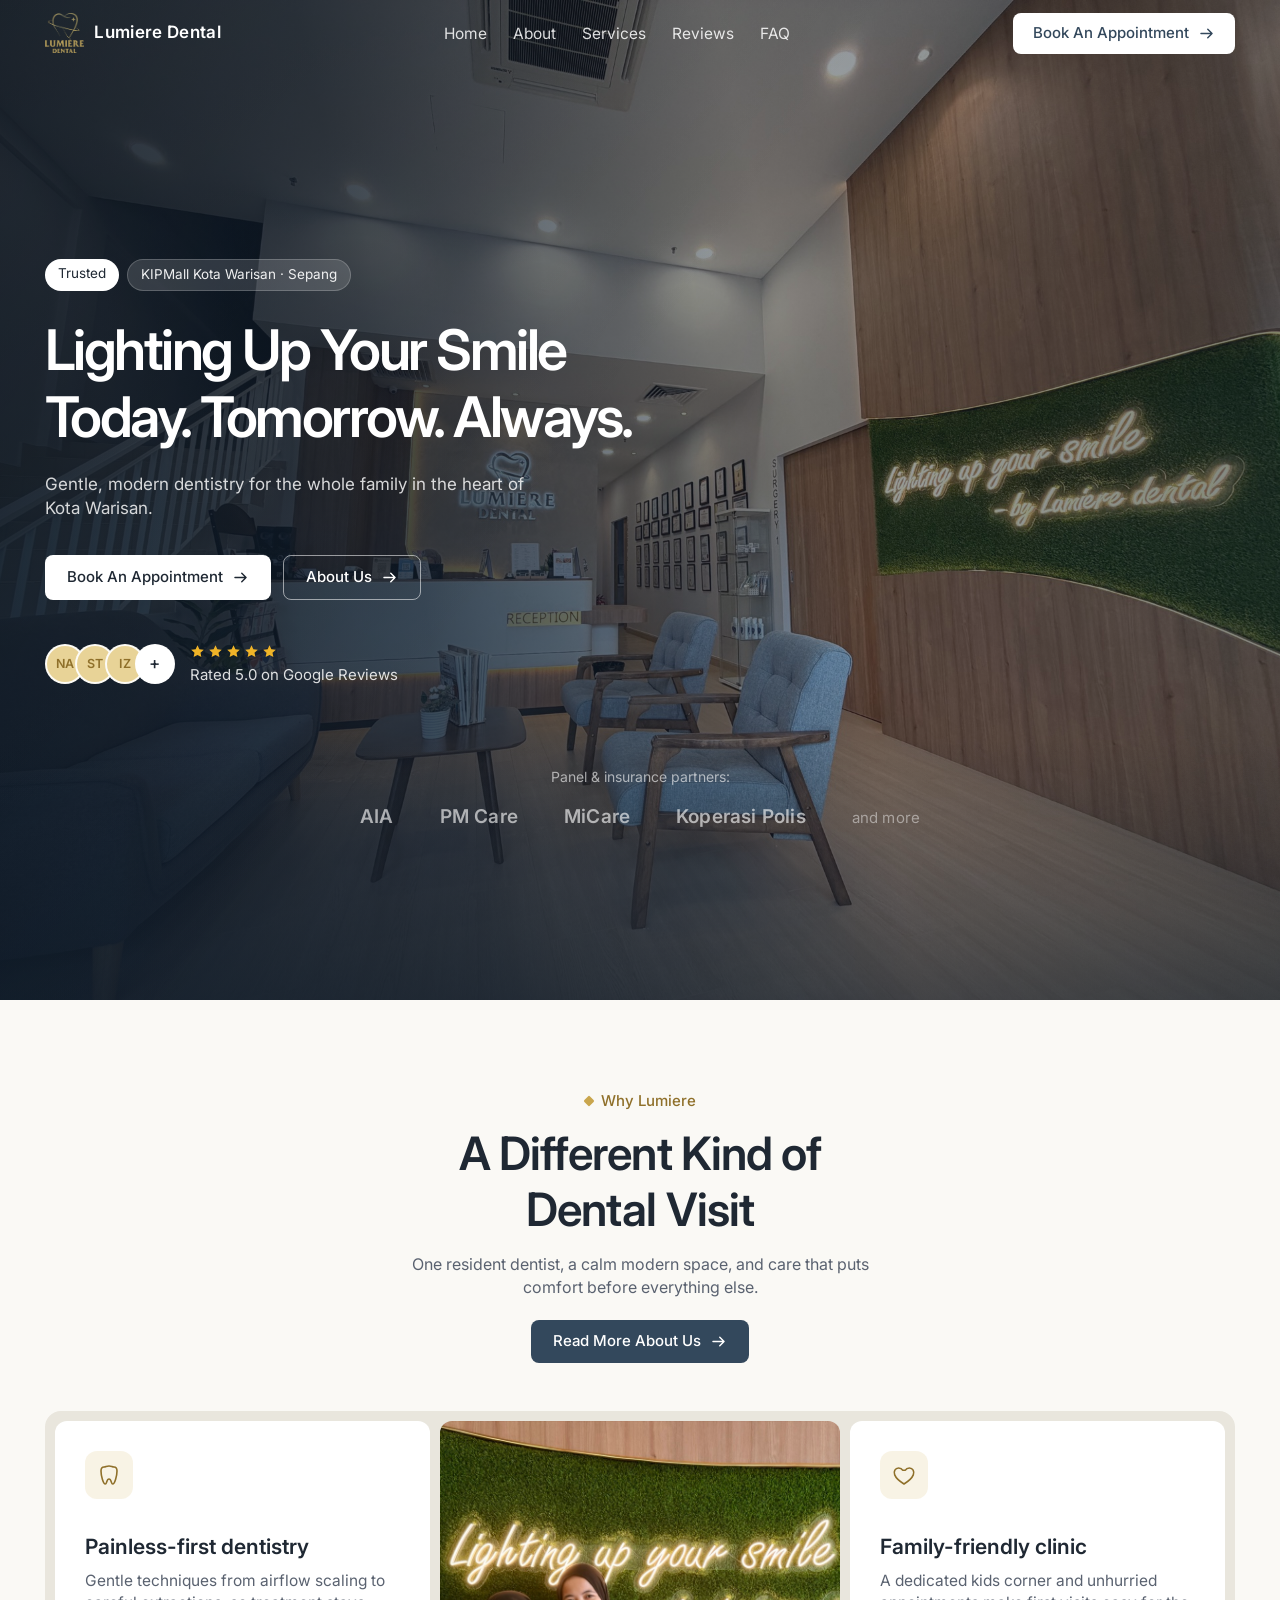
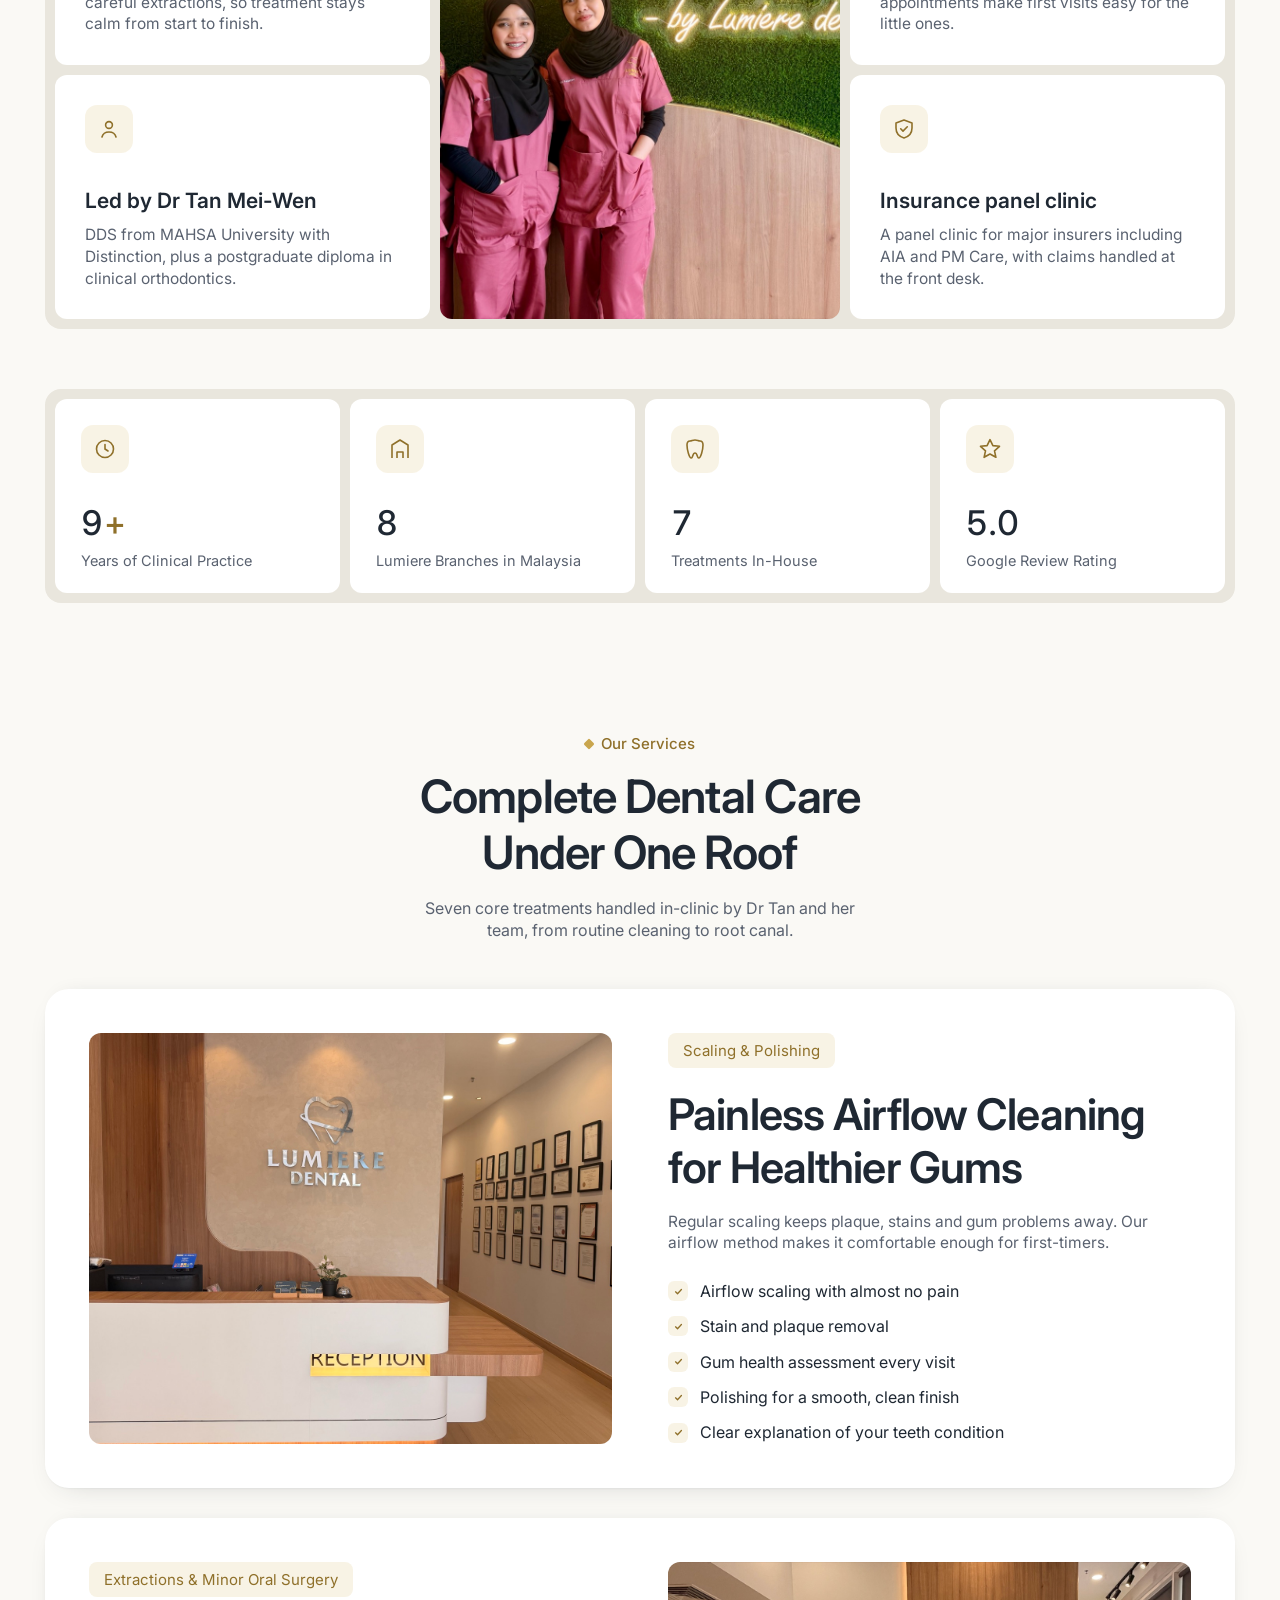
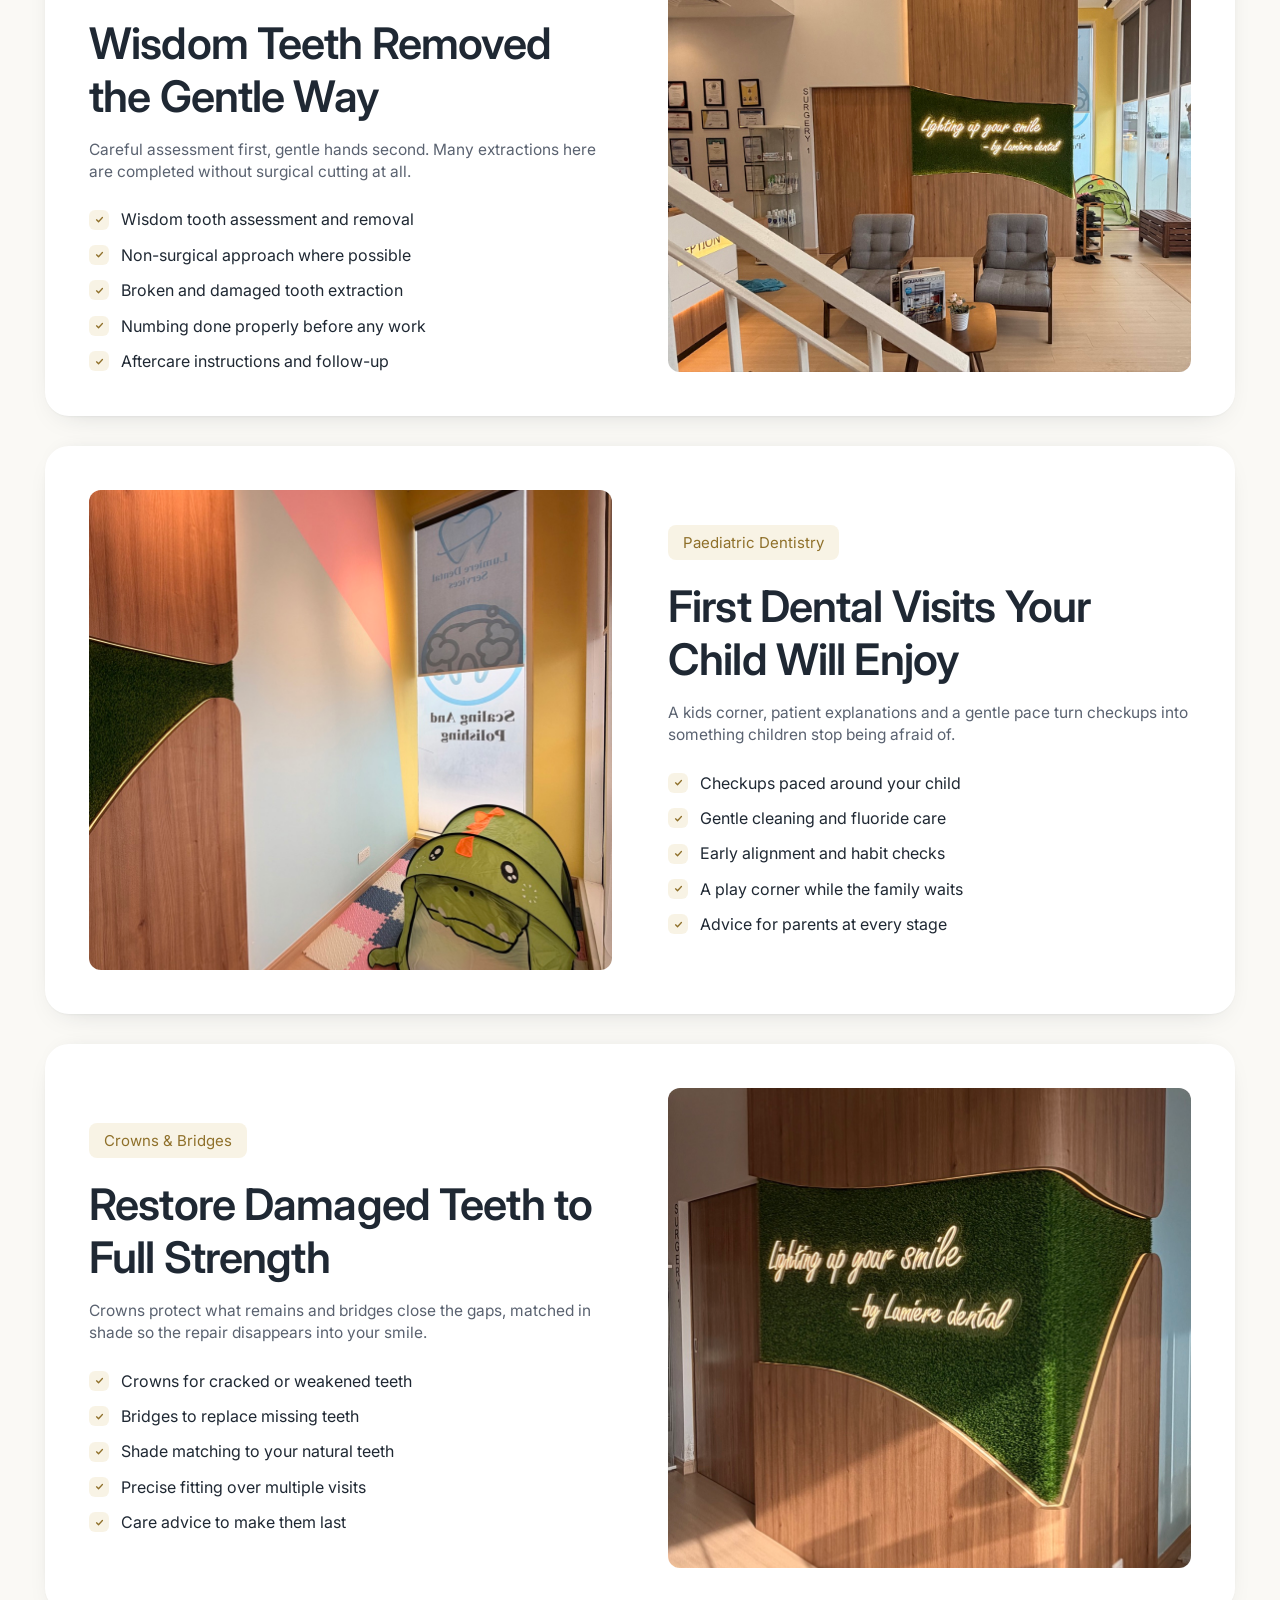
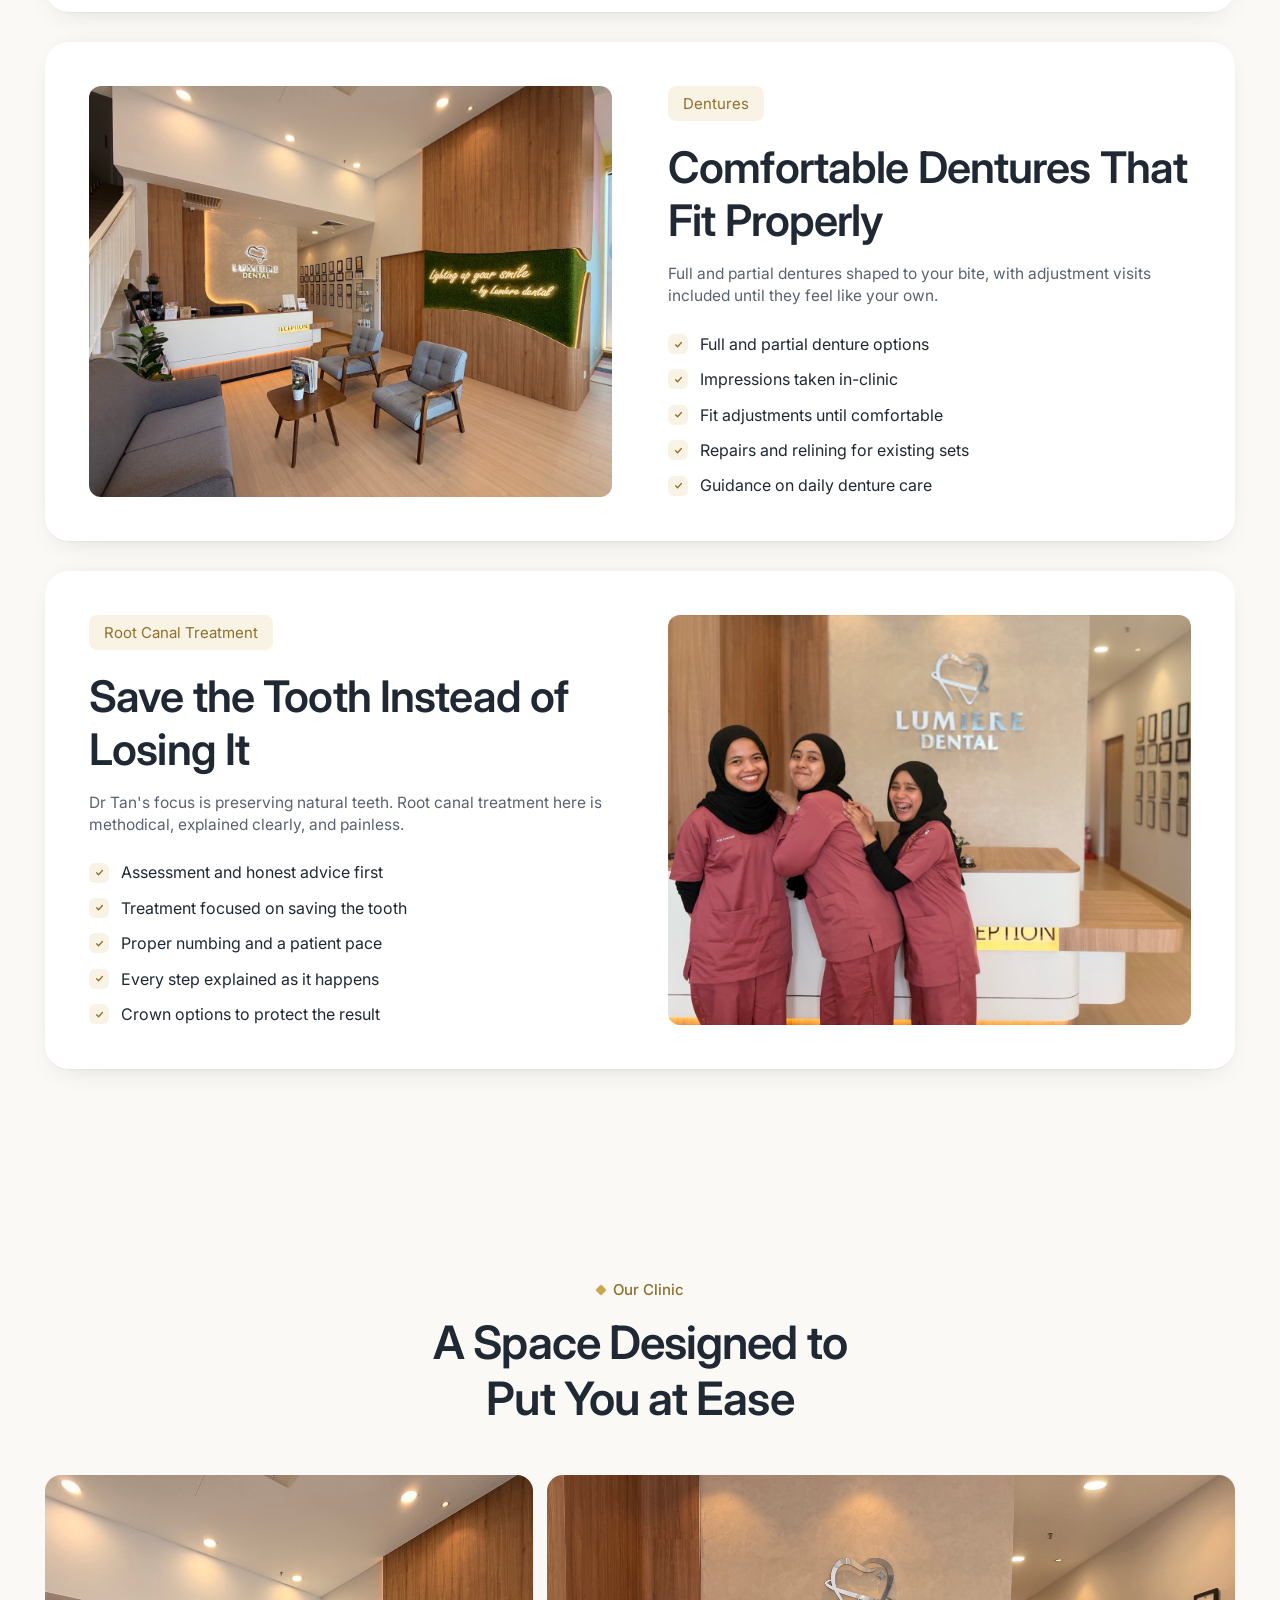
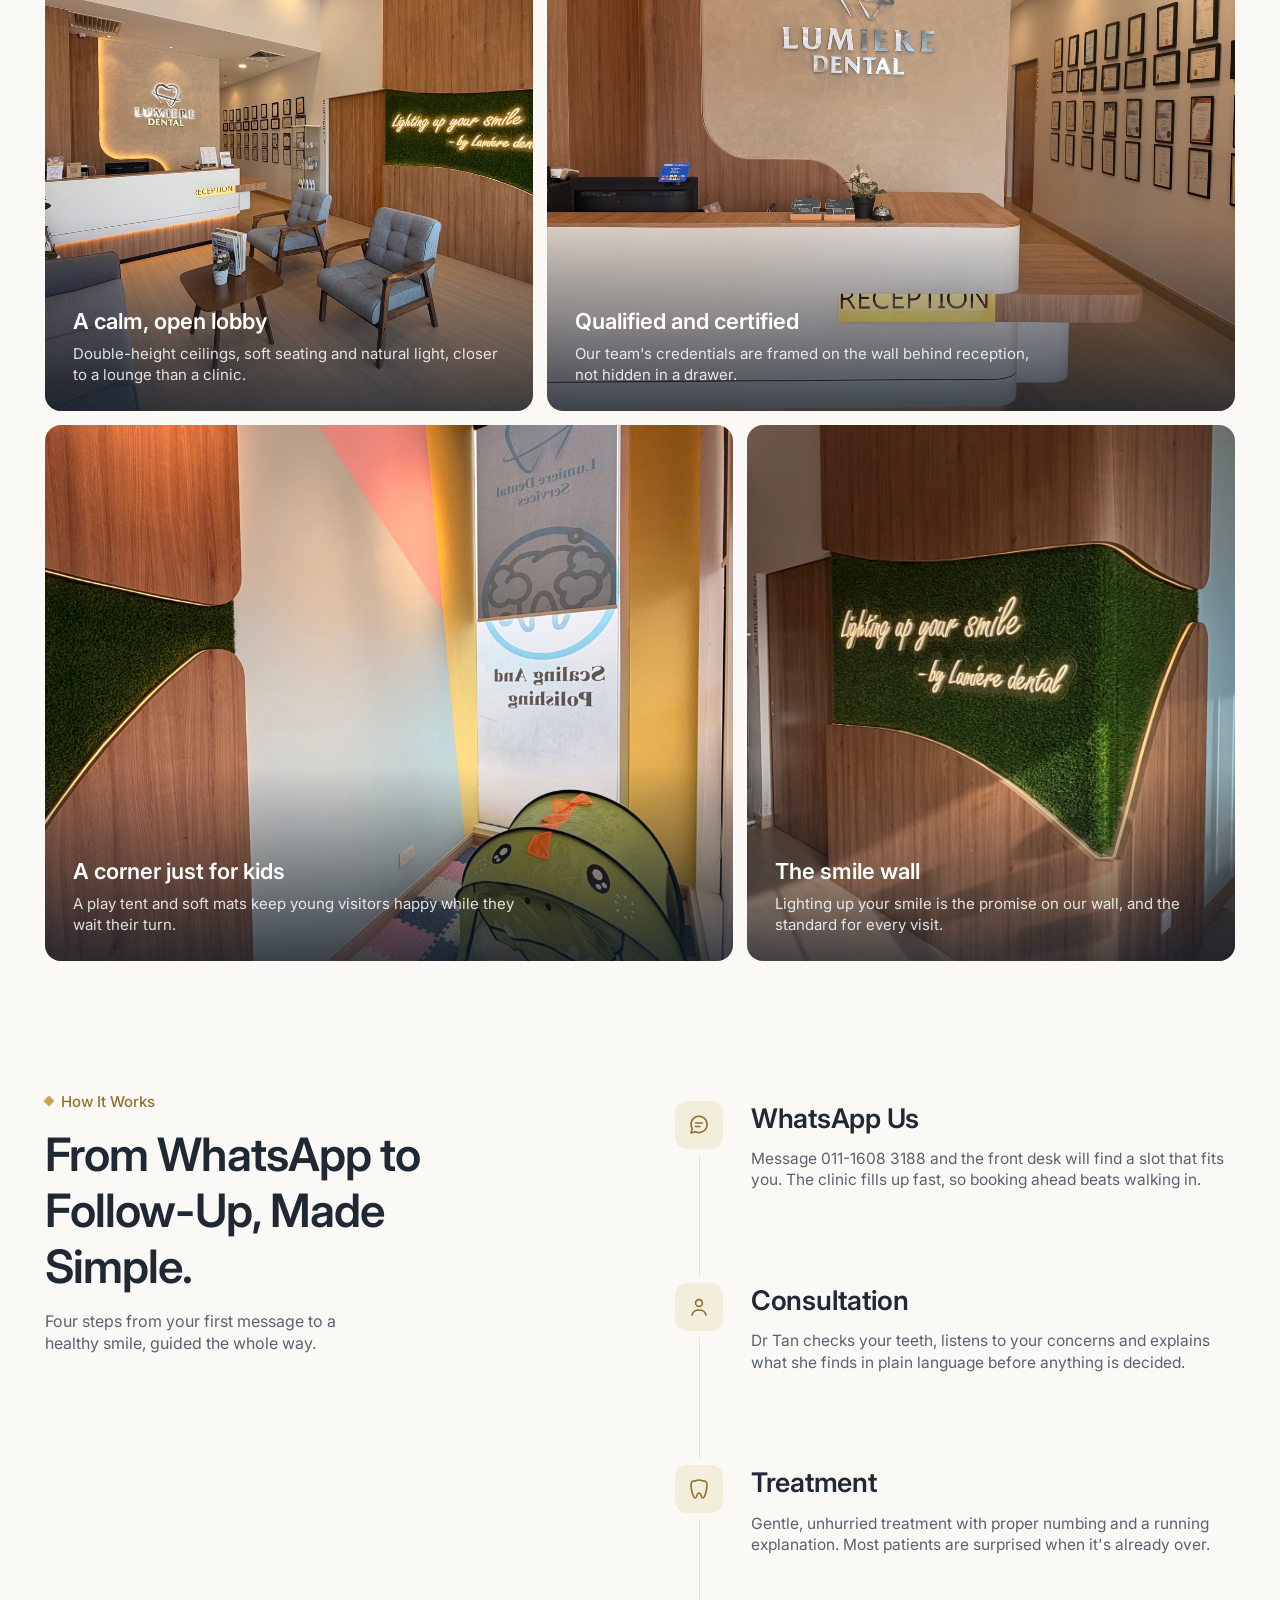
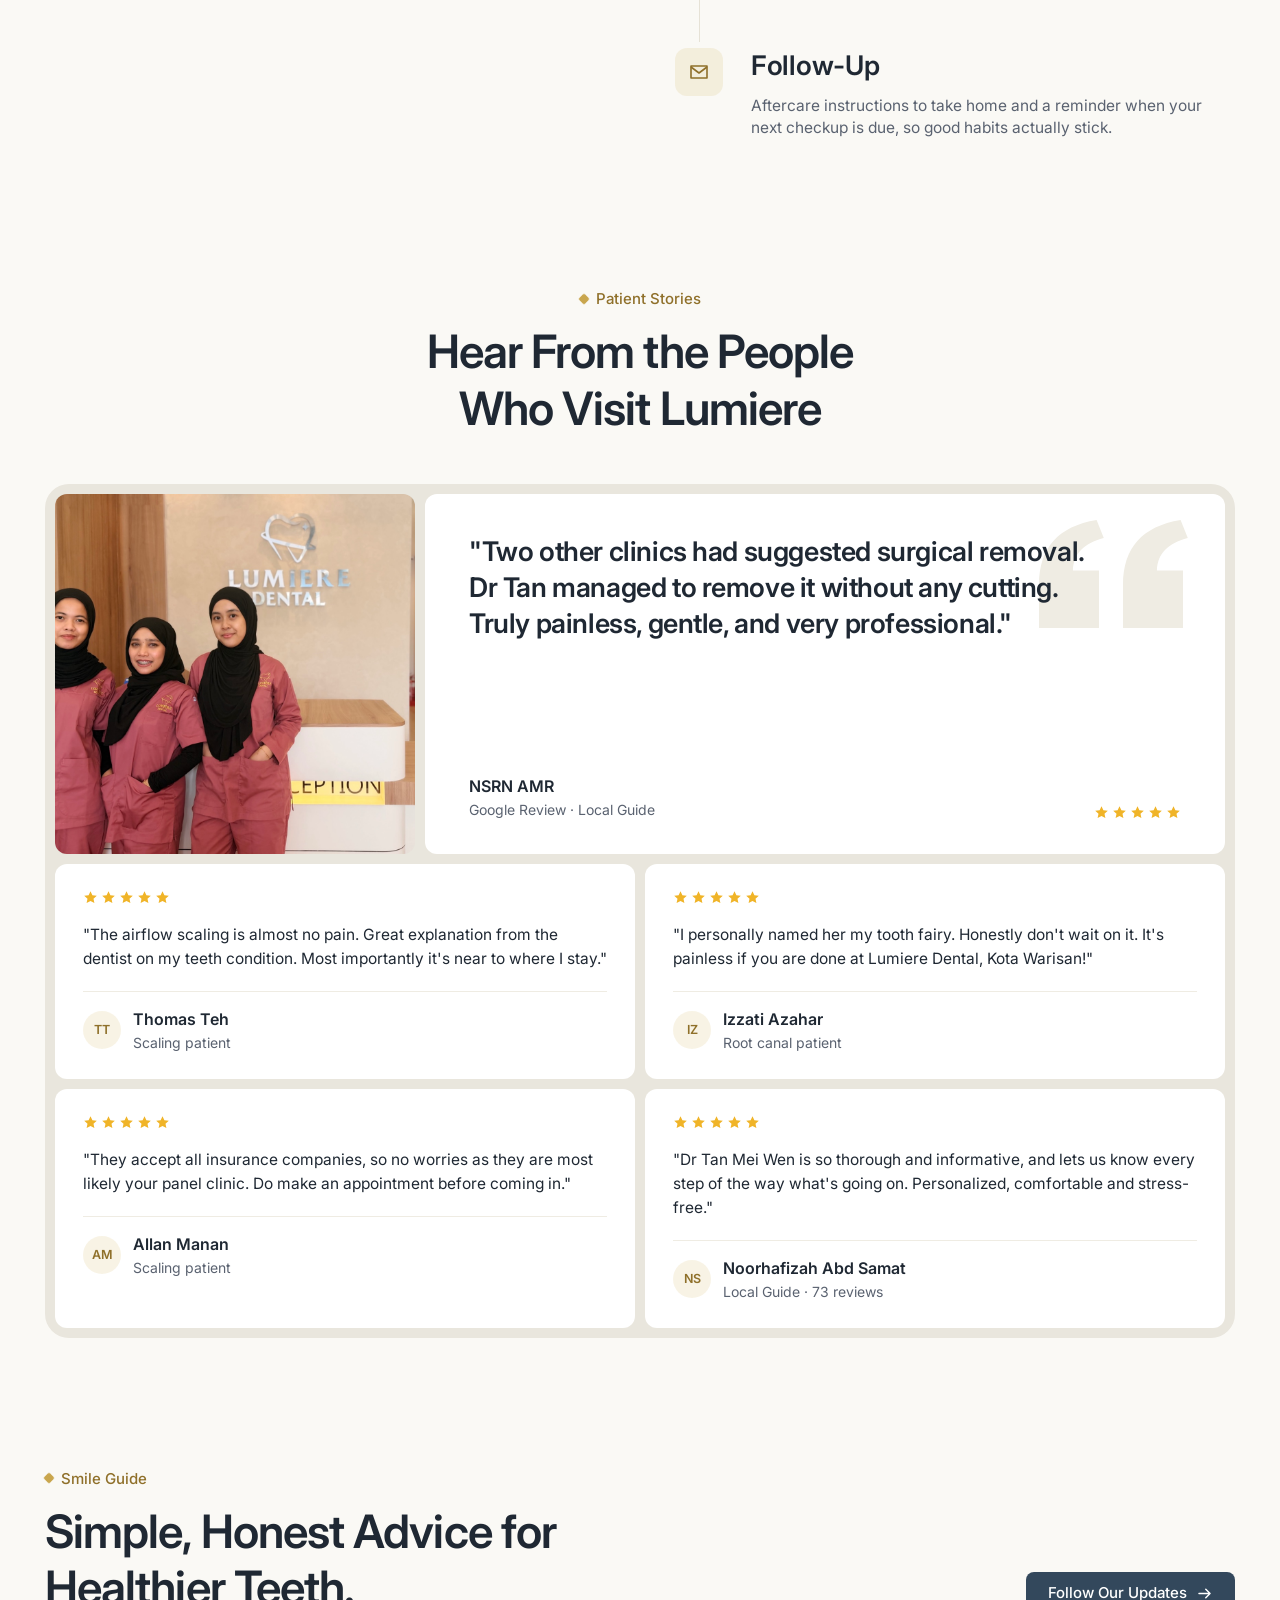
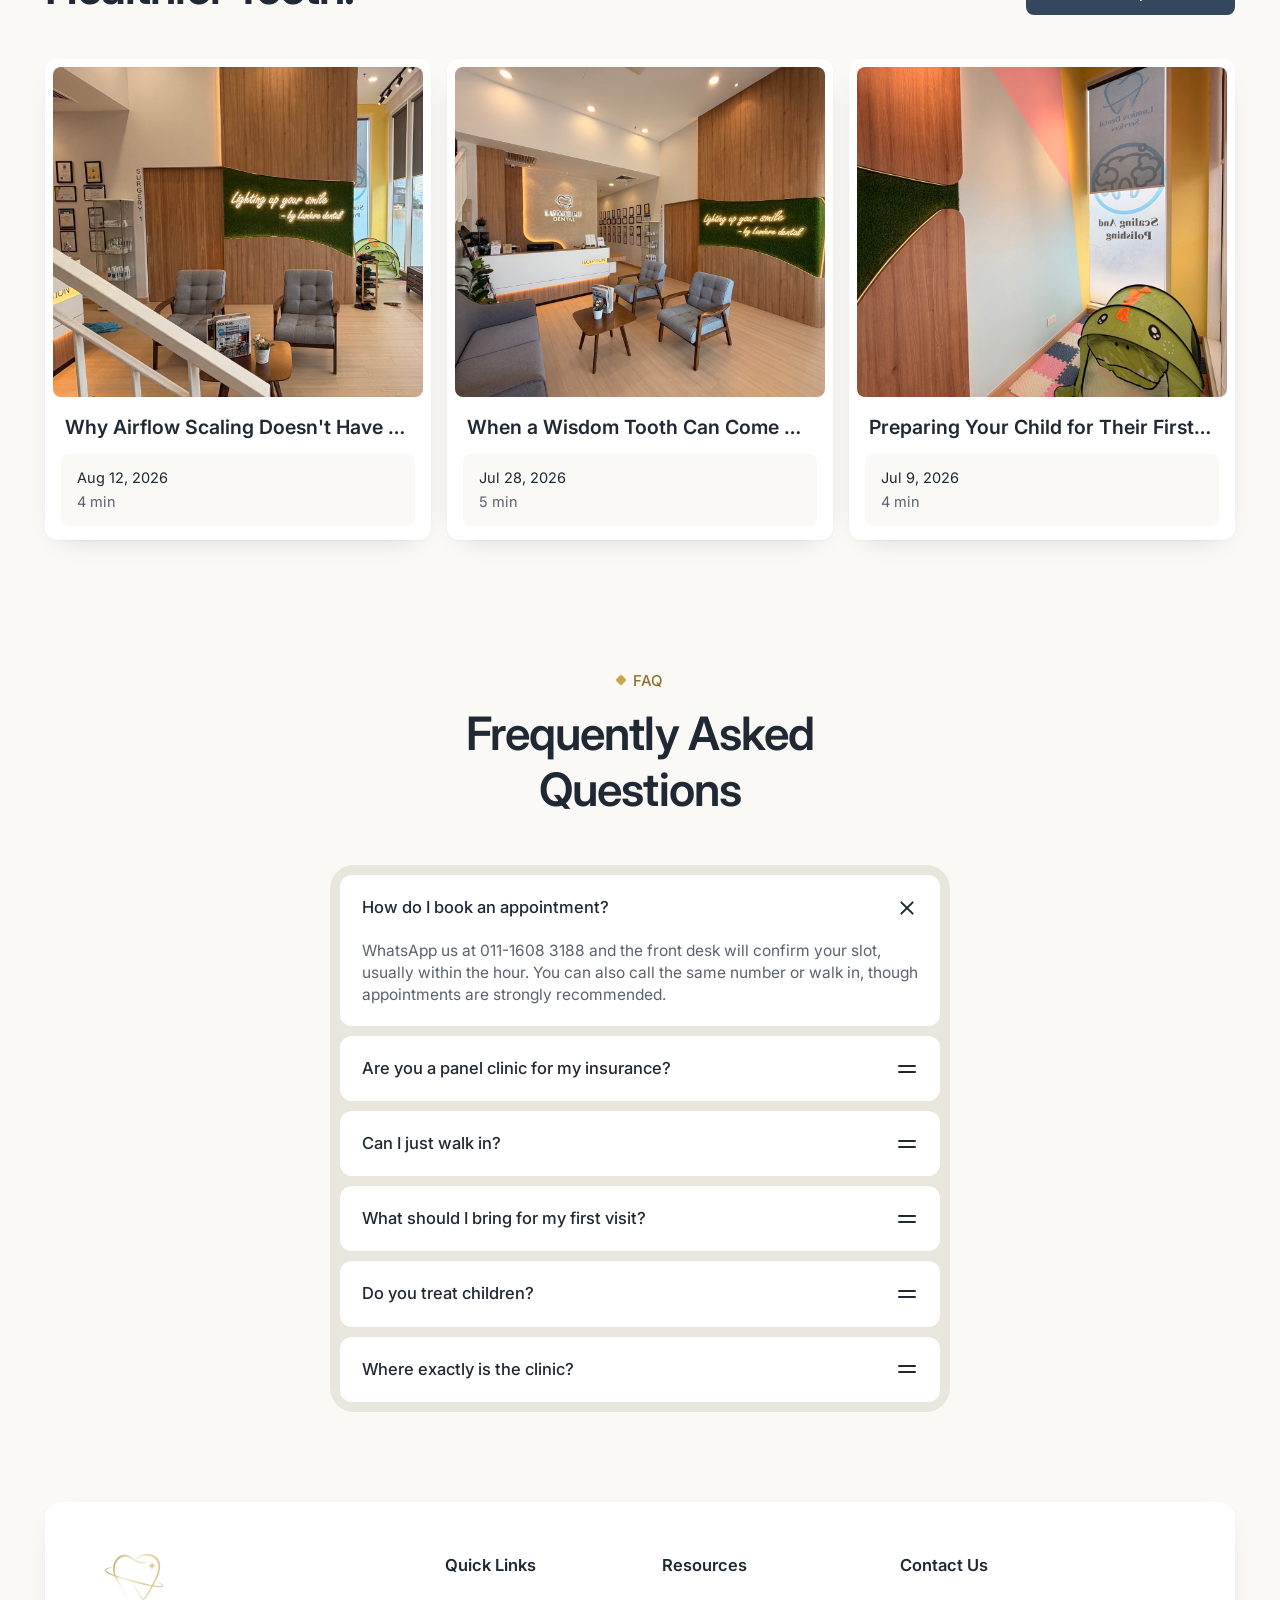
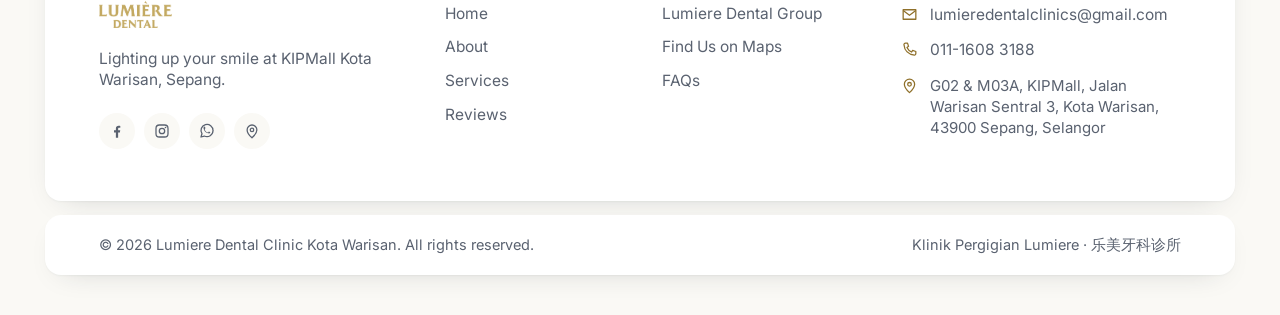
==== index.html @ 4d25f76f "Lumiere Dental Kota Warisan landing page Healcure Framer template structure rebuilt as a static site" ====
<!DOCTYPE html>
<html lang="en">
<head>
<meta charset="UTF-8">
<meta name="viewport" content="width=device-width, initial-scale=1.0">
<title>Lumiere Dental Kota Warisan &ndash; Lighting Up Your Smile</title>
<meta name="description" content="Gentle, modern dentistry for the whole family at KIPMall Kota Warisan, Sepang. Scaling, extractions, root canal treatment, paediatric dentistry and more.">
<link rel="icon" type="image/png" href="assets/favicon.png">
<link rel="preconnect" href="https://fonts.googleapis.com">
<link rel="preconnect" href="https://fonts.gstatic.com" crossorigin>
<link rel="stylesheet" href="https://fonts.googleapis.com/css2?family=Inter:wght@400;500;600&display=swap">
<link rel="stylesheet" href="https://api.fontshare.com/v2/css?f[]=satoshi@500,700&display=swap">
<link rel="stylesheet" href="css/style.css">
</head>
<body>

<!-- ============ NAV ============ -->
<header class="site-nav" id="siteNav">
  <div class="nav-inner">
    <a class="nav-logo" href="#home" aria-label="Lumiere Dental Kota Warisan">
      <img src="assets/logo-gold.png" alt="Lumiere Dental">
      <span>Lumiere Dental</span>
    </a>
    <nav class="nav-links" id="navLinks" aria-label="Main">
      <a href="#home">Home</a>
      <a href="#about">About</a>
      <a href="#services">Services</a>
      <a href="#reviews">Reviews</a>
      <a href="#faq">FAQ</a>
    </nav>
    <div class="nav-cta">
      <a class="btn btn-primary" href="https://wa.me/601116083188?text=Hi%20Lumiere%20Dental%20Kota%20Warisan%2C%20I%27d%20like%20to%20book%20an%20appointment." target="_blank" rel="noopener">
        Book An Appointment
        <svg viewBox="0 0 20 20" fill="none" aria-hidden="true"><path d="M3.5 10h13m0 0-5-5m5 5-5 5" stroke="currentColor" stroke-width="1.7" stroke-linecap="round" stroke-linejoin="round"/></svg>
      </a>
    </div>
    <button class="nav-burger" id="navBurger" aria-label="Open menu" aria-expanded="false">
      <span></span><span></span>
    </button>
  </div>
  <div class="nav-drawer" id="navDrawer">
    <a href="#home">Home</a>
    <a href="#about">About</a>
    <a href="#services">Services</a>
    <a href="#reviews">Reviews</a>
    <a href="#faq">FAQ</a>
    <a class="btn btn-primary" href="https://wa.me/601116083188?text=Hi%20Lumiere%20Dental%20Kota%20Warisan%2C%20I%27d%20like%20to%20book%20an%20appointment." target="_blank" rel="noopener">Book An Appointment
      <svg viewBox="0 0 20 20" fill="none" aria-hidden="true"><path d="M3.5 10h13m0 0-5-5m5 5-5 5" stroke="currentColor" stroke-width="1.7" stroke-linecap="round" stroke-linejoin="round"/></svg>
    </a>
  </div>
</header>

<!-- ============ HERO ============ -->
<section class="hero" id="home">
  <div class="hero-bg">
    <img src="assets/hero-lobby.jpg" alt="The Lumiere Dental Kota Warisan lobby">
  </div>
  <div class="hero-mask" aria-hidden="true"></div>
  <div class="hero-container">
    <div class="hero-badges" data-appear style="--d:.05s">
      <span class="badge badge-solid">Trusted</span>
      <span class="badge badge-soft">KIPMall Kota Warisan &middot; Sepang</span>
    </div>
    <h1 data-appear style="--d:.15s">Lighting Up Your Smile<br>Today. Tomorrow. Always.</h1>
    <p class="hero-sub" data-appear style="--d:.3s">Gentle, modern dentistry for the whole family in the heart of Kota Warisan.</p>
    <div class="hero-actions" data-appear style="--d:.42s">
      <a class="btn btn-light" href="https://wa.me/601116083188?text=Hi%20Lumiere%20Dental%20Kota%20Warisan%2C%20I%27d%20like%20to%20book%20an%20appointment." target="_blank" rel="noopener">
        Book An Appointment
        <svg viewBox="0 0 20 20" fill="none" aria-hidden="true"><path d="M3.5 10h13m0 0-5-5m5 5-5 5" stroke="currentColor" stroke-width="1.7" stroke-linecap="round" stroke-linejoin="round"/></svg>
      </a>
      <a class="btn btn-ghost" href="#about">
        About Us
        <svg viewBox="0 0 20 20" fill="none" aria-hidden="true"><path d="M3.5 10h13m0 0-5-5m5 5-5 5" stroke="currentColor" stroke-width="1.7" stroke-linecap="round" stroke-linejoin="round"/></svg>
      </a>
    </div>
    <div class="hero-proof" data-appear style="--d:.54s">
      <div class="hero-avatars" aria-hidden="true">
        <span>NA</span><span>ST</span><span>IZ</span><span class="plus">+</span>
      </div>
      <div class="hero-proof-text">
        <div class="stars" aria-label="Five star rating">
          <svg viewBox="0 0 20 20"><path d="M10 1.6l2.5 5.4 5.9.6-4.4 4 1.2 5.8L10 14.5l-5.2 2.9 1.2-5.8-4.4-4 5.9-.6z"/></svg>
          <svg viewBox="0 0 20 20"><path d="M10 1.6l2.5 5.4 5.9.6-4.4 4 1.2 5.8L10 14.5l-5.2 2.9 1.2-5.8-4.4-4 5.9-.6z"/></svg>
          <svg viewBox="0 0 20 20"><path d="M10 1.6l2.5 5.4 5.9.6-4.4 4 1.2 5.8L10 14.5l-5.2 2.9 1.2-5.8-4.4-4 5.9-.6z"/></svg>
          <svg viewBox="0 0 20 20"><path d="M10 1.6l2.5 5.4 5.9.6-4.4 4 1.2 5.8L10 14.5l-5.2 2.9 1.2-5.8-4.4-4 5.9-.6z"/></svg>
          <svg viewBox="0 0 20 20"><path d="M10 1.6l2.5 5.4 5.9.6-4.4 4 1.2 5.8L10 14.5l-5.2 2.9 1.2-5.8-4.4-4 5.9-.6z"/></svg>
        </div>
        <p>Rated 5.0 on Google Reviews</p>
      </div>
    </div>
    <div class="hero-partners" data-appear style="--d:.68s">
      <p>Panel &amp; insurance partners:</p>
      <div class="partner-row">
        <span>AIA</span><span>PM Care</span><span>MiCare</span><span>Koperasi Polis</span><span>and more</span>
      </div>
    </div>
  </div>
</section>

<!-- ============ VISION / ABOUT ============ -->
<section class="section" id="about">
  <div class="container">
    <div class="section-head" data-appear>
      <p class="eyebrow"><span class="diamond" aria-hidden="true"></span>Why Lumiere</p>
      <h2>A Different Kind of<br>Dental Visit</h2>
      <p class="section-sub">One resident dentist, a calm modern space, and care that puts comfort before everything else.</p>
      <a class="btn btn-primary" href="https://www.lumieredental.com.my/" target="_blank" rel="noopener">
        Read More About Us
        <svg viewBox="0 0 20 20" fill="none" aria-hidden="true"><path d="M3.5 10h13m0 0-5-5m5 5-5 5" stroke="currentColor" stroke-width="1.7" stroke-linecap="round" stroke-linejoin="round"/></svg>
      </a>
    </div>

    <div class="vision-tray" data-appear-group>
      <div class="vision-col">
        <div class="vision-card" data-appear style="--d:.05s">
          <div class="icon-tile" aria-hidden="true">
            <svg viewBox="0 0 24 24" fill="none"><path d="M12 3c-2.4 0-3.1 1-5 1S4 5.6 4 8c0 4.5 2.2 13 4.3 13 1.6 0 1.2-5 3.7-5s2.1 5 3.7 5C17.8 21 20 12.5 20 8c0-2.4-1.1-4-3-4s-2.6-1-5-1Z" stroke="currentColor" stroke-width="1.6" stroke-linejoin="round"/></svg>
          </div>
          <h3>Painless-first dentistry</h3>
          <p>Gentle techniques from airflow scaling to careful extractions, so treatment stays calm from start to finish.</p>
        </div>
        <div class="vision-card" data-appear style="--d:.15s">
          <div class="icon-tile" aria-hidden="true">
            <svg viewBox="0 0 24 24" fill="none"><circle cx="12" cy="8" r="3.4" stroke="currentColor" stroke-width="1.6"/><path d="M5 20c.8-3.3 3.6-5 7-5s6.2 1.7 7 5" stroke="currentColor" stroke-width="1.6" stroke-linecap="round"/></svg>
          </div>
          <h3>Led by Dr Tan Mei-Wen</h3>
          <p>DDS from MAHSA University with Distinction, plus a postgraduate diploma in clinical orthodontics.</p>
        </div>
      </div>
      <div class="vision-photo" data-appear style="--d:.25s">
        <img src="assets/team-neon.jpg" alt="The Lumiere Dental team in front of the clinic's neon smile wall">
      </div>
      <div class="vision-col">
        <div class="vision-card" data-appear style="--d:.35s">
          <div class="icon-tile" aria-hidden="true">
            <svg viewBox="0 0 24 24" fill="none"><path d="M12 21s-7.5-4.6-9.3-9.1C1.3 8.4 3.2 5 6.6 5c2 0 3.4 1 4 2.2h2.8C14 6 15.4 5 17.4 5c3.4 0 5.3 3.4 3.9 6.9C19.5 16.4 12 21 12 21Z" stroke="currentColor" stroke-width="1.6" stroke-linejoin="round"/></svg>
          </div>
          <h3>Family-friendly clinic</h3>
          <p>A dedicated kids corner and unhurried appointments make first visits easy for the little ones.</p>
        </div>
        <div class="vision-card" data-appear style="--d:.45s">
          <div class="icon-tile" aria-hidden="true">
            <svg viewBox="0 0 24 24" fill="none"><path d="M12 3 4 6v5c0 5 3.4 8.6 8 10 4.6-1.4 8-5 8-10V6l-8-3Z" stroke="currentColor" stroke-width="1.6" stroke-linejoin="round"/><path d="m8.7 11.8 2.3 2.3 4.3-4.3" stroke="currentColor" stroke-width="1.6" stroke-linecap="round" stroke-linejoin="round"/></svg>
          </div>
          <h3>Insurance panel clinic</h3>
          <p>A panel clinic for major insurers including AIA and PM Care, with claims handled at the front desk.</p>
        </div>
      </div>
    </div>

    <div class="stats-tray" id="stats">
      <div class="stat-card" data-appear style="--d:.05s">
        <div class="icon-tile" aria-hidden="true">
          <svg viewBox="0 0 24 24" fill="none"><circle cx="12" cy="12" r="8.5" stroke="currentColor" stroke-width="1.6"/><path d="M12 7.5V12l3 2" stroke="currentColor" stroke-width="1.6" stroke-linecap="round"/></svg>
        </div>
        <p class="stat-num"><span data-count-to="9">0</span><em>+</em></p>
        <p class="stat-label">Years of Clinical Practice</p>
      </div>
      <div class="stat-card" data-appear style="--d:.15s">
        <div class="icon-tile" aria-hidden="true">
          <svg viewBox="0 0 24 24" fill="none"><path d="M4 21V8l8-5 8 5v13" stroke="currentColor" stroke-width="1.6" stroke-linejoin="round"/><path d="M9 21v-6h6v6" stroke="currentColor" stroke-width="1.6" stroke-linejoin="round"/></svg>
        </div>
        <p class="stat-num"><span data-count-to="8">0</span></p>
        <p class="stat-label">Lumiere Branches in Malaysia</p>
      </div>
      <div class="stat-card" data-appear style="--d:.25s">
        <div class="icon-tile" aria-hidden="true">
          <svg viewBox="0 0 24 24" fill="none"><path d="M12 3c-2.4 0-3.1 1-5 1S4 5.6 4 8c0 4.5 2.2 13 4.3 13 1.6 0 1.2-5 3.7-5s2.1 5 3.7 5C17.8 21 20 12.5 20 8c0-2.4-1.1-4-3-4s-2.6-1-5-1Z" stroke="currentColor" stroke-width="1.6" stroke-linejoin="round"/></svg>
        </div>
        <p class="stat-num"><span data-count-to="7">0</span></p>
        <p class="stat-label">Treatments In-House</p>
      </div>
      <div class="stat-card" data-appear style="--d:.35s">
        <div class="icon-tile" aria-hidden="true">
          <svg viewBox="0 0 24 24" fill="none"><path d="M12 2.6l2.9 6 6.6.7-5 4.5 1.4 6.5L12 17l-5.9 3.3 1.4-6.5-5-4.5 6.6-.7z" stroke="currentColor" stroke-width="1.6" stroke-linejoin="round"/></svg>
        </div>
        <p class="stat-num"><span data-count-to="5" data-dec="1">0.0</span></p>
        <p class="stat-label">Google Review Rating</p>
      </div>
    </div>
  </div>
</section>

<!-- ============ SERVICES ============ -->
<section class="section section-services" id="services">
  <div class="container">
    <div class="section-head" data-appear>
      <p class="eyebrow"><span class="diamond" aria-hidden="true"></span>Our Services</p>
      <h2>Complete Dental Care<br>Under One Roof</h2>
      <p class="section-sub">Seven core treatments handled in-clinic by Dr Tan and her team, from routine cleaning to root canal.</p>
    </div>

    <div class="svc-stack">

      <article class="svc-card">
        <div class="svc-media">
          <img src="assets/reception.jpg" alt="Reception at Lumiere Dental Kota Warisan">
        </div>
        <div class="svc-body">
          <span class="pill">Scaling &amp; Polishing</span>
          <h2>Painless Airflow Cleaning for Healthier Gums</h2>
          <p>Regular scaling keeps plaque, stains and gum problems away. Our airflow method makes it comfortable enough for first-timers.</p>
          <ul class="check-list">
            <li>Airflow scaling with almost no pain</li>
            <li>Stain and plaque removal</li>
            <li>Gum health assessment every visit</li>
            <li>Polishing for a smooth, clean finish</li>
            <li>Clear explanation of your teeth condition</li>
          </ul>
        </div>
      </article>

      <article class="svc-card svc-flip">
        <div class="svc-media">
          <img src="assets/waiting-area.jpg" alt="Waiting area beside the surgery rooms">
        </div>
        <div class="svc-body">
          <span class="pill">Extractions &amp; Minor Oral Surgery</span>
          <h2>Wisdom Teeth Removed the Gentle Way</h2>
          <p>Careful assessment first, gentle hands second. Many extractions here are completed without surgical cutting at all.</p>
          <ul class="check-list">
            <li>Wisdom tooth assessment and removal</li>
            <li>Non-surgical approach where possible</li>
            <li>Broken and damaged tooth extraction</li>
            <li>Numbing done properly before any work</li>
            <li>Aftercare instructions and follow-up</li>
          </ul>
        </div>
      </article>

      <article class="svc-card">
        <div class="svc-media">
          <img src="assets/kids-corner.jpg" alt="The kids corner with its dinosaur tent">
        </div>
        <div class="svc-body">
          <span class="pill">Paediatric Dentistry</span>
          <h2>First Dental Visits Your Child Will Enjoy</h2>
          <p>A kids corner, patient explanations and a gentle pace turn checkups into something children stop being afraid of.</p>
          <ul class="check-list">
            <li>Checkups paced around your child</li>
            <li>Gentle cleaning and fluoride care</li>
            <li>Early alignment and habit checks</li>
            <li>A play corner while the family waits</li>
            <li>Advice for parents at every stage</li>
          </ul>
        </div>
      </article>

      <article class="svc-card svc-flip">
        <div class="svc-media">
          <img src="assets/neon-wall.jpg" alt="The Lighting Up Your Smile neon wall">
        </div>
        <div class="svc-body">
          <span class="pill">Crowns &amp; Bridges</span>
          <h2>Restore Damaged Teeth to Full Strength</h2>
          <p>Crowns protect what remains and bridges close the gaps, matched in shade so the repair disappears into your smile.</p>
          <ul class="check-list">
            <li>Crowns for cracked or weakened teeth</li>
            <li>Bridges to replace missing teeth</li>
            <li>Shade matching to your natural teeth</li>
            <li>Precise fitting over multiple visits</li>
            <li>Care advice to make them last</li>
          </ul>
        </div>
      </article>

      <article class="svc-card">
        <div class="svc-media">
          <img src="assets/lobby-reverse.jpg" alt="The double-height lobby at Kota Warisan">
        </div>
        <div class="svc-body">
          <span class="pill">Dentures</span>
          <h2>Comfortable Dentures That Fit Properly</h2>
          <p>Full and partial dentures shaped to your bite, with adjustment visits included until they feel like your own.</p>
          <ul class="check-list">
            <li>Full and partial denture options</li>
            <li>Impressions taken in-clinic</li>
            <li>Fit adjustments until comfortable</li>
            <li>Repairs and relining for existing sets</li>
            <li>Guidance on daily denture care</li>
          </ul>
        </div>
      </article>

      <article class="svc-card svc-flip">
        <div class="svc-media">
          <img src="assets/team-candid.jpg" alt="Lumiere Dental assistants sharing a laugh at reception">
        </div>
        <div class="svc-body">
          <span class="pill">Root Canal Treatment</span>
          <h2>Save the Tooth Instead of Losing It</h2>
          <p>Dr Tan's focus is preserving natural teeth. Root canal treatment here is methodical, explained clearly, and painless.</p>
          <ul class="check-list">
            <li>Assessment and honest advice first</li>
            <li>Treatment focused on saving the tooth</li>
            <li>Proper numbing and a patient pace</li>
            <li>Every step explained as it happens</li>
            <li>Crown options to protect the result</li>
          </ul>
        </div>
      </article>

    </div>
  </div>
</section>

<!-- ============ FACILITIES ============ -->
<section class="section" id="facilities">
  <div class="container">
    <div class="section-head" data-appear>
      <p class="eyebrow"><span class="diamond" aria-hidden="true"></span>Our Clinic</p>
      <h2>A Space Designed to<br>Put You at Ease</h2>
    </div>
    <div class="fac-grid" data-appear-group>
      <figure class="fac-card fac-a" data-appear style="--d:.05s">
        <img src="assets/lobby-reverse.jpg" alt="The lobby and waiting lounge">
        <figcaption>
          <h3>A calm, open lobby</h3>
          <p>Double-height ceilings, soft seating and natural light, closer to a lounge than a clinic.</p>
        </figcaption>
      </figure>
      <figure class="fac-card fac-b" data-appear style="--d:.15s">
        <img src="assets/reception.jpg" alt="Reception desk with the certificate wall">
        <figcaption>
          <h3>Qualified and certified</h3>
          <p>Our team's credentials are framed on the wall behind reception, not hidden in a drawer.</p>
        </figcaption>
      </figure>
      <figure class="fac-card fac-c" data-appear style="--d:.25s">
        <img src="assets/kids-corner.jpg" alt="The kids corner play area">
        <figcaption>
          <h3>A corner just for kids</h3>
          <p>A play tent and soft mats keep young visitors happy while they wait their turn.</p>
        </figcaption>
      </figure>
      <figure class="fac-card fac-d" data-appear style="--d:.35s">
        <img src="assets/neon-wall.jpg" alt="The neon smile wall">
        <figcaption>
          <h3>The smile wall</h3>
          <p>Lighting up your smile is the promise on our wall, and the standard for every visit.</p>
        </figcaption>
      </figure>
    </div>
  </div>
</section>

<!-- ============ HOW IT WORKS ============ -->
<section class="section" id="how">
  <div class="container">
    <div class="how-grid">
      <div class="how-left">
        <div class="how-sticky" data-appear>
          <p class="eyebrow eyebrow-left"><span class="diamond" aria-hidden="true"></span>How It Works</p>
          <h2>From WhatsApp to Follow-Up, Made Simple.</h2>
          <p class="section-sub-left">Four steps from your first message to a healthy smile, guided the whole way.</p>
        </div>
      </div>
      <div class="how-steps">
        <div class="how-step" data-appear>
          <div class="icon-tile" aria-hidden="true">
            <svg viewBox="0 0 24 24" fill="none"><path d="M20 11.5a8 8 0 0 1-11.6 7.2L4 20l1.3-4.4A8 8 0 1 1 20 11.5Z" stroke="currentColor" stroke-width="1.6" stroke-linejoin="round"/><path d="M8.5 10h7M8.5 13.5h4.5" stroke="currentColor" stroke-width="1.6" stroke-linecap="round"/></svg>
          </div>
          <div>
            <h3>WhatsApp Us</h3>
            <p>Message 011-1608 3188 and the front desk will find a slot that fits you. The clinic fills up fast, so booking ahead beats walking in.</p>
          </div>
        </div>
        <div class="how-step" data-appear>
          <div class="icon-tile" aria-hidden="true">
            <svg viewBox="0 0 24 24" fill="none"><circle cx="12" cy="8" r="3.4" stroke="currentColor" stroke-width="1.6"/><path d="M5 20c.8-3.3 3.6-5 7-5s6.2 1.7 7 5" stroke="currentColor" stroke-width="1.6" stroke-linecap="round"/></svg>
          </div>
          <div>
            <h3>Consultation</h3>
            <p>Dr Tan checks your teeth, listens to your concerns and explains what she finds in plain language before anything is decided.</p>
          </div>
        </div>
        <div class="how-step" data-appear>
          <div class="icon-tile" aria-hidden="true">
            <svg viewBox="0 0 24 24" fill="none"><path d="M12 3c-2.4 0-3.1 1-5 1S4 5.6 4 8c0 4.5 2.2 13 4.3 13 1.6 0 1.2-5 3.7-5s2.1 5 3.7 5C17.8 21 20 12.5 20 8c0-2.4-1.1-4-3-4s-2.6-1-5-1Z" stroke="currentColor" stroke-width="1.6" stroke-linejoin="round"/></svg>
          </div>
          <div>
            <h3>Treatment</h3>
            <p>Gentle, unhurried treatment with proper numbing and a running explanation. Most patients are surprised when it's already over.</p>
          </div>
        </div>
        <div class="how-step" data-appear>
          <div class="icon-tile" aria-hidden="true">
            <svg viewBox="0 0 24 24" fill="none"><path d="M4 6h16v12H4z" stroke="currentColor" stroke-width="1.6" stroke-linejoin="round"/><path d="m4 7 8 6 8-6" stroke="currentColor" stroke-width="1.6" stroke-linejoin="round"/></svg>
          </div>
          <div>
            <h3>Follow-Up</h3>
            <p>Aftercare instructions to take home and a reminder when your next checkup is due, so good habits actually stick.</p>
          </div>
        </div>
      </div>
    </div>
  </div>
</section>

<!-- ============ TESTIMONIALS ============ -->
<section class="section" id="reviews">
  <div class="container">
    <div class="section-head" data-appear>
      <p class="eyebrow"><span class="diamond" aria-hidden="true"></span>Patient Stories</p>
      <h2>Hear From the People<br>Who Visit Lumiere</h2>
    </div>

    <div class="testi-tray" data-appear-group>
      <div class="testi-featured" data-appear>
        <div class="testi-photo">
          <img src="assets/team-reception.jpg" alt="The Lumiere Dental team at the reception desk">
        </div>
        <div class="testi-quote-card">
          <svg class="quote-mark" viewBox="0 0 96 72" aria-hidden="true"><path d="M0 72V43.2C0 18.6 12.8 4.2 38.4 0l4.8 12c-13.4 3.4-20.2 10.6-20.6 21.6H40V72H0Zm56 0V43.2C56 18.6 68.8 4.2 94.4 0l4.8 12c-13.4 3.4-20.2 10.6-20.6 21.6H96V72H56Z" transform="scale(0.96)"/></svg>
          <blockquote>
            <p>"Two other clinics had suggested surgical removal. Dr Tan managed to remove it without any cutting. Truly painless, gentle, and very professional."</p>
          </blockquote>
          <div class="testi-meta">
            <div>
              <p class="t-name">NSRN AMR</p>
              <p class="t-role">Google Review &middot; Local Guide</p>
            </div>
            <div class="stars" aria-label="Five star rating">
              <svg viewBox="0 0 20 20"><path d="M10 1.6l2.5 5.4 5.9.6-4.4 4 1.2 5.8L10 14.5l-5.2 2.9 1.2-5.8-4.4-4 5.9-.6z"/></svg>
              <svg viewBox="0 0 20 20"><path d="M10 1.6l2.5 5.4 5.9.6-4.4 4 1.2 5.8L10 14.5l-5.2 2.9 1.2-5.8-4.4-4 5.9-.6z"/></svg>
              <svg viewBox="0 0 20 20"><path d="M10 1.6l2.5 5.4 5.9.6-4.4 4 1.2 5.8L10 14.5l-5.2 2.9 1.2-5.8-4.4-4 5.9-.6z"/></svg>
              <svg viewBox="0 0 20 20"><path d="M10 1.6l2.5 5.4 5.9.6-4.4 4 1.2 5.8L10 14.5l-5.2 2.9 1.2-5.8-4.4-4 5.9-.6z"/></svg>
              <svg viewBox="0 0 20 20"><path d="M10 1.6l2.5 5.4 5.9.6-4.4 4 1.2 5.8L10 14.5l-5.2 2.9 1.2-5.8-4.4-4 5.9-.6z"/></svg>
            </div>
          </div>
        </div>
      </div>

      <div class="testi-grid">
        <div class="testi-card" data-appear style="--d:.05s">
          <div class="stars" aria-label="Five star rating">
            <svg viewBox="0 0 20 20"><path d="M10 1.6l2.5 5.4 5.9.6-4.4 4 1.2 5.8L10 14.5l-5.2 2.9 1.2-5.8-4.4-4 5.9-.6z"/></svg>
            <svg viewBox="0 0 20 20"><path d="M10 1.6l2.5 5.4 5.9.6-4.4 4 1.2 5.8L10 14.5l-5.2 2.9 1.2-5.8-4.4-4 5.9-.6z"/></svg>
            <svg viewBox="0 0 20 20"><path d="M10 1.6l2.5 5.4 5.9.6-4.4 4 1.2 5.8L10 14.5l-5.2 2.9 1.2-5.8-4.4-4 5.9-.6z"/></svg>
            <svg viewBox="0 0 20 20"><path d="M10 1.6l2.5 5.4 5.9.6-4.4 4 1.2 5.8L10 14.5l-5.2 2.9 1.2-5.8-4.4-4 5.9-.6z"/></svg>
            <svg viewBox="0 0 20 20"><path d="M10 1.6l2.5 5.4 5.9.6-4.4 4 1.2 5.8L10 14.5l-5.2 2.9 1.2-5.8-4.4-4 5.9-.6z"/></svg>
          </div>
          <p class="t-quote">"The airflow scaling is almost no pain. Great explanation from the dentist on my teeth condition. Most importantly it's near to where I stay."</p>
          <div class="t-divider"></div>
          <div class="t-user">
            <span class="t-avatar">TT</span>
            <div><p class="t-name">Thomas Teh</p><p class="t-role">Scaling patient</p></div>
          </div>
        </div>
        <div class="testi-card" data-appear style="--d:.12s">
          <div class="stars" aria-label="Five star rating">
            <svg viewBox="0 0 20 20"><path d="M10 1.6l2.5 5.4 5.9.6-4.4 4 1.2 5.8L10 14.5l-5.2 2.9 1.2-5.8-4.4-4 5.9-.6z"/></svg>
            <svg viewBox="0 0 20 20"><path d="M10 1.6l2.5 5.4 5.9.6-4.4 4 1.2 5.8L10 14.5l-5.2 2.9 1.2-5.8-4.4-4 5.9-.6z"/></svg>
            <svg viewBox="0 0 20 20"><path d="M10 1.6l2.5 5.4 5.9.6-4.4 4 1.2 5.8L10 14.5l-5.2 2.9 1.2-5.8-4.4-4 5.9-.6z"/></svg>
            <svg viewBox="0 0 20 20"><path d="M10 1.6l2.5 5.4 5.9.6-4.4 4 1.2 5.8L10 14.5l-5.2 2.9 1.2-5.8-4.4-4 5.9-.6z"/></svg>
            <svg viewBox="0 0 20 20"><path d="M10 1.6l2.5 5.4 5.9.6-4.4 4 1.2 5.8L10 14.5l-5.2 2.9 1.2-5.8-4.4-4 5.9-.6z"/></svg>
          </div>
          <p class="t-quote">"I personally named her my tooth fairy. Honestly don't wait on it. It's painless if you are done at Lumiere Dental, Kota Warisan!"</p>
          <div class="t-divider"></div>
          <div class="t-user">
            <span class="t-avatar">IZ</span>
            <div><p class="t-name">Izzati Azahar</p><p class="t-role">Root canal patient</p></div>
          </div>
        </div>
        <div class="testi-card" data-appear style="--d:.19s">
          <div class="stars" aria-label="Five star rating">
            <svg viewBox="0 0 20 20"><path d="M10 1.6l2.5 5.4 5.9.6-4.4 4 1.2 5.8L10 14.5l-5.2 2.9 1.2-5.8-4.4-4 5.9-.6z"/></svg>
            <svg viewBox="0 0 20 20"><path d="M10 1.6l2.5 5.4 5.9.6-4.4 4 1.2 5.8L10 14.5l-5.2 2.9 1.2-5.8-4.4-4 5.9-.6z"/></svg>
            <svg viewBox="0 0 20 20"><path d="M10 1.6l2.5 5.4 5.9.6-4.4 4 1.2 5.8L10 14.5l-5.2 2.9 1.2-5.8-4.4-4 5.9-.6z"/></svg>
            <svg viewBox="0 0 20 20"><path d="M10 1.6l2.5 5.4 5.9.6-4.4 4 1.2 5.8L10 14.5l-5.2 2.9 1.2-5.8-4.4-4 5.9-.6z"/></svg>
            <svg viewBox="0 0 20 20"><path d="M10 1.6l2.5 5.4 5.9.6-4.4 4 1.2 5.8L10 14.5l-5.2 2.9 1.2-5.8-4.4-4 5.9-.6z"/></svg>
          </div>
          <p class="t-quote">"They accept all insurance companies, so no worries as they are most likely your panel clinic. Do make an appointment before coming in."</p>
          <div class="t-divider"></div>
          <div class="t-user">
            <span class="t-avatar">AM</span>
            <div><p class="t-name">Allan Manan</p><p class="t-role">Scaling patient</p></div>
          </div>
        </div>
        <div class="testi-card" data-appear style="--d:.26s">
          <div class="stars" aria-label="Five star rating">
            <svg viewBox="0 0 20 20"><path d="M10 1.6l2.5 5.4 5.9.6-4.4 4 1.2 5.8L10 14.5l-5.2 2.9 1.2-5.8-4.4-4 5.9-.6z"/></svg>
            <svg viewBox="0 0 20 20"><path d="M10 1.6l2.5 5.4 5.9.6-4.4 4 1.2 5.8L10 14.5l-5.2 2.9 1.2-5.8-4.4-4 5.9-.6z"/></svg>
            <svg viewBox="0 0 20 20"><path d="M10 1.6l2.5 5.4 5.9.6-4.4 4 1.2 5.8L10 14.5l-5.2 2.9 1.2-5.8-4.4-4 5.9-.6z"/></svg>
            <svg viewBox="0 0 20 20"><path d="M10 1.6l2.5 5.4 5.9.6-4.4 4 1.2 5.8L10 14.5l-5.2 2.9 1.2-5.8-4.4-4 5.9-.6z"/></svg>
            <svg viewBox="0 0 20 20"><path d="M10 1.6l2.5 5.4 5.9.6-4.4 4 1.2 5.8L10 14.5l-5.2 2.9 1.2-5.8-4.4-4 5.9-.6z"/></svg>
          </div>
          <p class="t-quote">"Dr Tan Mei Wen is so thorough and informative, and lets us know every step of the way what's going on. Personalized, comfortable and stress-free."</p>
          <div class="t-divider"></div>
          <div class="t-user">
            <span class="t-avatar">NS</span>
            <div><p class="t-name">Noorhafizah Abd Samat</p><p class="t-role">Local Guide &middot; 73 reviews</p></div>
          </div>
        </div>
      </div>
    </div>
  </div>
</section>

<!-- ============ BLOG ============ -->
<section class="section" id="blog">
  <div class="container">
    <div class="blog-head" data-appear>
      <div>
        <p class="eyebrow eyebrow-left"><span class="diamond" aria-hidden="true"></span>Smile Guide</p>
        <h2>Simple, Honest Advice for Healthier Teeth.</h2>
      </div>
      <a class="btn btn-primary" href="https://www.facebook.com/lumieredentalsepang" target="_blank" rel="noopener">
        Follow Our Updates
        <svg viewBox="0 0 20 20" fill="none" aria-hidden="true"><path d="M3.5 10h13m0 0-5-5m5 5-5 5" stroke="currentColor" stroke-width="1.7" stroke-linecap="round" stroke-linejoin="round"/></svg>
      </a>
    </div>
    <div class="blog-grid" data-appear-group>
      <a class="blog-card" href="#" data-appear style="--d:.05s">
        <div class="blog-img"><img src="assets/waiting-area.jpg" alt=""></div>
        <h3>Why Airflow Scaling Doesn't Have to Hurt</h3>
        <div class="blog-meta"><span>Aug 12, 2026</span><span>4 min</span></div>
      </a>
      <a class="blog-card" href="#" data-appear style="--d:.15s">
        <div class="blog-img"><img src="assets/lobby-reverse.jpg" alt=""></div>
        <h3>When a Wisdom Tooth Can Come Out Without Surgery</h3>
        <div class="blog-meta"><span>Jul 28, 2026</span><span>5 min</span></div>
      </a>
      <a class="blog-card" href="#" data-appear style="--d:.25s">
        <div class="blog-img"><img src="assets/kids-corner.jpg" alt=""></div>
        <h3>Preparing Your Child for Their First Dental Visit</h3>
        <div class="blog-meta"><span>Jul 9, 2026</span><span>4 min</span></div>
      </a>
    </div>
  </div>
</section>

<!-- ============ FAQ ============ -->
<section class="section" id="faq">
  <div class="container">
    <div class="section-head" data-appear>
      <p class="eyebrow"><span class="diamond" aria-hidden="true"></span>FAQ</p>
      <h2>Frequently Asked<br>Questions</h2>
    </div>
    <div class="faq-tray" data-appear>
      <div class="faq-item open">
        <button class="faq-q" aria-expanded="true">
          <span>How do I book an appointment?</span>
          <span class="faq-icon" aria-hidden="true"><i></i><i></i></span>
        </button>
        <div class="faq-a"><div><p>WhatsApp us at 011-1608 3188 and the front desk will confirm your slot, usually within the hour. You can also call the same number or walk in, though appointments are strongly recommended.</p></div></div>
      </div>
      <div class="faq-item">
        <button class="faq-q" aria-expanded="false">
          <span>Are you a panel clinic for my insurance?</span>
          <span class="faq-icon" aria-hidden="true"><i></i><i></i></span>
        </button>
        <div class="faq-a"><div><p>We are a panel clinic for major insurers including AIA and PM Care. Message us your insurer and policy details and we will confirm your coverage before your visit.</p></div></div>
      </div>
      <div class="faq-item">
        <button class="faq-q" aria-expanded="false">
          <span>Can I just walk in?</span>
          <span class="faq-icon" aria-hidden="true"><i></i><i></i></span>
        </button>
        <div class="faq-a"><div><p>Walk-ins are welcome when there is a free slot, but the clinic is fully booked most days. A quick WhatsApp before you come saves you the wait.</p></div></div>
      </div>
      <div class="faq-item">
        <button class="faq-q" aria-expanded="false">
          <span>What should I bring for my first visit?</span>
          <span class="faq-icon" aria-hidden="true"><i></i><i></i></span>
        </button>
        <div class="faq-a"><div><p>Bring your IC or passport, your insurance or panel card if you have one, and any previous dental records or X-rays. That's all we need to get you started.</p></div></div>
      </div>
      <div class="faq-item">
        <button class="faq-q" aria-expanded="false">
          <span>Do you treat children?</span>
          <span class="faq-icon" aria-hidden="true"><i></i><i></i></span>
        </button>
        <div class="faq-a"><div><p>Yes. Paediatric dentistry is one of our core services, and the clinic has a dedicated kids corner. Dr Tan paces every appointment around the child, never the clock.</p></div></div>
      </div>
      <div class="faq-item">
        <button class="faq-q" aria-expanded="false">
          <span>Where exactly is the clinic?</span>
          <span class="faq-icon" aria-hidden="true"><i></i><i></i></span>
        </button>
        <div class="faq-a"><div><p>G02 &amp; M03A, KIPMall Kota Warisan, Jalan Warisan Sentral 3, 43900 Sepang, Selangor. We are on the ground floor of KIPMall, with plenty of parking outside.</p></div></div>
      </div>
    </div>
  </div>
</section>

<!-- ============ FOOTER ============ -->
<footer class="footer" id="contact">
  <div class="container">
    <div class="footer-card">
      <div class="f-brand">
        <a class="f-logo" href="#home">
          <img src="assets/logo-gold.png" alt="Lumiere Dental">
        </a>
        <p>Lighting up your smile at KIPMall Kota Warisan, Sepang.</p>
        <div class="f-social">
          <a href="https://www.facebook.com/lumieredentalsepang" target="_blank" rel="noopener" aria-label="Facebook">
            <svg viewBox="0 0 24 24" fill="currentColor"><path d="M13.5 21v-7h2.4l.4-2.9h-2.8V9.2c0-.8.3-1.4 1.5-1.4h1.4V5.2c-.3 0-1.2-.1-2.2-.1-2.2 0-3.7 1.3-3.7 3.8v2.2H8v2.9h2.5v7h3Z"/></svg>
          </a>
          <a href="https://www.instagram.com/lumieredentalsepang" target="_blank" rel="noopener" aria-label="Instagram">
            <svg viewBox="0 0 24 24" fill="none"><rect x="4" y="4" width="16" height="16" rx="4.5" stroke="currentColor" stroke-width="1.7"/><circle cx="12" cy="12" r="3.6" stroke="currentColor" stroke-width="1.7"/><circle cx="16.7" cy="7.3" r="1.1" fill="currentColor"/></svg>
          </a>
          <a href="https://wa.me/601116083188" target="_blank" rel="noopener" aria-label="WhatsApp">
            <svg viewBox="0 0 24 24" fill="none"><path d="M20 11.5a8 8 0 0 1-11.6 7.2L4 20l1.3-4.4A8 8 0 1 1 20 11.5Z" stroke="currentColor" stroke-width="1.7" stroke-linejoin="round"/><path d="M9 9.5c.5 2.5 2 4 4.5 4.5l1-1.5 2 1c-.5 1.5-1.5 2-3 1.5-3-.5-5.5-3-6-6-.5-1.5 0-2.5 1.5-3l1 2-1 1.5Z" fill="currentColor"/></svg>
          </a>
          <a href="https://maps.app.goo.gl/7LfYX7xw62fKfRQy7" target="_blank" rel="noopener" aria-label="Google Maps">
            <svg viewBox="0 0 24 24" fill="none"><path d="M12 21s6.5-5.7 6.5-10.5A6.5 6.5 0 0 0 5.5 10.5C5.5 15.3 12 21 12 21Z" stroke="currentColor" stroke-width="1.7" stroke-linejoin="round"/><circle cx="12" cy="10.5" r="2.3" stroke="currentColor" stroke-width="1.7"/></svg>
          </a>
        </div>
      </div>
      <div class="f-col">
        <h4>Quick Links</h4>
        <a href="#home">Home</a>
        <a href="#about">About</a>
        <a href="#services">Services</a>
        <a href="#reviews">Reviews</a>
      </div>
      <div class="f-col">
        <h4>Resources</h4>
        <a href="https://www.lumieredental.com.my/" target="_blank" rel="noopener">Lumiere Dental Group</a>
        <a href="https://maps.app.goo.gl/7LfYX7xw62fKfRQy7" target="_blank" rel="noopener">Find Us on Maps</a>
        <a href="#faq">FAQs</a>
      </div>
      <div class="f-col f-contact">
        <h4>Contact Us</h4>
        <p>
          <svg viewBox="0 0 24 24" fill="none" aria-hidden="true"><path d="M4 6h16v12H4z" stroke="currentColor" stroke-width="1.6" stroke-linejoin="round"/><path d="m4 7 8 6 8-6" stroke="currentColor" stroke-width="1.6" stroke-linejoin="round"/></svg>
          <a href="mailto:lumieredentalclinics@gmail.com">lumieredentalclinics@gmail.com</a>
        </p>
        <p>
          <svg viewBox="0 0 24 24" fill="none" aria-hidden="true"><path d="M6.8 4h2.7l1.3 4-2 1.4a12 12 0 0 0 5.8 5.8l1.4-2 4 1.3v2.7c0 1-.8 1.9-1.9 1.8C10.6 18.4 5.6 13.4 5 5.9 4.9 4.8 5.8 4 6.8 4Z" stroke="currentColor" stroke-width="1.6" stroke-linejoin="round"/></svg>
          <a href="tel:+601116083188">011-1608 3188</a>
        </p>
        <p>
          <svg viewBox="0 0 24 24" fill="none" aria-hidden="true"><path d="M12 21s6.5-5.7 6.5-10.5A6.5 6.5 0 0 0 5.5 10.5C5.5 15.3 12 21 12 21Z" stroke="currentColor" stroke-width="1.6" stroke-linejoin="round"/><circle cx="12" cy="10.5" r="2.3" stroke="currentColor" stroke-width="1.6"/></svg>
          <span>G02 &amp; M03A, KIPMall, Jalan Warisan Sentral 3, Kota Warisan, 43900 Sepang, Selangor</span>
        </p>
      </div>
    </div>
    <div class="footer-bar">
      <p>&copy; 2026 Lumiere Dental Clinic Kota Warisan. All rights reserved.</p>
      <p class="f-alt">Klinik Pergigian Lumiere &middot; &#20048;&#32654;&#29273;&#31185;&#35786;&#25152;</p>
    </div>
  </div>
</footer>

<script src="js/main.js"></script>
</body>
</html>
---- css/style.css ----
/* ==========================================================================
   Lumiere Dental Kota Warisan — Healcure-structure rebuild
   Palette adapted from lumieredental.com.my Elementor kit:
   gold #E8D397 / slate #3A4C5A / cream #FFF5DA
   ========================================================================== */

:root {
  --navy:       #33485C;   /* primary action (kit secondary, deepened) */
  --navy-deep:  #26394B;
  --navy-hero:  #101C2A;
  --ink:        #1F2833;
  --body:       #5A6270;
  --gold:       #C9A64D;
  --gold-deep:  #8F702A;
  --gold-soft:  #E8D397;
  --gold-wash:  rgba(212, 178, 96, .16);
  --ground:     #FAF9F5;
  --surface:    #FFFFFF;
  --tray:       #E9E6DD;
  --line:       #E6E2D6;
  --line-soft:  #EFECE3;
  --star:       #F0B428;
  --radius-sm:  8px;
  --radius-md:  12px;
  --radius-lg:  16px;
  --radius-xl:  24px;
  --ease-spring: cubic-bezier(.22, .9, .3, 1);
  --shadow-card: 0 1px 2px rgba(31, 40, 51, .04), 0 10px 30px -18px rgba(31, 40, 51, .25);
}

* { box-sizing: border-box; margin: 0; padding: 0; }
html { scroll-behavior: smooth; }
body {
  font-family: Inter, "Helvetica Neue", Arial, sans-serif;
  font-size: 16px;
  line-height: 1.4;
  color: var(--body);
  background: var(--ground);
  -webkit-font-smoothing: antialiased;
}
img { display: block; max-width: 100%; }
a { text-decoration: none; color: inherit; }
button { font: inherit; background: none; border: 0; cursor: pointer; }

.container { max-width: 1250px; margin: 0 auto; padding: 0 30px; }
.section { padding: 90px 0 40px; }

h1, h2, h3 { color: var(--ink); font-weight: 600; }
h1 { font-size: 56px; line-height: 1.2; letter-spacing: -.045em; }
h2 { font-size: 46px; line-height: 1.22; letter-spacing: -.02em; }
h3 { font-size: 20px; line-height: 1.3; }

/* ---------- appear animation ---------- */
[data-appear] {
  opacity: 0;
  transform: translateY(28px);
  filter: blur(6px);
  transition: opacity .9s var(--ease-spring), transform .9s var(--ease-spring), filter .9s var(--ease-spring);
  transition-delay: var(--d, 0s);
}
[data-appear].in { opacity: 1; transform: none; filter: none; }

/* ---------- buttons ---------- */
.btn {
  display: inline-flex;
  align-items: center;
  gap: 9px;
  padding: 12px 22px;
  border-radius: var(--radius-sm);
  font-size: 15px;
  font-weight: 500;
  line-height: 1.25;
  transition: background-color .25s ease, color .25s ease, border-color .25s ease, transform .25s ease;
}
.btn svg { width: 17px; height: 17px; transition: transform .3s var(--ease-spring); }
.btn:hover svg { transform: translateX(4px); }
.btn-primary { background: var(--navy); color: #fff; }
.btn-primary:hover { background: var(--navy-deep); }
.btn-light { background: #fff; color: var(--ink); }
.btn-light:hover { background: var(--gold-soft); }
.btn-ghost { background: transparent; color: #fff; border: 1px solid rgba(255,255,255,.55); }
.btn-ghost:hover { border-color: #fff; background: rgba(255,255,255,.08); }
.btn:focus-visible, a:focus-visible, button:focus-visible { outline: 2px solid var(--gold); outline-offset: 3px; }

/* ---------- eyebrow / section heads ---------- */
.eyebrow {
  display: flex; align-items: center; justify-content: center; gap: 8px;
  color: var(--gold-deep); font-size: 15px; font-weight: 500; margin-bottom: 14px;
}
.eyebrow-left { justify-content: flex-start; }
.diamond {
  width: 8px; height: 8px; background: var(--gold);
  transform: rotate(45deg); border-radius: 1.5px; flex: none;
}
.section-head { text-align: center; max-width: 640px; margin: 0 auto 48px; }
.section-head h2 { text-wrap: balance; }
.section-sub { margin: 16px auto 0; max-width: 46ch; }
.section-head .btn { margin-top: 22px; }
.section-sub-left { margin-top: 16px; max-width: 34ch; }

/* ==========================================================================
   NAV
   ========================================================================== */
.site-nav {
  position: fixed; inset: 0 0 auto 0; z-index: 100;
  transition: background-color .35s ease, box-shadow .35s ease;
}
.nav-inner {
  max-width: 1250px; margin: 0 auto;
  display: flex; align-items: center; gap: 28px;
  padding: 13px 30px;
}
.nav-logo { display: flex; align-items: center; gap: 10px; }
.nav-logo img { height: 40px; width: auto; }
.nav-logo span {
  font-weight: 600; font-size: 17px; letter-spacing: .02em; color: #fff;
  transition: color .35s ease;
}
.nav-links { display: flex; gap: 26px; margin: 0 auto; }
.nav-links a {
  color: rgba(255,255,255,.85); font-size: 15.5px;
  transition: color .25s ease;
}
.nav-links a:hover { color: #fff; }
.nav-cta .btn { padding: 11px 20px; background: #fff; color: var(--navy); }
.nav-cta .btn:hover { background: var(--gold-soft); color: var(--ink); }

.site-nav.scrolled { background: rgba(250, 249, 245, .92); backdrop-filter: blur(12px); box-shadow: 0 1px 0 var(--line), 0 8px 24px -18px rgba(31,40,51,.25); }
.site-nav.scrolled .nav-logo span { color: var(--ink); }
.site-nav.scrolled .nav-links a { color: var(--body); }
.site-nav.scrolled .nav-links a:hover { color: var(--ink); }
.site-nav.scrolled .nav-cta .btn { background: var(--navy); color: #fff; }
.site-nav.scrolled .nav-cta .btn:hover { background: var(--navy-deep); }

.nav-burger { display: none; width: 40px; height: 40px; position: relative; }
.nav-burger span {
  position: absolute; left: 9px; right: 9px; height: 2px; border-radius: 2px;
  background: #fff; transition: transform .3s var(--ease-spring), top .3s var(--ease-spring), background-color .35s;
}
.nav-burger span:nth-child(1) { top: 15px; }
.nav-burger span:nth-child(2) { top: 23px; }
.site-nav.scrolled .nav-burger span, .site-nav.menu-open .nav-burger span { background: var(--ink); }
.site-nav.menu-open .nav-burger span:nth-child(1) { top: 19px; transform: rotate(45deg); }
.site-nav.menu-open .nav-burger span:nth-child(2) { top: 19px; transform: rotate(-45deg); }

.nav-drawer {
  display: none;
  flex-direction: column; gap: 4px;
  background: var(--ground);
  border-top: 1px solid var(--line);
  padding: 14px 30px 22px;
  box-shadow: 0 24px 32px -24px rgba(31,40,51,.3);
}
.nav-drawer a:not(.btn) { padding: 11px 2px; font-size: 16px; color: var(--ink); border-bottom: 1px solid var(--line-soft); }
.nav-drawer .btn { margin-top: 14px; justify-content: center; }
.site-nav.menu-open .nav-drawer { display: flex; }

/* ==========================================================================
   HERO
   ========================================================================== */
.hero { position: relative; min-height: 1000px; display: flex; align-items: center; overflow: hidden; }
.hero-bg, .hero-bg img { position: absolute; inset: 0; width: 100%; height: 100%; object-fit: cover; }
.hero-bg::after {
  content: ""; position: absolute; inset: 0;
  background: linear-gradient(78deg, rgba(16,28,42,.93) 0%, rgba(16,28,42,.78) 34%, rgba(16,28,42,.42) 62%, rgba(16,28,42,.55) 100%);
}
.hero-mask {
  position: absolute; inset: 0; pointer-events: none;
  background: linear-gradient(304deg, rgba(0,0,0,0) 54%, rgba(0,0,0,.2) 100%),
              linear-gradient(0deg, rgba(16,28,42,.55) 0%, rgba(16,28,42,0) 26%);
}
.hero-container {
  position: relative; z-index: 2;
  max-width: 1250px; width: 100%;
  margin: 0 auto; padding: 150px 30px 60px;
}
.hero-badges { display: flex; gap: 8px; margin-bottom: 26px; }
.badge {
  font-size: 13.5px; padding: 6px 13px; border-radius: 100px; line-height: 1.3;
}
.badge-solid { background: #fff; color: var(--ink); }
.badge-soft { background: rgba(255,255,255,.14); color: rgba(255,255,255,.92); border: 1px solid rgba(255,255,255,.2); }
.hero h1 { color: #fff; max-width: 720px; }
.hero-sub {
  color: rgba(255,255,255,.82); font-size: 17px; max-width: 44ch;
  margin-top: 22px;
}
.hero-actions { display: flex; gap: 12px; margin-top: 34px; }
.hero-proof { display: flex; align-items: center; gap: 15px; margin-top: 44px; }
.hero-avatars { display: flex; }
.hero-avatars span {
  width: 40px; height: 40px; border-radius: 50%;
  background: var(--gold-soft); color: var(--gold-deep);
  border: 2px solid rgba(255,255,255,.9);
  display: flex; align-items: center; justify-content: center;
  font-size: 12.5px; font-weight: 600; letter-spacing: .02em;
  margin-left: -10px;
}
.hero-avatars span:first-child { margin-left: 0; }
.hero-avatars .plus { background: #fff; color: var(--ink); font-size: 17px; font-weight: 500; }
.stars { display: flex; gap: 3px; }
.stars svg { width: 15px; height: 15px; fill: var(--star); }
.hero-proof-text p { color: rgba(255,255,255,.85); font-size: 15px; margin-top: 5px; }
.hero-partners { margin-top: 82px; text-align: center; }
.hero-partners > p { color: rgba(255,255,255,.6); font-size: 14px; margin-bottom: 18px; }
.partner-row {
  display: flex; justify-content: center; align-items: center;
  gap: 46px; flex-wrap: wrap;
}
.partner-row span {
  color: rgba(255,255,255,.62); font-size: 19px; font-weight: 600; letter-spacing: .01em;
  font-family: Satoshi, Inter, sans-serif;
}
.partner-row span:last-child { font-weight: 400; font-size: 15px; color: rgba(255,255,255,.45); }

/* ==========================================================================
   VISION
   ========================================================================== */
.vision-tray {
  background: var(--tray);
  border-radius: var(--radius-lg);
  padding: 10px;
  display: grid;
  grid-template-columns: 1fr 400px 1fr;
  gap: 10px;
}
.vision-col { display: flex; flex-direction: column; gap: 10px; }
.vision-card {
  background: var(--surface);
  border-radius: var(--radius-md);
  padding: 30px;
  flex: 1;
  display: flex; flex-direction: column;
}
.icon-tile {
  width: 48px; height: 48px; border-radius: var(--radius-md);
  background: var(--gold-wash); color: var(--gold-deep);
  display: flex; align-items: center; justify-content: center;
  flex: none;
}
.icon-tile svg { width: 24px; height: 24px; }
.vision-card h3 { margin-top: auto; padding-top: 34px; font-size: 21px; }
.vision-card p { margin-top: 10px; font-size: 15.5px; }
.vision-photo { border-radius: var(--radius-md); overflow: hidden; }
.vision-photo img { width: 100%; height: 100%; object-fit: cover; }

/* stats */
.stats-tray {
  margin-top: 60px;
  background: var(--tray);
  border-radius: var(--radius-lg);
  padding: 10px;
  display: grid; grid-template-columns: repeat(4, 1fr); gap: 10px;
}
.stat-card {
  background: var(--surface); border-radius: var(--radius-md);
  padding: 26px 26px 22px;
}
.stat-num {
  margin-top: 26px;
  font-family: Satoshi, Inter, sans-serif;
  font-size: 34px; font-weight: 500; color: var(--ink);
  font-variant-numeric: tabular-nums;
  display: flex; align-items: baseline; gap: 1px;
}
.stat-num em { font-style: normal; color: var(--gold-deep); }
.stat-label { font-size: 14.5px; margin-top: 4px; }

/* ==========================================================================
   SERVICES — sticky stack
   ========================================================================== */
.section-services { padding-bottom: 90px; }
.svc-stack { display: flex; flex-direction: column; }
.svc-card {
  position: sticky; top: 100px;
  background: var(--surface);
  border-radius: var(--radius-xl);
  box-shadow: 0 -6px 24px -20px rgba(31,40,51,.3), var(--shadow-card);
  padding: 44px;
  margin-bottom: 30px;
  display: grid; grid-template-columns: 1fr 1fr; gap: 56px;
  align-items: center;
}
.svc-media { border-radius: var(--radius-md); overflow: hidden; height: 100%; max-height: 480px; }
.svc-media img { width: 100%; height: 100%; object-fit: cover; }
.svc-flip .svc-media { order: 2; }
.svc-flip .svc-body { order: 1; }
.pill {
  display: inline-block;
  background: var(--gold-wash); color: var(--gold-deep);
  font-size: 15px; padding: 7px 15px; border-radius: var(--radius-sm);
  margin-bottom: 20px;
}
.svc-body h2 { font-size: clamp(30px, 3.4vw, 44px); max-width: 12em; }
.svc-body > p { margin-top: 16px; font-size: 15.5px; max-width: 52ch; }
.check-list { list-style: none; margin-top: 26px; display: flex; flex-direction: column; gap: 13px; }
.check-list li {
  display: flex; align-items: center; gap: 12px;
  color: var(--ink); font-size: 16px;
}
.check-list li::before {
  content: ""; flex: none; width: 20px; height: 20px;
  border-radius: 6px;
  background: var(--gold-wash);
  background-image: url("data:image/svg+xml,%3Csvg xmlns='http://www.w3.org/2000/svg' viewBox='0 0 20 20'%3E%3Cpath d='m5.5 10.5 3 3 6-6.5' fill='none' stroke='%238F702A' stroke-width='2' stroke-linecap='round' stroke-linejoin='round'/%3E%3C/svg%3E");
  background-size: 13px; background-position: center; background-repeat: no-repeat;
}

/* ==========================================================================
   FACILITIES
   ========================================================================== */
.fac-grid {
  display: grid;
  grid-template-columns: repeat(12, 1fr);
  gap: 14px;
}
.fac-card {
  position: relative; border-radius: var(--radius-lg); overflow: hidden;
  height: 536px;
}
.fac-a { grid-column: span 5; }
.fac-b { grid-column: span 7; }
.fac-c { grid-column: span 7; }
.fac-d { grid-column: span 5; }
.fac-card img { width: 100%; height: 100%; object-fit: cover; transition: transform .8s var(--ease-spring); }
.fac-card:hover img { transform: scale(1.04); }
.fac-card figcaption {
  position: absolute; inset: auto 0 0 0;
  padding: 90px 28px 26px;
  background: linear-gradient(0deg, rgba(16,28,42,.78) 0%, rgba(16,28,42,.35) 55%, rgba(16,28,42,0) 100%);
}
.fac-card h3 { color: #fff; font-size: 22px; }
.fac-card figcaption p { color: rgba(255,255,255,.85); font-size: 15px; margin-top: 7px; max-width: 52ch; }

/* ==========================================================================
   HOW IT WORKS
   ========================================================================== */
.how-grid { display: grid; grid-template-columns: 1fr 1fr; gap: 70px; }
.how-sticky { position: sticky; top: 120px; }
.how-sticky h2 { max-width: 10.5em; }
.how-steps { display: flex; flex-direction: column; gap: 0; position: relative; padding: 10px 0; }
.how-step {
  display: grid; grid-template-columns: 48px 1fr; gap: 28px;
  position: relative;
  padding-bottom: 92px;
}
.how-step:last-child { padding-bottom: 10px; }
.how-step::before {
  content: ""; position: absolute; left: 24px; top: 54px; bottom: 6px;
  width: 1px; background: var(--line);
}
.how-step:last-child::before { display: none; }
.how-step h3 { font-size: 27px; letter-spacing: -.01em; }
.how-step p { margin-top: 12px; font-size: 15.5px; max-width: 54ch; }

/* ==========================================================================
   TESTIMONIALS
   ========================================================================== */
.testi-tray {
  background: var(--tray); border-radius: var(--radius-xl); padding: 10px;
  display: flex; flex-direction: column; gap: 10px;
}
.testi-featured {
  display: grid; grid-template-columns: 360px 1fr; gap: 10px;
}
.testi-photo { border-radius: var(--radius-md); overflow: hidden; }
.testi-photo img { width: 100%; height: 100%; object-fit: cover; min-height: 360px; }
.testi-quote-card {
  position: relative;
  background: var(--surface); border-radius: var(--radius-md);
  padding: 40px 44px 34px;
  display: flex; flex-direction: column;
  overflow: hidden;
}
.quote-mark {
  position: absolute; top: 26px; right: 36px;
  width: 150px; fill: var(--line-soft);
}
.testi-quote-card blockquote p {
  position: relative;
  font-size: 27px; font-weight: 600; color: var(--ink);
  line-height: 1.35; letter-spacing: -.015em;
  max-width: 24em;
}
.testi-meta {
  margin-top: auto; padding-top: 40px;
  display: flex; align-items: flex-end; justify-content: space-between; gap: 20px;
}
.t-name { color: var(--ink); font-weight: 600; font-size: 16px; }
.t-role { font-size: 14px; margin-top: 3px; }
.testi-grid { display: grid; grid-template-columns: 1fr 1fr; gap: 10px; }
.testi-card {
  background: var(--surface); border-radius: var(--radius-md);
  padding: 26px 28px;
}
.t-quote { margin-top: 18px; color: var(--ink); font-size: 15.5px; line-height: 1.55; }
.t-divider { height: 1px; background: var(--line-soft); margin: 20px 0 16px; }
.t-user { display: flex; align-items: center; gap: 12px; }
.t-avatar {
  width: 38px; height: 38px; border-radius: 50%; flex: none;
  background: var(--gold-wash); color: var(--gold-deep);
  display: flex; align-items: center; justify-content: center;
  font-size: 12.5px; font-weight: 600;
}

/* ==========================================================================
   BLOG
   ========================================================================== */
.blog-head {
  display: flex; align-items: flex-end; justify-content: space-between;
  gap: 30px; margin-bottom: 44px;
}
.blog-head h2 { max-width: 13em; margin-top: 6px; }
.blog-grid { display: grid; grid-template-columns: repeat(3, 1fr); gap: 16px; }
.blog-card {
  min-width: 0;
  background: var(--surface); border-radius: var(--radius-md);
  padding: 8px 8px 14px;
  box-shadow: var(--shadow-card);
  transition: transform .4s var(--ease-spring);
}
.blog-card:hover { transform: translateY(-5px); }
.blog-img { border-radius: var(--radius-sm); overflow: hidden; height: 330px; }
.blog-img img { width: 100%; height: 100%; object-fit: cover; transition: transform .8s var(--ease-spring); }
.blog-card:hover .blog-img img { transform: scale(1.05); }
.blog-card h3 {
  font-size: 19.5px; padding: 18px 12px 14px;
  white-space: nowrap; overflow: hidden; text-overflow: ellipsis;
  transition: color .25s;
}
.blog-card:hover h3 { color: var(--navy); }
.blog-meta {
  margin: 0 8px;
  background: var(--ground); border-radius: var(--radius-sm);
  padding: 14px 16px;
  display: flex; flex-direction: column; gap: 3px;
  font-size: 14.5px;
}
.blog-meta span:first-child { color: var(--ink); }

/* ==========================================================================
   FAQ
   ========================================================================== */
.faq-tray {
  background: var(--tray); border-radius: var(--radius-xl); padding: 10px;
  max-width: 620px; margin: 0 auto;
  display: flex; flex-direction: column; gap: 10px;
}
.faq-item { background: var(--surface); border-radius: var(--radius-md); overflow: hidden; }
.faq-q {
  width: 100%;
  display: flex; align-items: center; justify-content: space-between; gap: 18px;
  padding: 21px 22px;
  text-align: left;
  color: var(--ink); font-size: 16.5px; font-weight: 500;
}
.faq-icon { position: relative; width: 22px; height: 22px; flex: none; }
.faq-icon i {
  position: absolute; left: 2px; right: 2px; height: 2px; border-radius: 2px;
  background: var(--ink);
  transition: transform .35s var(--ease-spring), top .35s var(--ease-spring);
}
.faq-icon i:nth-child(1) { top: 7px; }
.faq-icon i:nth-child(2) { top: 13px; }
.faq-item.open .faq-icon i:nth-child(1) { top: 10px; transform: rotate(45deg); }
.faq-item.open .faq-icon i:nth-child(2) { top: 10px; transform: rotate(-45deg); }
.faq-a {
  display: grid; grid-template-rows: 0fr;
  transition: grid-template-rows .45s var(--ease-spring);
}
.faq-a > div { overflow: hidden; }
.faq-a p { padding: 0 22px 21px; font-size: 15.5px; max-width: 60ch; }
.faq-item.open .faq-a { grid-template-rows: 1fr; }

/* ==========================================================================
   FOOTER
   ========================================================================== */
.footer { padding: 50px 0 40px; }
.footer-card {
  background: var(--surface); border-radius: var(--radius-lg);
  box-shadow: var(--shadow-card);
  padding: 52px 54px;
  display: grid;
  grid-template-columns: 1.4fr .8fr .9fr 1.3fr;
  gap: 44px;
}
.f-logo img { height: 74px; width: auto; }
.f-brand > p { margin-top: 20px; font-size: 15.5px; max-width: 30ch; }
.f-social { display: flex; gap: 9px; margin-top: 22px; }
.f-social a {
  width: 36px; height: 36px; border-radius: 50%;
  background: var(--ground); color: var(--body);
  display: flex; align-items: center; justify-content: center;
  transition: background-color .25s, color .25s;
}
.f-social a:hover { background: var(--navy); color: #fff; }
.f-social svg { width: 18px; height: 18px; }
.f-col h4 { color: var(--ink); font-size: 16.5px; font-weight: 600; margin-bottom: 20px; }
.f-col a { display: block; padding: 6px 0; font-size: 15.5px; color: var(--body); transition: color .25s; }
.f-col a:hover { color: var(--ink); }
.f-contact p { display: flex; gap: 11px; align-items: flex-start; padding: 7px 0; font-size: 15px; }
.f-contact svg { width: 19px; height: 19px; flex: none; margin-top: 1px; color: var(--gold-deep); }
.f-contact a { display: inline; padding: 0; }
.footer-bar {
  margin-top: 14px;
  background: var(--surface); border-radius: var(--radius-lg);
  box-shadow: var(--shadow-card);
  padding: 20px 54px;
  display: flex; justify-content: space-between; align-items: center; gap: 16px;
  font-size: 14.5px;
}

/* ==========================================================================
   RESPONSIVE
   ========================================================================== */
@media (max-width: 1080px) {
  h1 { font-size: 46px; }
  h2 { font-size: 38px; }
  .vision-tray { grid-template-columns: 1fr 320px 1fr; }
  .testi-featured { grid-template-columns: 300px 1fr; }
  .testi-quote-card blockquote p { font-size: 23px; }
  .fac-card { height: 440px; }
}

@media (max-width: 860px) {
  .nav-links, .nav-cta { display: none; }
  .nav-burger { display: block; margin-left: auto; }
  .hero { min-height: 0; }
  .hero-container { padding: 130px 30px 56px; }
  h1 { font-size: 40px; }
  .hero-partners { margin-top: 60px; }
  .partner-row { gap: 26px; }
  .vision-tray { grid-template-columns: 1fr; }
  .vision-photo { order: -1; max-height: 420px; }
  .stats-tray { grid-template-columns: 1fr 1fr; }
  .svc-card {
    /* keep the sticky stack on phones by compacting each card so it fits
       within one viewport (see height-guard media query below) */
    position: relative; top: auto;
    grid-template-columns: 1fr; gap: 18px;
    padding: 22px;
    margin-bottom: 24px;
  }
  .svc-media { max-height: clamp(150px, 24vh, 260px); }
  .svc-body .pill { margin-bottom: 14px; font-size: 14px; padding: 6px 12px; }
  .svc-body h2 { font-size: 25px; }
  .svc-body > p { font-size: 14.5px; margin-top: 12px; }
  .svc-body .check-list { margin-top: 18px; gap: 9px; }
  .svc-body .check-list li { font-size: 14.5px; gap: 10px; }
  .svc-body .check-list li::before { width: 18px; height: 18px; background-size: 12px; }
  .svc-flip .svc-media { order: 0; }
  .svc-flip .svc-body { order: 1; }
  .fac-grid { grid-template-columns: 1fr; }
  .fac-a, .fac-b, .fac-c, .fac-d { grid-column: span 1; }
  .fac-card { height: 380px; }
  .how-grid { grid-template-columns: 1fr; gap: 44px; }
  .how-sticky { position: static; }
  .testi-featured { grid-template-columns: 1fr; }
  .testi-photo img { max-height: 340px; }
  .testi-grid { grid-template-columns: 1fr; }
  .blog-head { flex-direction: column; align-items: flex-start; }
  .blog-grid { grid-template-columns: 1fr; }
  .blog-img { height: 260px; }
  .footer-card { grid-template-columns: 1fr 1fr; padding: 36px 32px; gap: 34px; }
  .footer-bar { flex-direction: column; text-align: center; padding: 18px 24px; }
}

/* restore the sticky stack on phones/tablets whenever the viewport is tall
   enough for a compacted card to fit below the pinned offset; short landscape
   viewports keep normal flow so content can never be trapped off-screen */
@media (max-width: 860px) and (min-height: 620px) {
  .svc-card { position: sticky; top: 80px; }
}
/* short phones (e.g. iPhone SE): shave the media block so cards still fit */
@media (max-width: 860px) and (min-height: 620px) and (max-height: 730px) {
  .svc-media { max-height: 18vh; }
  .svc-body h2 { font-size: 22px; }
  .svc-body .check-list { gap: 8px; }
}

@media (max-width: 520px) {
  .container { padding: 0 20px; }
  .section { padding: 64px 0 28px; }
  h1 { font-size: 34px; }
  h2 { font-size: 29px; }
  .hero-container { padding: 118px 20px 48px; }
  .hero-actions { flex-direction: column; align-items: stretch; }
  .btn { justify-content: center; }
  .section-head .btn, .blog-head .btn { align-self: flex-start; }
  .stats-tray { grid-template-columns: 1fr; }
  .svc-body h2 { font-size: 23px; }
  .testi-quote-card { padding: 26px; }
  .testi-quote-card blockquote p { font-size: 19.5px; }
  .quote-mark { width: 90px; top: 18px; right: 20px; }
  .footer-card { grid-template-columns: 1fr; }
  .nav-inner { padding: 11px 20px; }
  .nav-drawer { padding: 12px 20px 20px; }
}

@media (prefers-reduced-motion: reduce) {
  html { scroll-behavior: auto; }
  [data-appear] { opacity: 1; transform: none; filter: none; transition: none; }
  .btn svg, .fac-card img, .blog-img img { transition: none; }
}
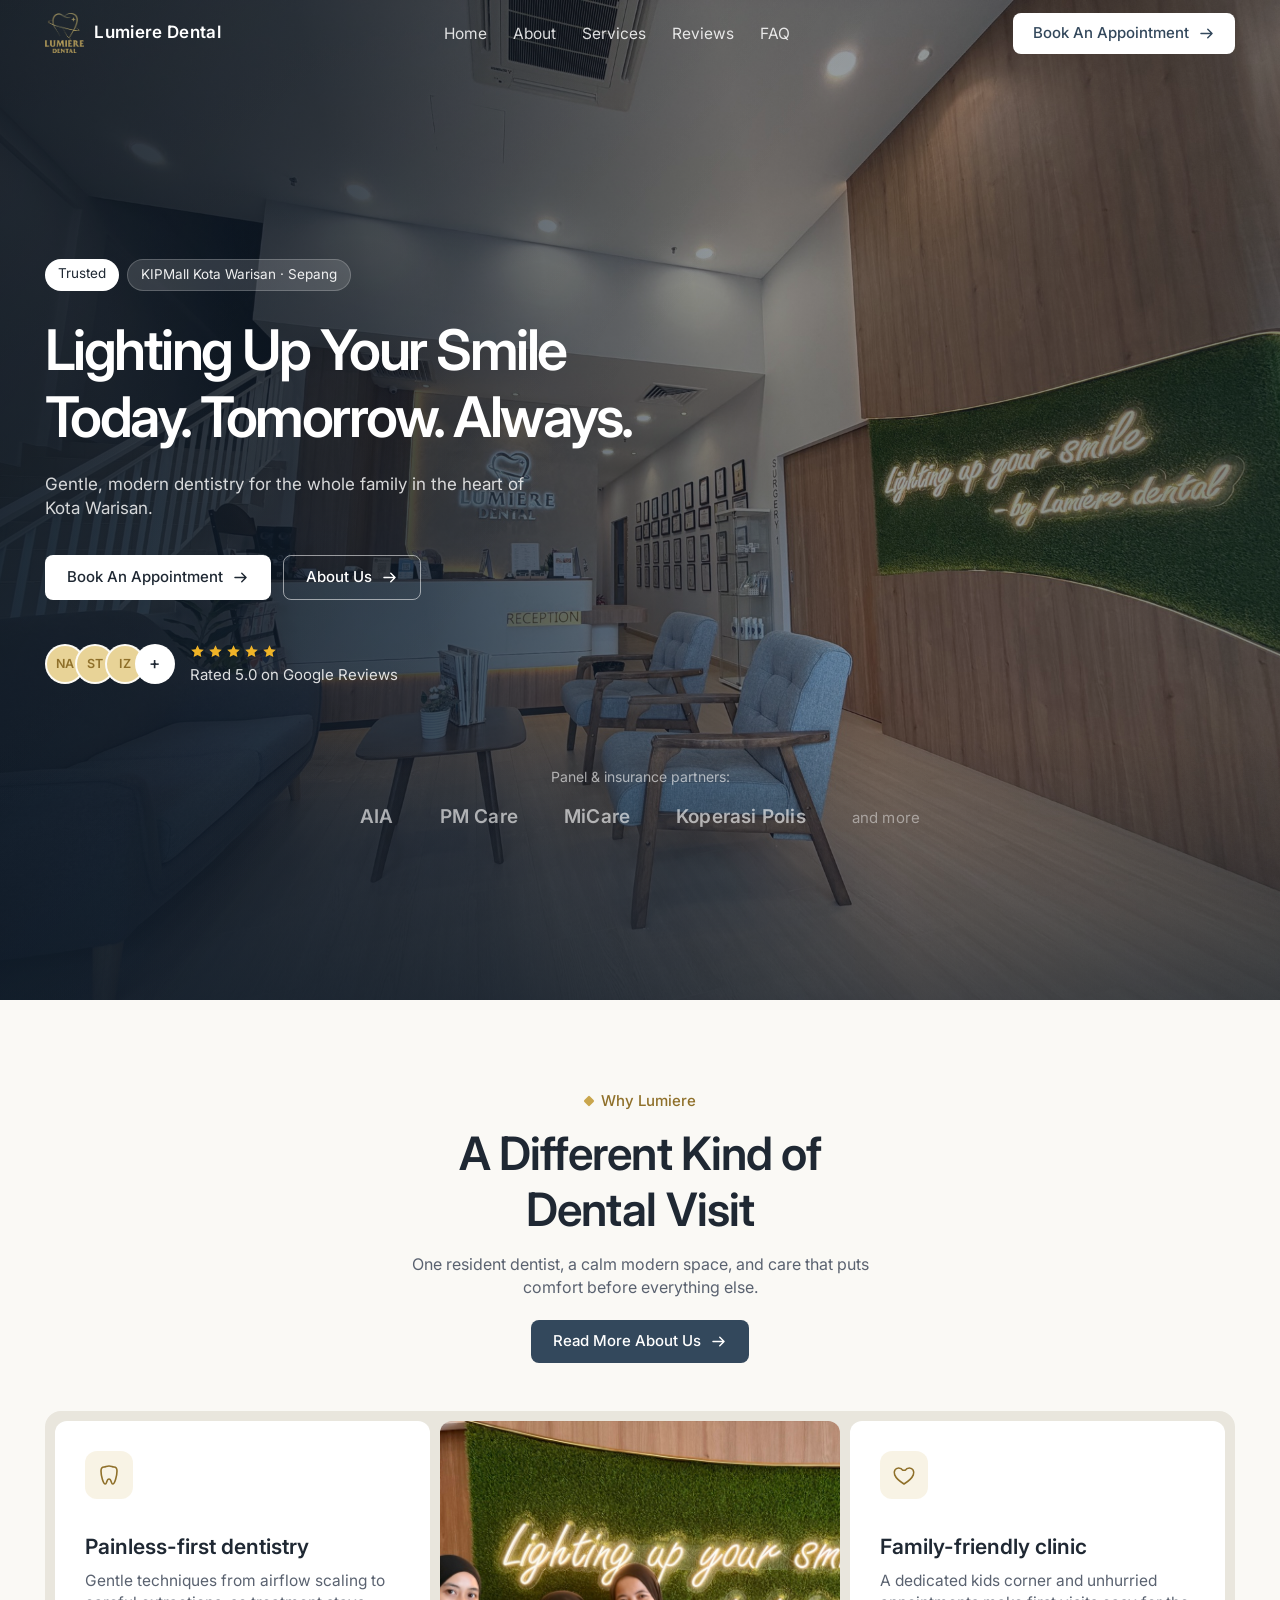
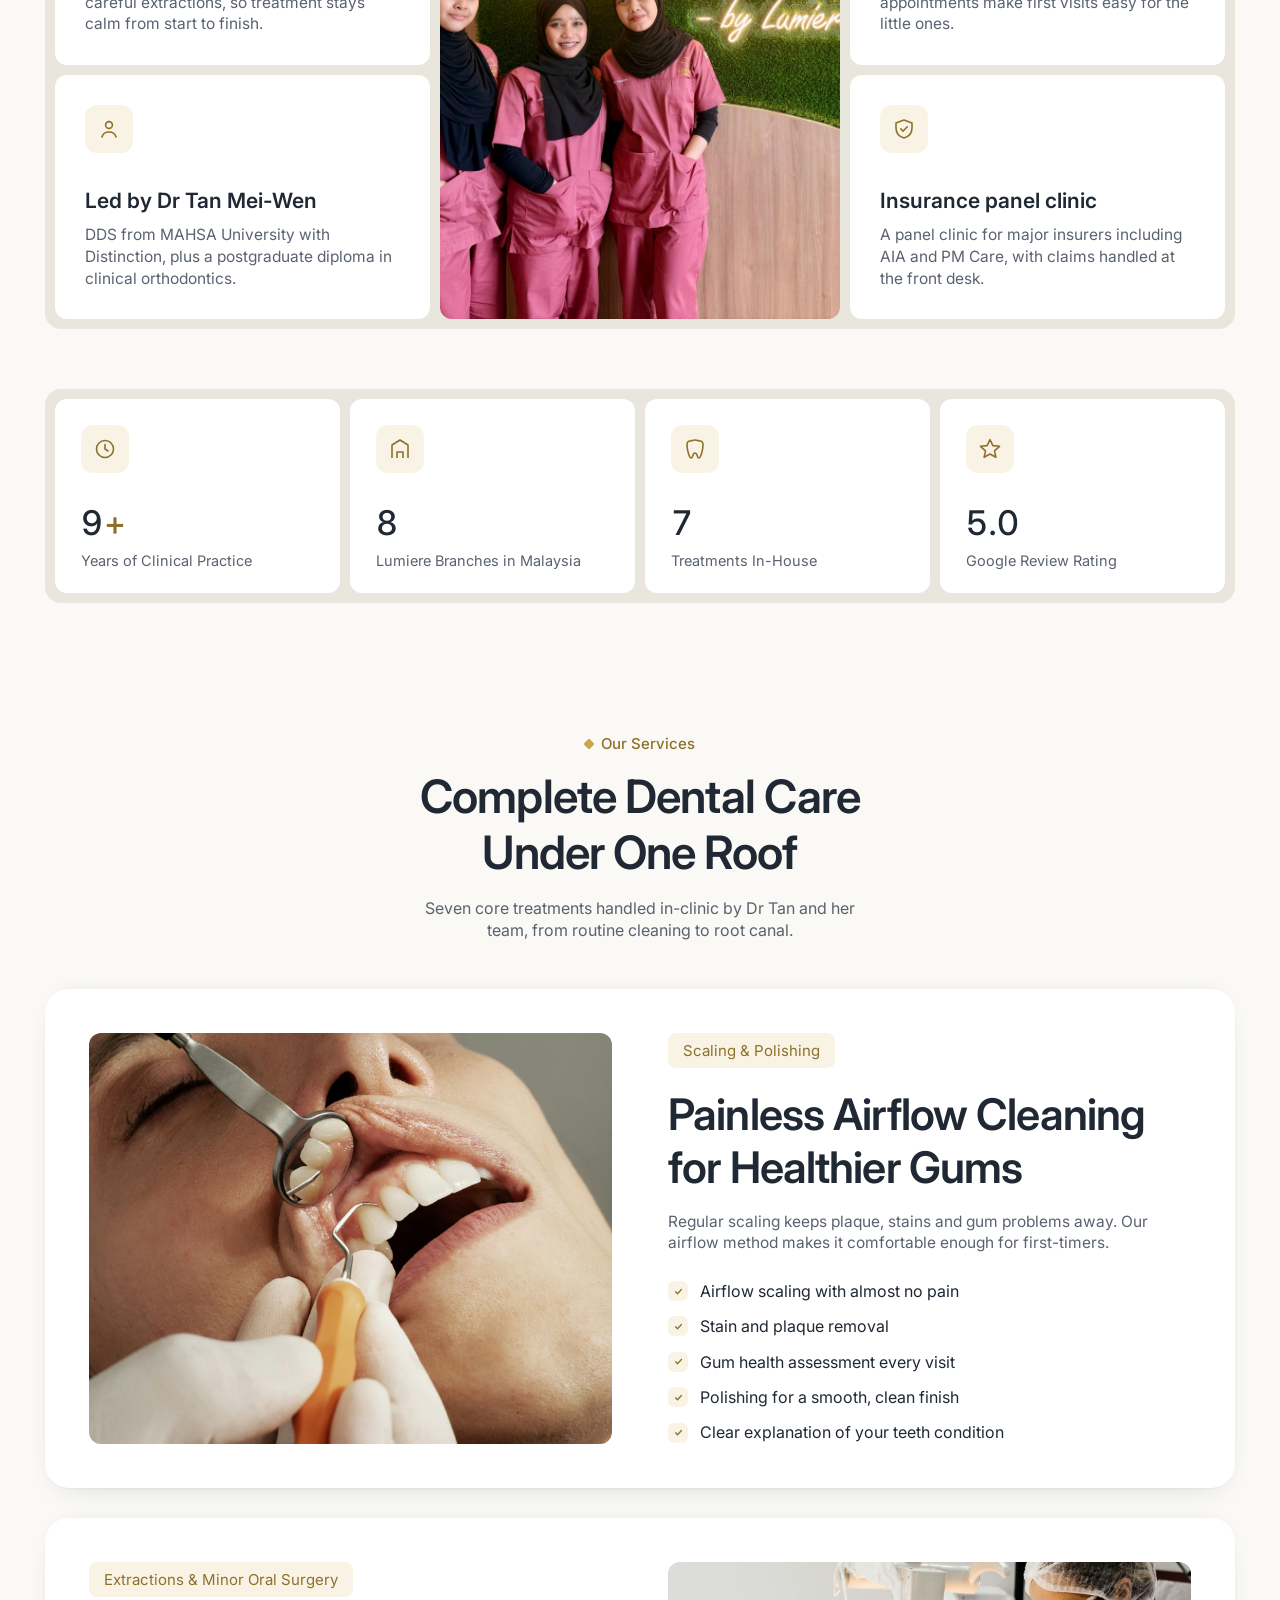
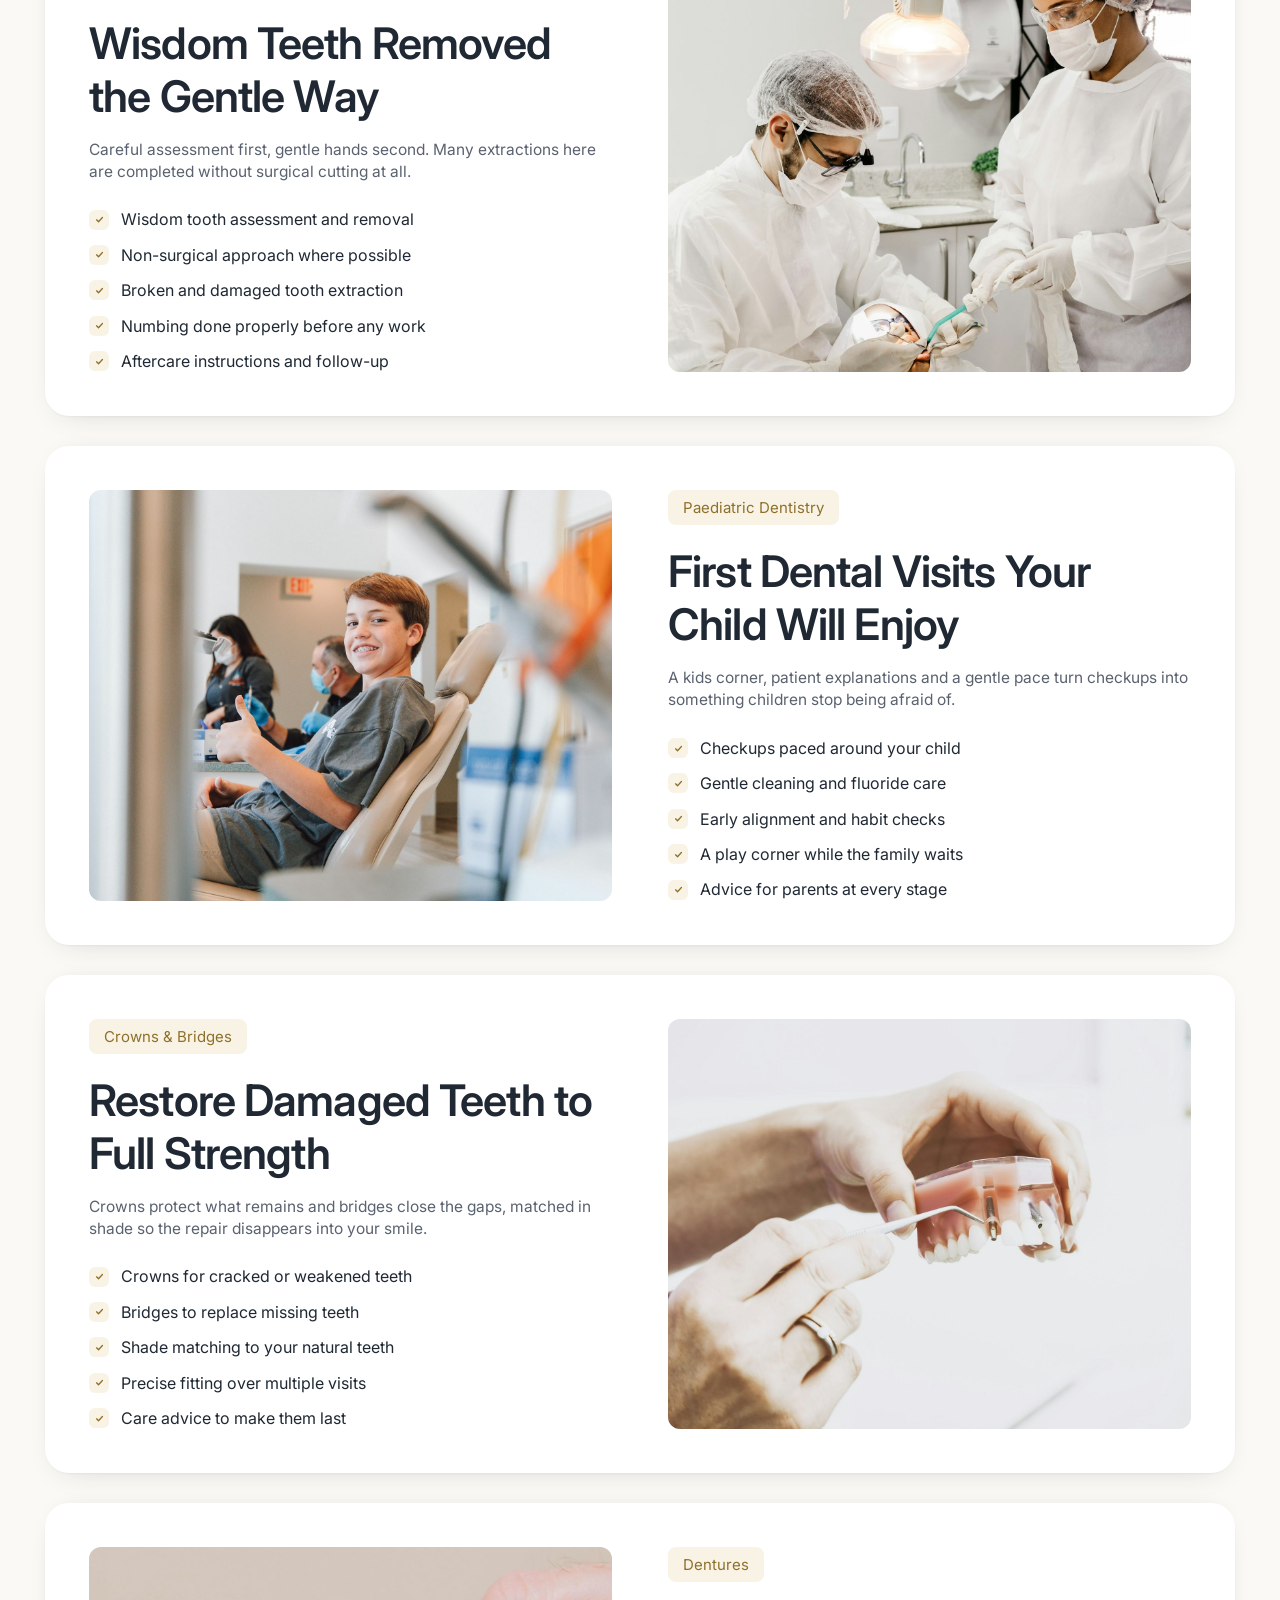
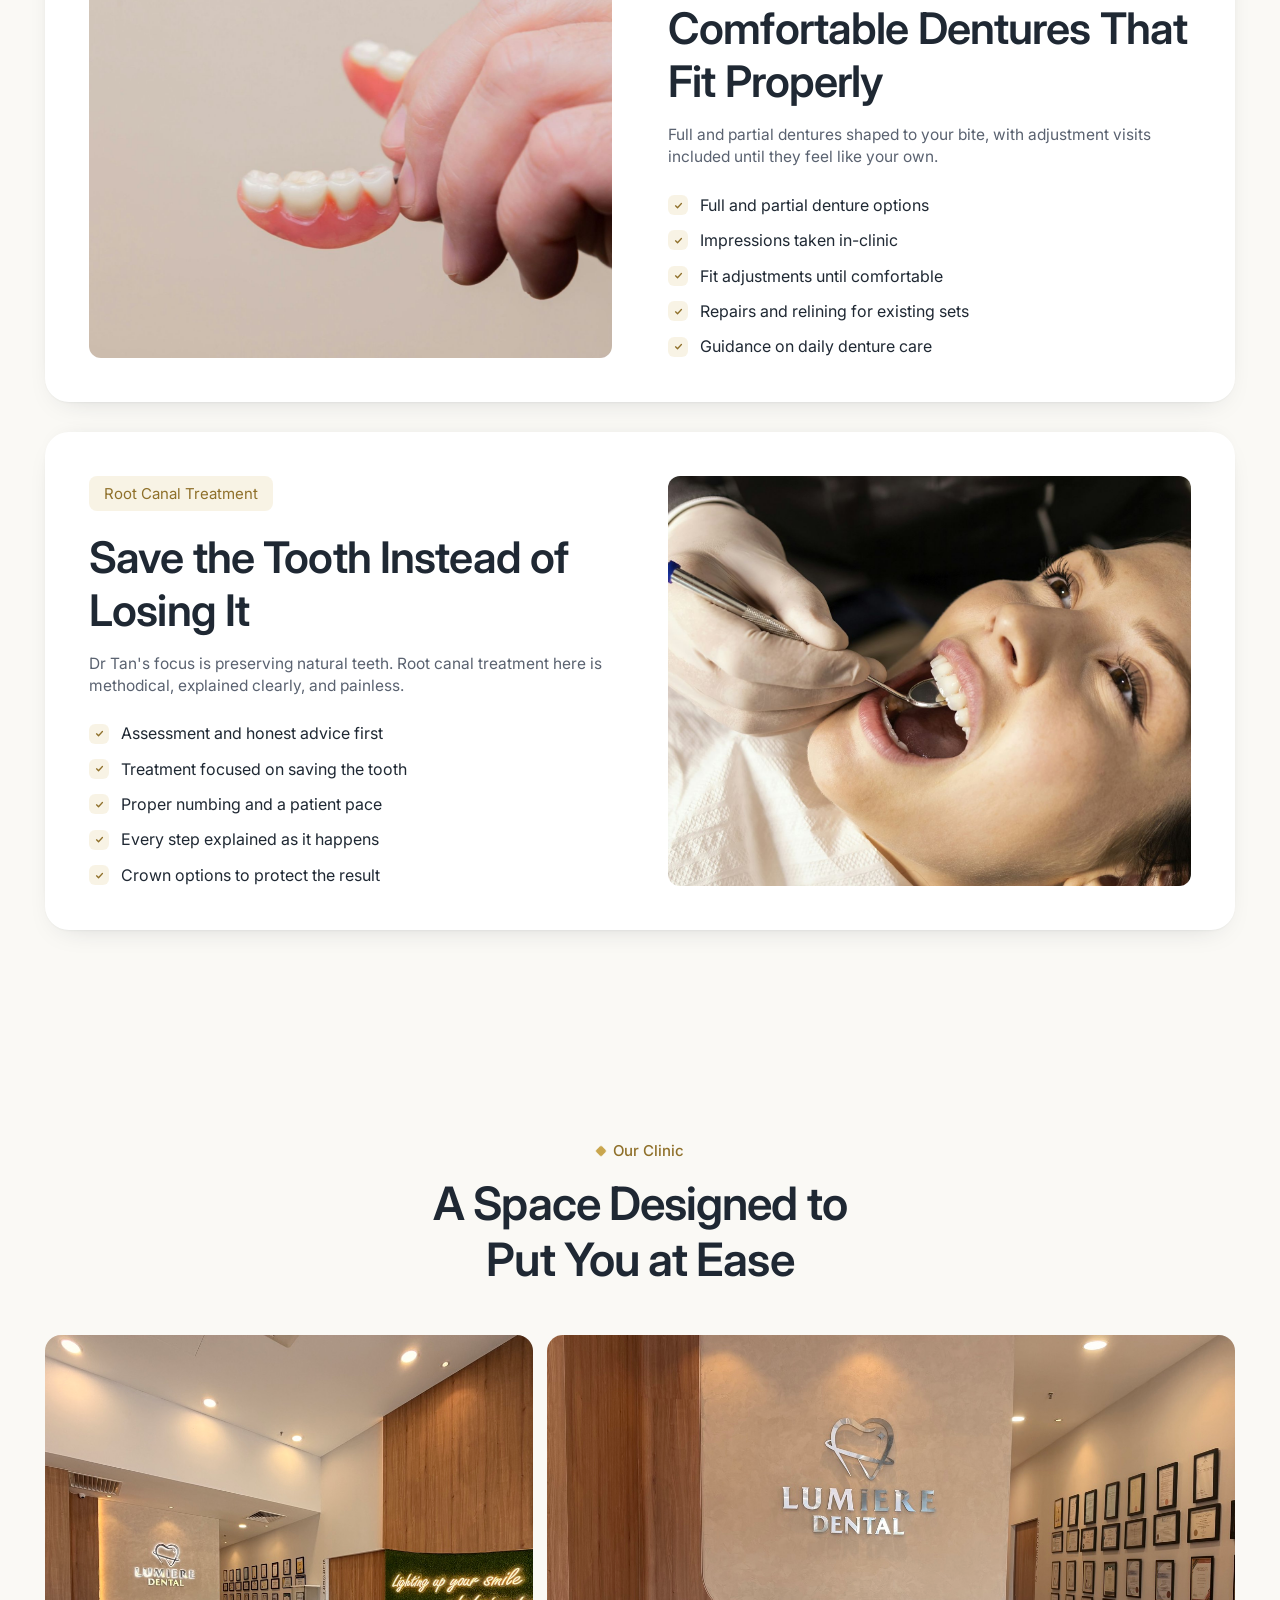
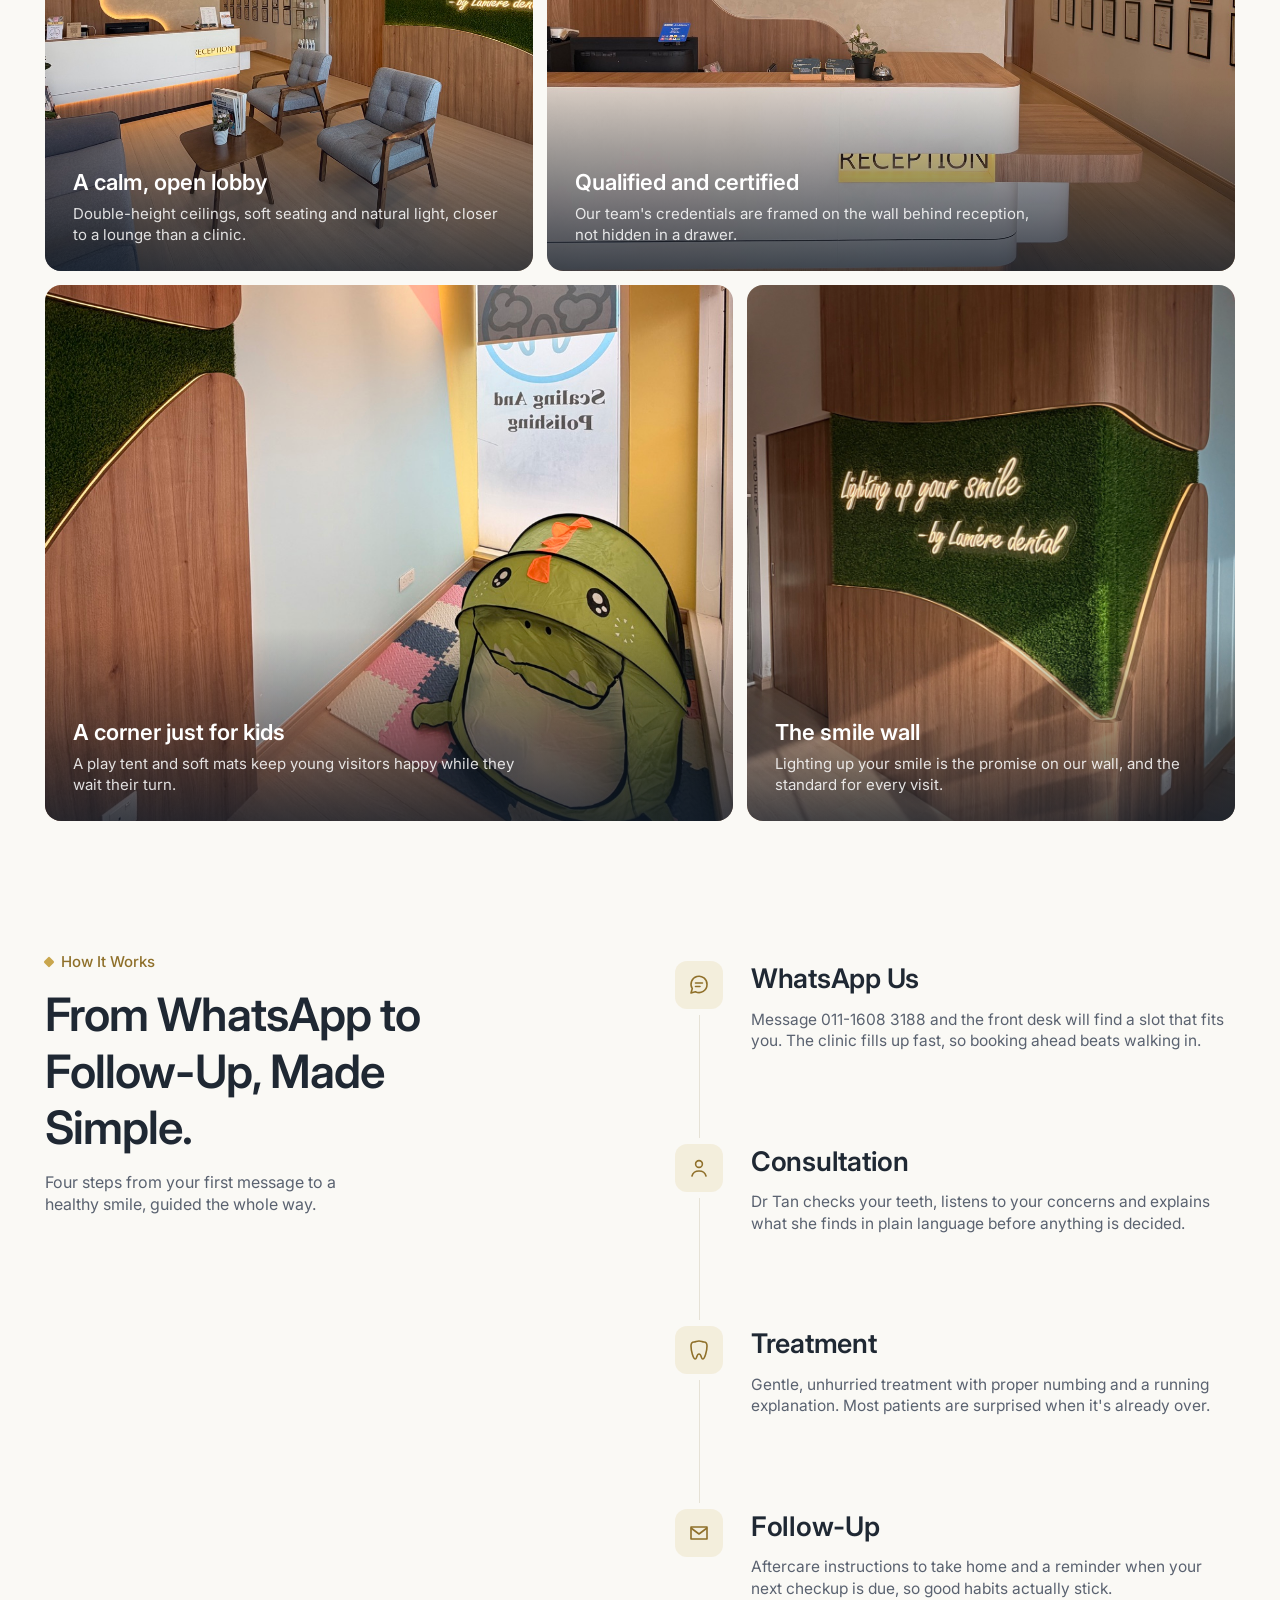
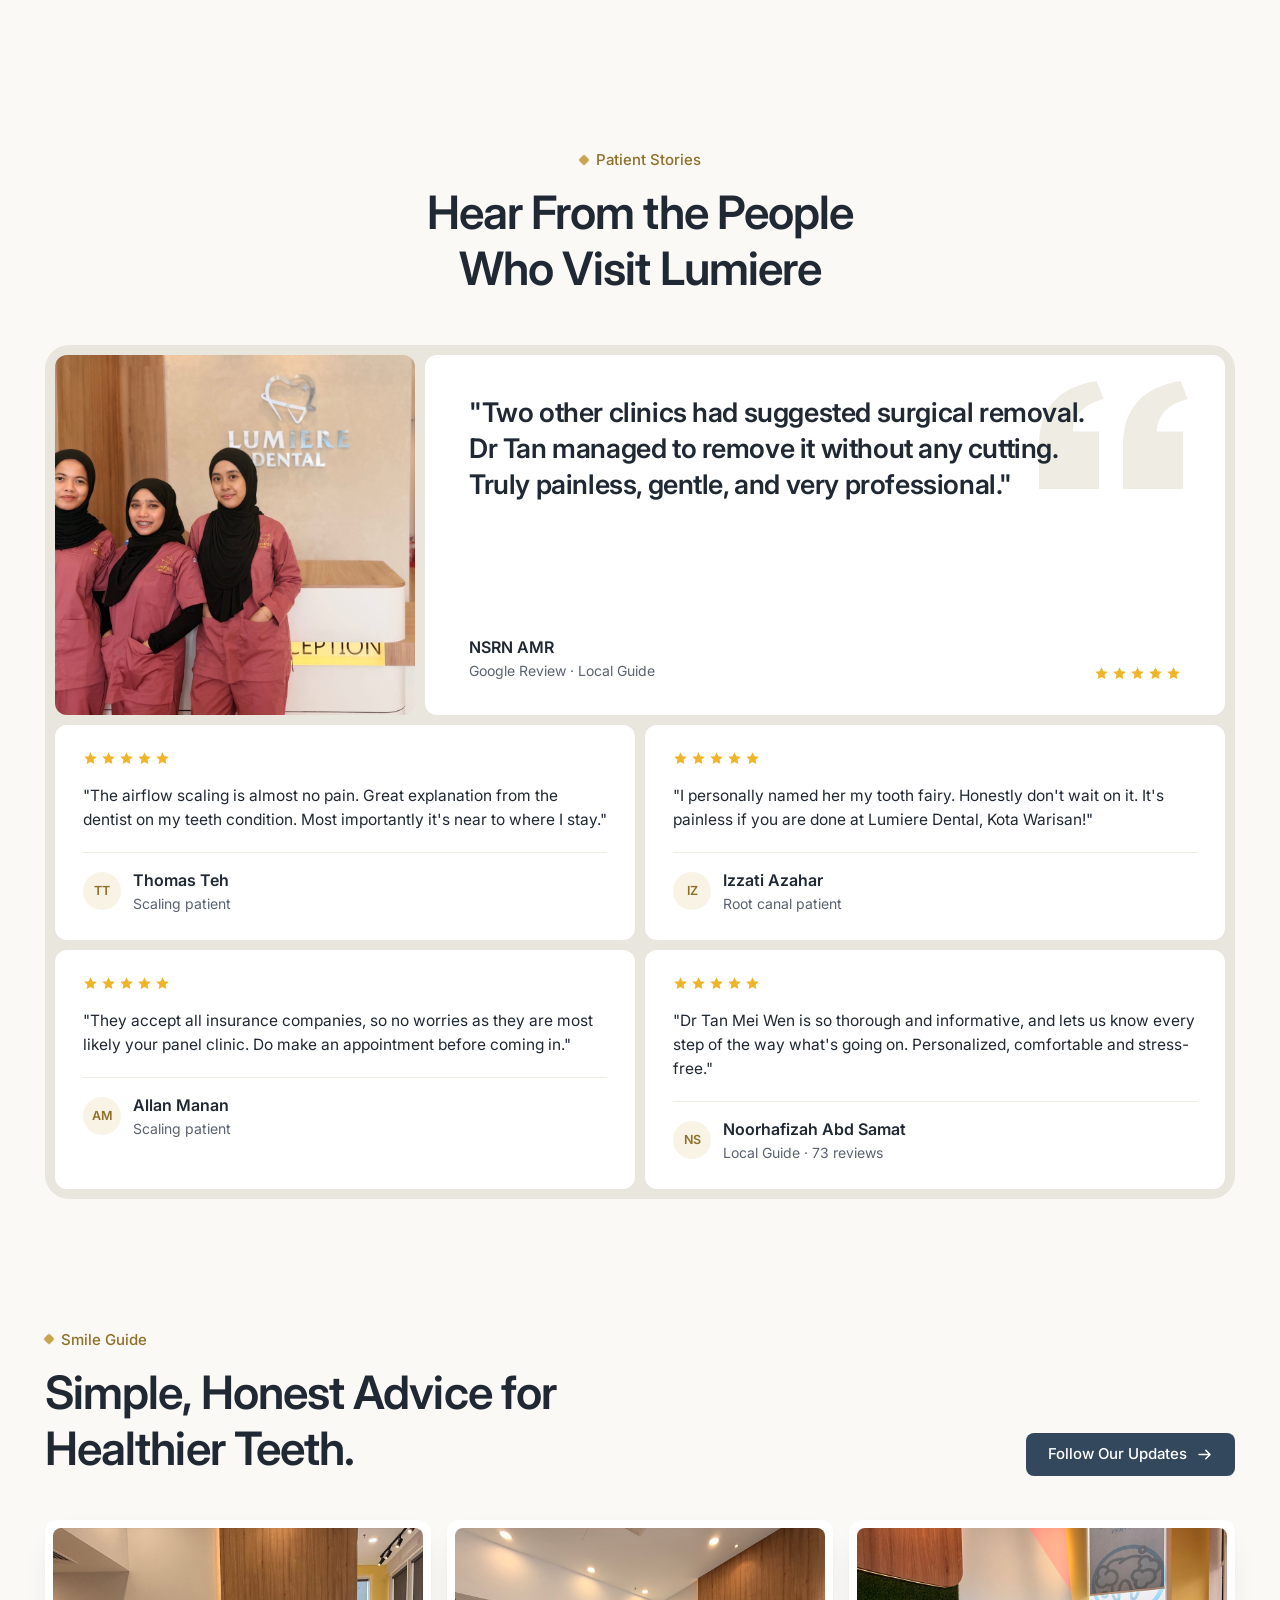
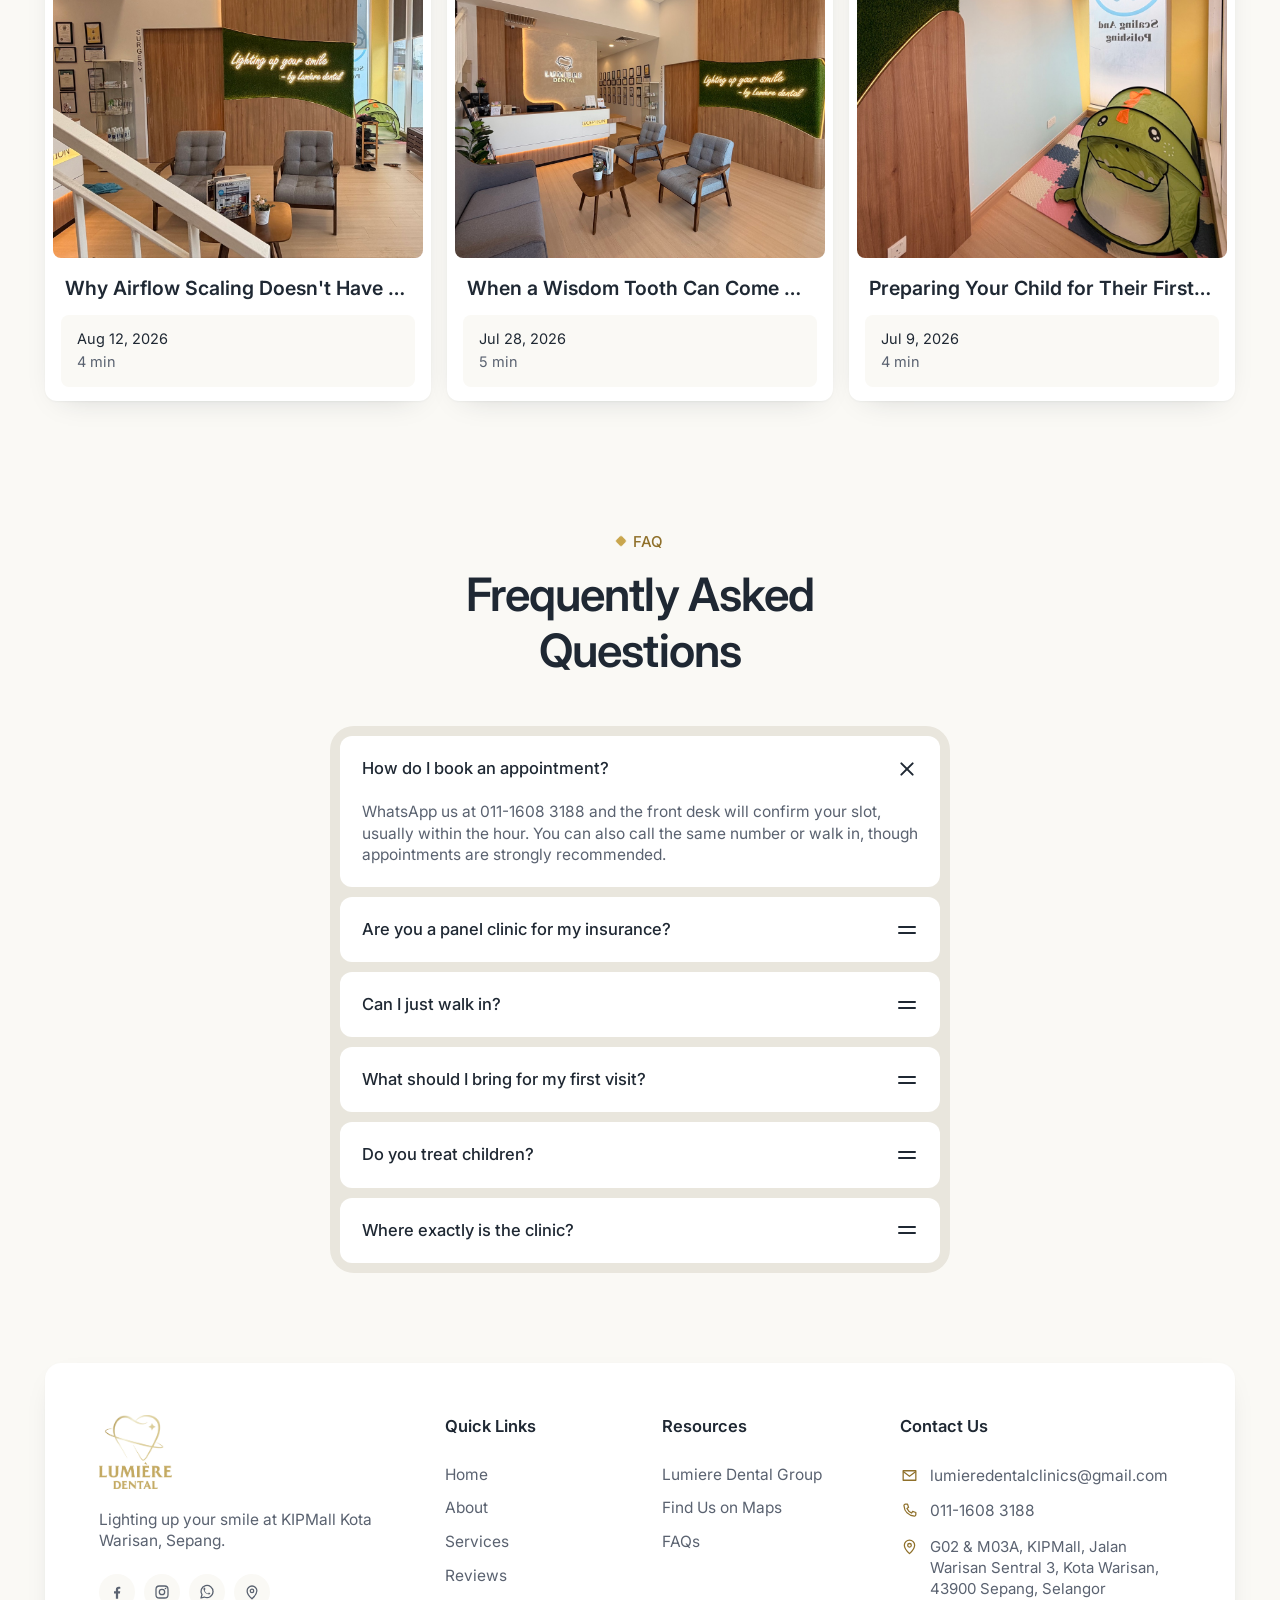
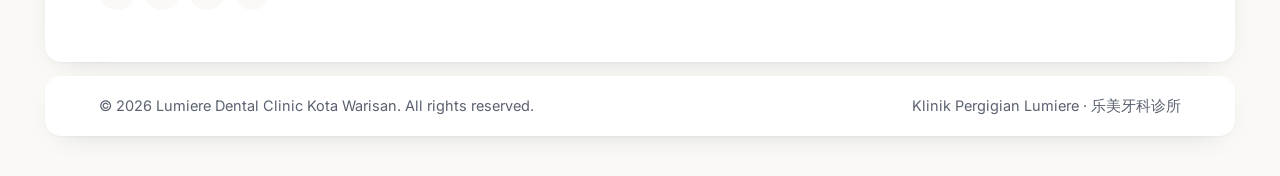
==== commit 6e11a497: "Real service imagery + crop alignment fixes Six free-license Unsplash treatment photos normalised to" ====
--- a/index.html
+++ b/index.html
@@ -128,7 +128,7 @@
         </div>
       </div>
       <div class="vision-photo" data-appear style="--d:.25s">
-        <img src="assets/team-neon.jpg" alt="The Lumiere Dental team in front of the clinic's neon smile wall">
+        <img class="crop-left" src="assets/team-neon.jpg" alt="The Lumiere Dental team in front of the clinic's neon smile wall">
       </div>
       <div class="vision-col">
         <div class="vision-card" data-appear style="--d:.35s">
@@ -194,7 +194,7 @@
 
       <article class="svc-card">
         <div class="svc-media">
-          <img src="assets/reception.jpg" alt="Reception at Lumiere Dental Kota Warisan">
+          <img src="assets/svc-scaling.jpg" alt="Scaling and polishing with a dental mirror and scaler">
         </div>
         <div class="svc-body">
           <span class="pill">Scaling &amp; Polishing</span>
@@ -212,7 +212,7 @@
 
       <article class="svc-card svc-flip">
         <div class="svc-media">
-          <img src="assets/waiting-area.jpg" alt="Waiting area beside the surgery rooms">
+          <img src="assets/svc-surgery.jpg" alt="Dentists performing a minor oral surgery procedure">
         </div>
         <div class="svc-body">
           <span class="pill">Extractions &amp; Minor Oral Surgery</span>
@@ -230,7 +230,7 @@
 
       <article class="svc-card">
         <div class="svc-media">
-          <img src="assets/kids-corner.jpg" alt="The kids corner with its dinosaur tent">
+          <img src="assets/svc-kids.jpg" alt="A smiling child sitting in the dental chair">
         </div>
         <div class="svc-body">
           <span class="pill">Paediatric Dentistry</span>
@@ -248,7 +248,7 @@
 
       <article class="svc-card svc-flip">
         <div class="svc-media">
-          <img src="assets/neon-wall.jpg" alt="The Lighting Up Your Smile neon wall">
+          <img src="assets/svc-crowns.jpg" alt="A dental bridge model held in a dentist's hands">
         </div>
         <div class="svc-body">
           <span class="pill">Crowns &amp; Bridges</span>
@@ -266,7 +266,7 @@
 
       <article class="svc-card">
         <div class="svc-media">
-          <img src="assets/lobby-reverse.jpg" alt="The double-height lobby at Kota Warisan">
+          <img src="assets/svc-dentures.jpg" alt="A full upper denture held up for fitting">
         </div>
         <div class="svc-body">
           <span class="pill">Dentures</span>
@@ -284,7 +284,7 @@
 
       <article class="svc-card svc-flip">
         <div class="svc-media">
-          <img src="assets/team-candid.jpg" alt="Lumiere Dental assistants sharing a laugh at reception">
+          <img src="assets/svc-rootcanal.jpg" alt="Root canal treatment with mirror and probe">
         </div>
         <div class="svc-body">
           <span class="pill">Root Canal Treatment</span>
@@ -327,7 +327,7 @@
         </figcaption>
       </figure>
       <figure class="fac-card fac-c" data-appear style="--d:.25s">
-        <img src="assets/kids-corner.jpg" alt="The kids corner play area">
+        <img class="crop-bottom" src="assets/kids-corner.jpg" alt="The kids corner play area">
         <figcaption>
           <h3>A corner just for kids</h3>
           <p>A play tent and soft mats keep young visitors happy while they wait their turn.</p>
@@ -522,7 +522,7 @@
         <div class="blog-meta"><span>Jul 28, 2026</span><span>5 min</span></div>
       </a>
       <a class="blog-card" href="#" data-appear style="--d:.25s">
-        <div class="blog-img"><img src="assets/kids-corner.jpg" alt=""></div>
+        <div class="blog-img"><img class="crop-bottom" src="assets/kids-corner.jpg" alt=""></div>
         <h3>Preparing Your Child for Their First Dental Visit</h3>
         <div class="blog-meta"><span>Jul 9, 2026</span><span>4 min</span></div>
       </a>
--- a/css/style.css
+++ b/css/style.css
@@ -602,3 +602,7 @@
   [data-appear] { opacity: 1; transform: none; filter: none; transition: none; }
   .btn svg, .fac-card img, .blog-img img { transition: none; }
 }
+
+/* ---------- crop tuning: keep subjects centred in tight containers ---------- */
+.crop-left { object-position: 30% 50%; }
+.crop-bottom { object-position: center 86%; }
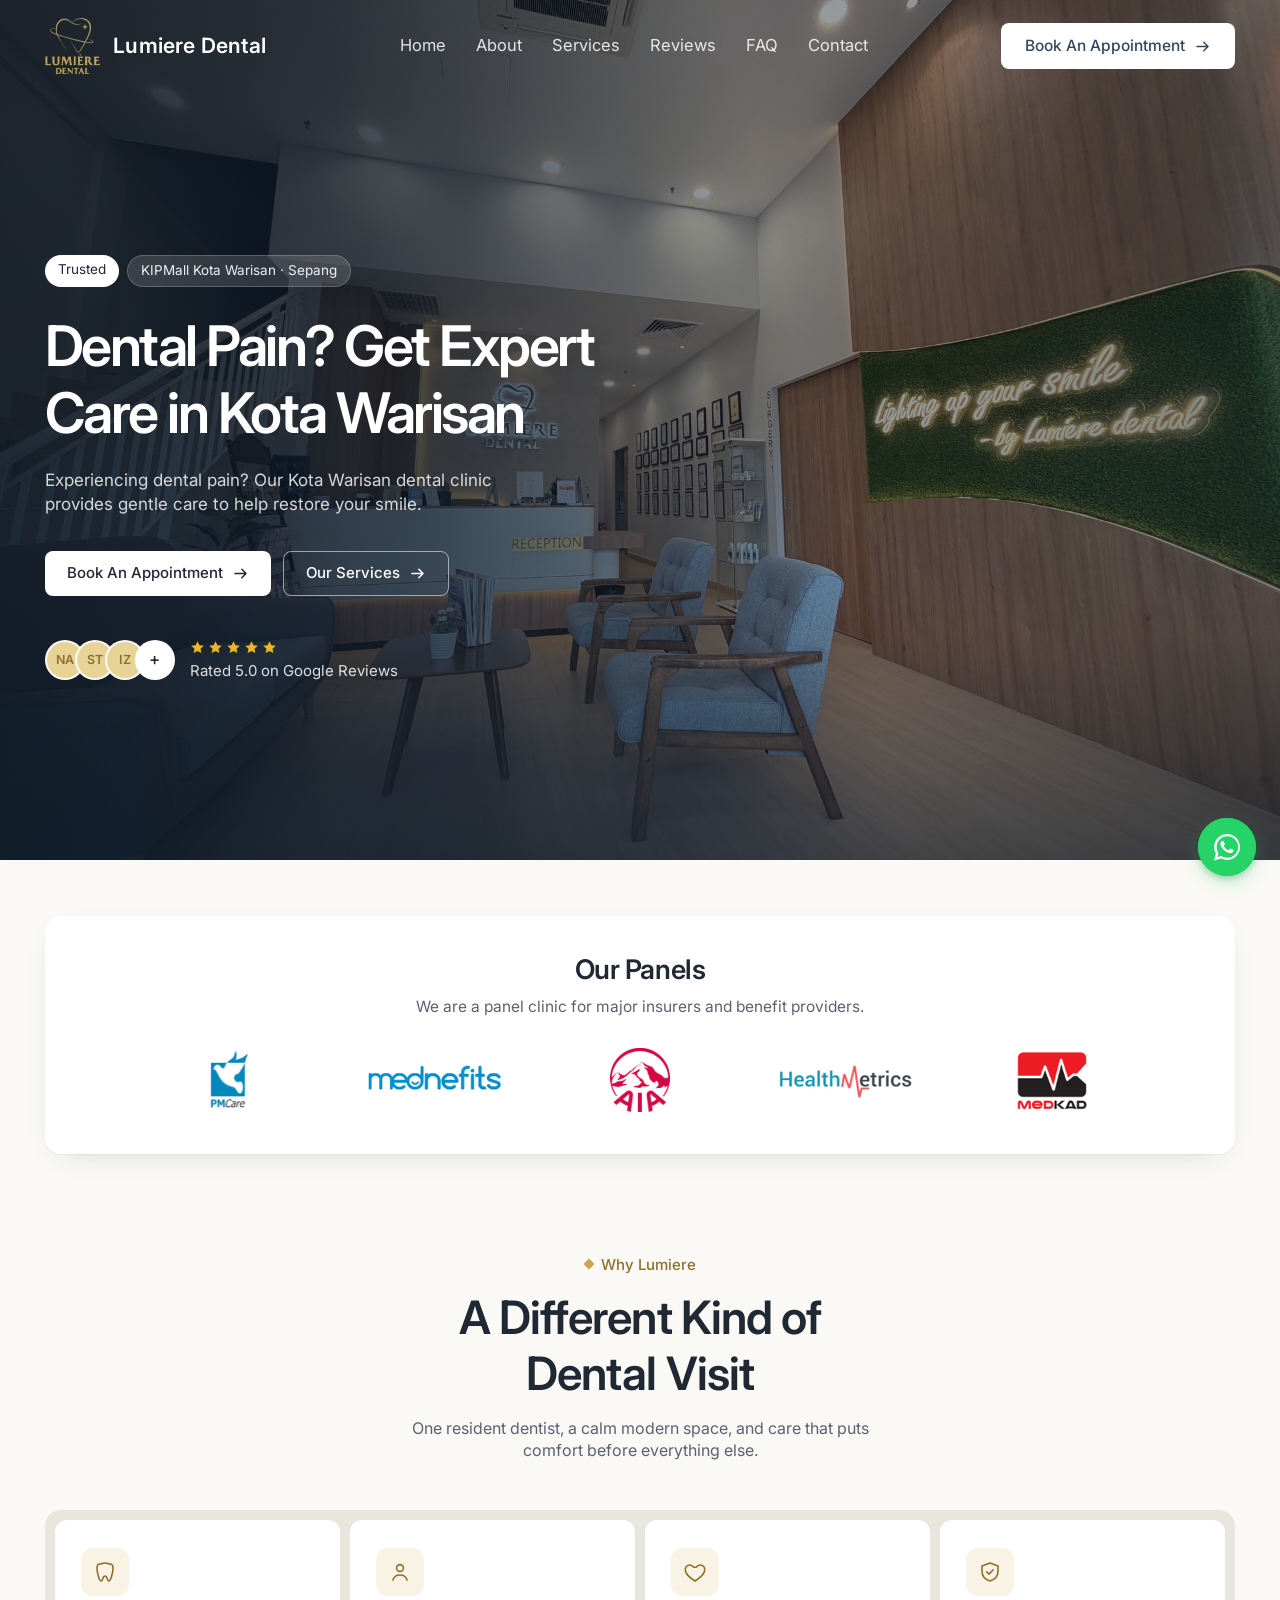
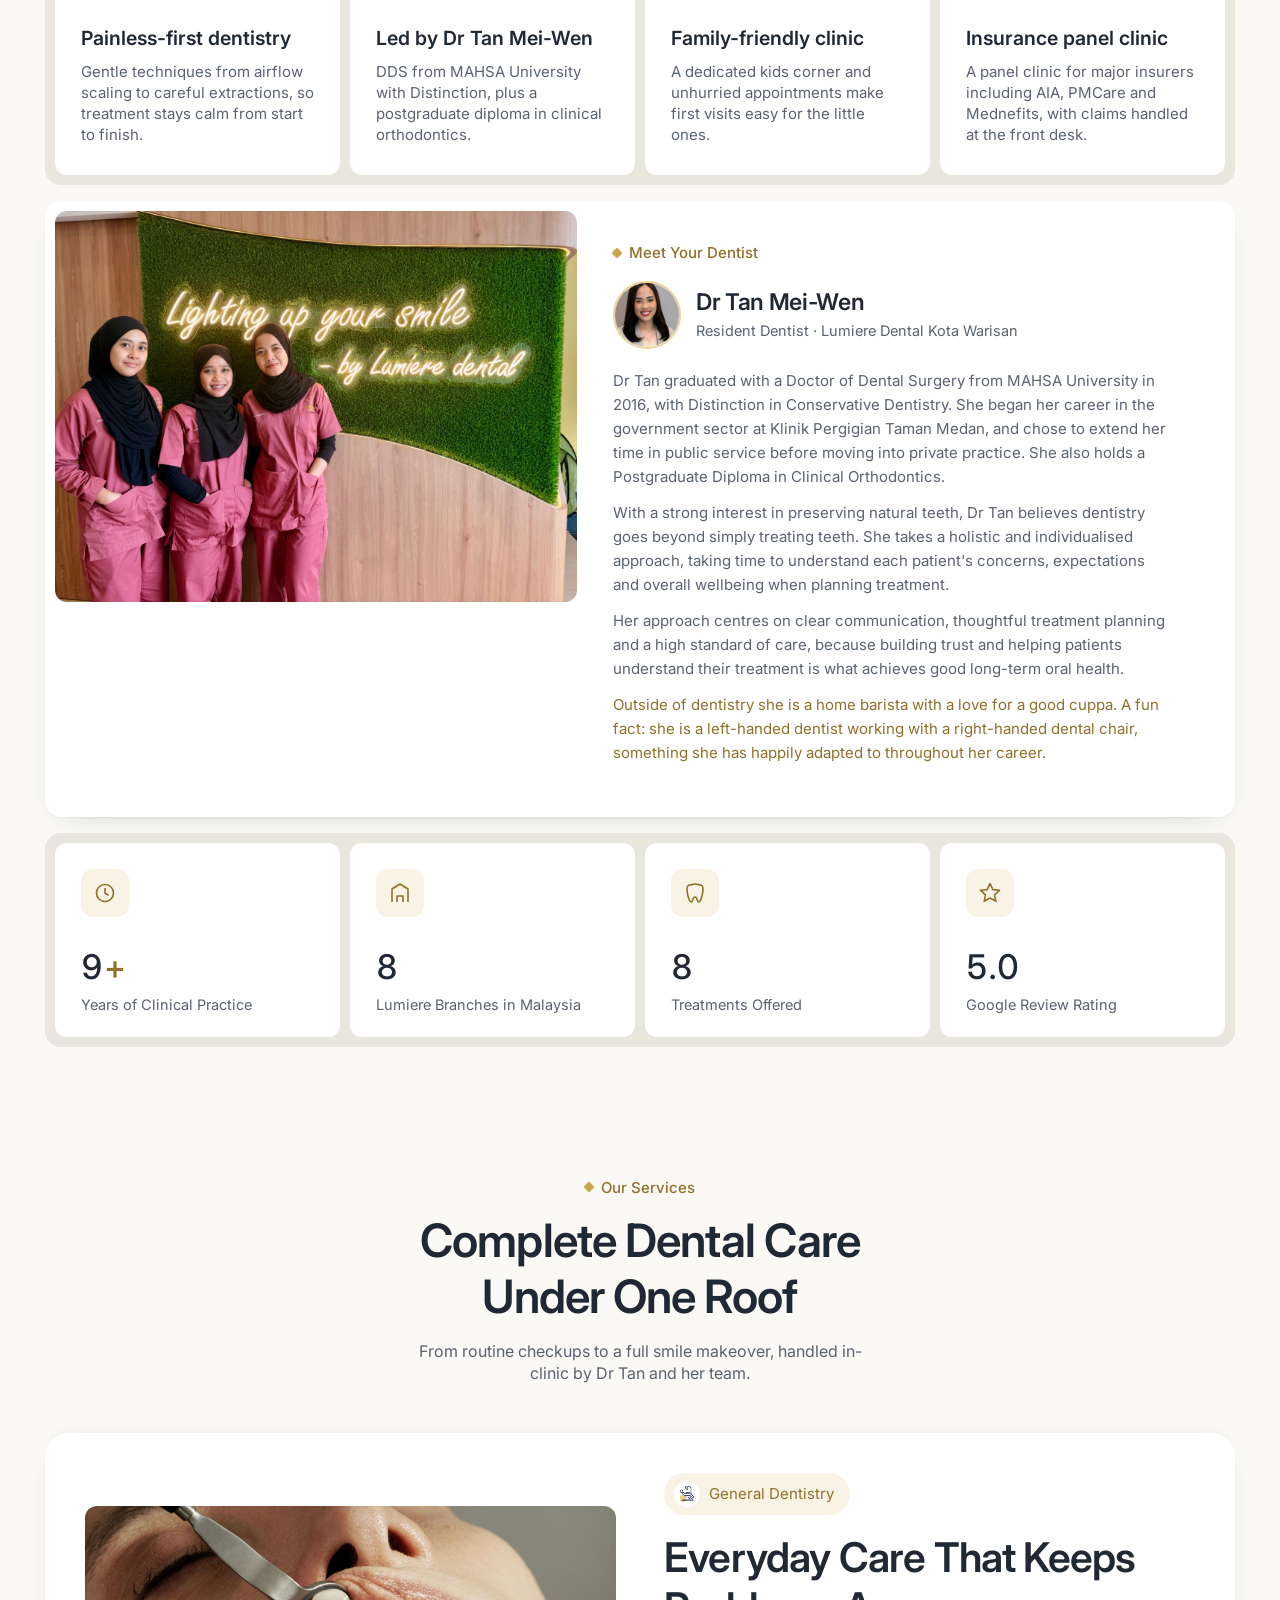
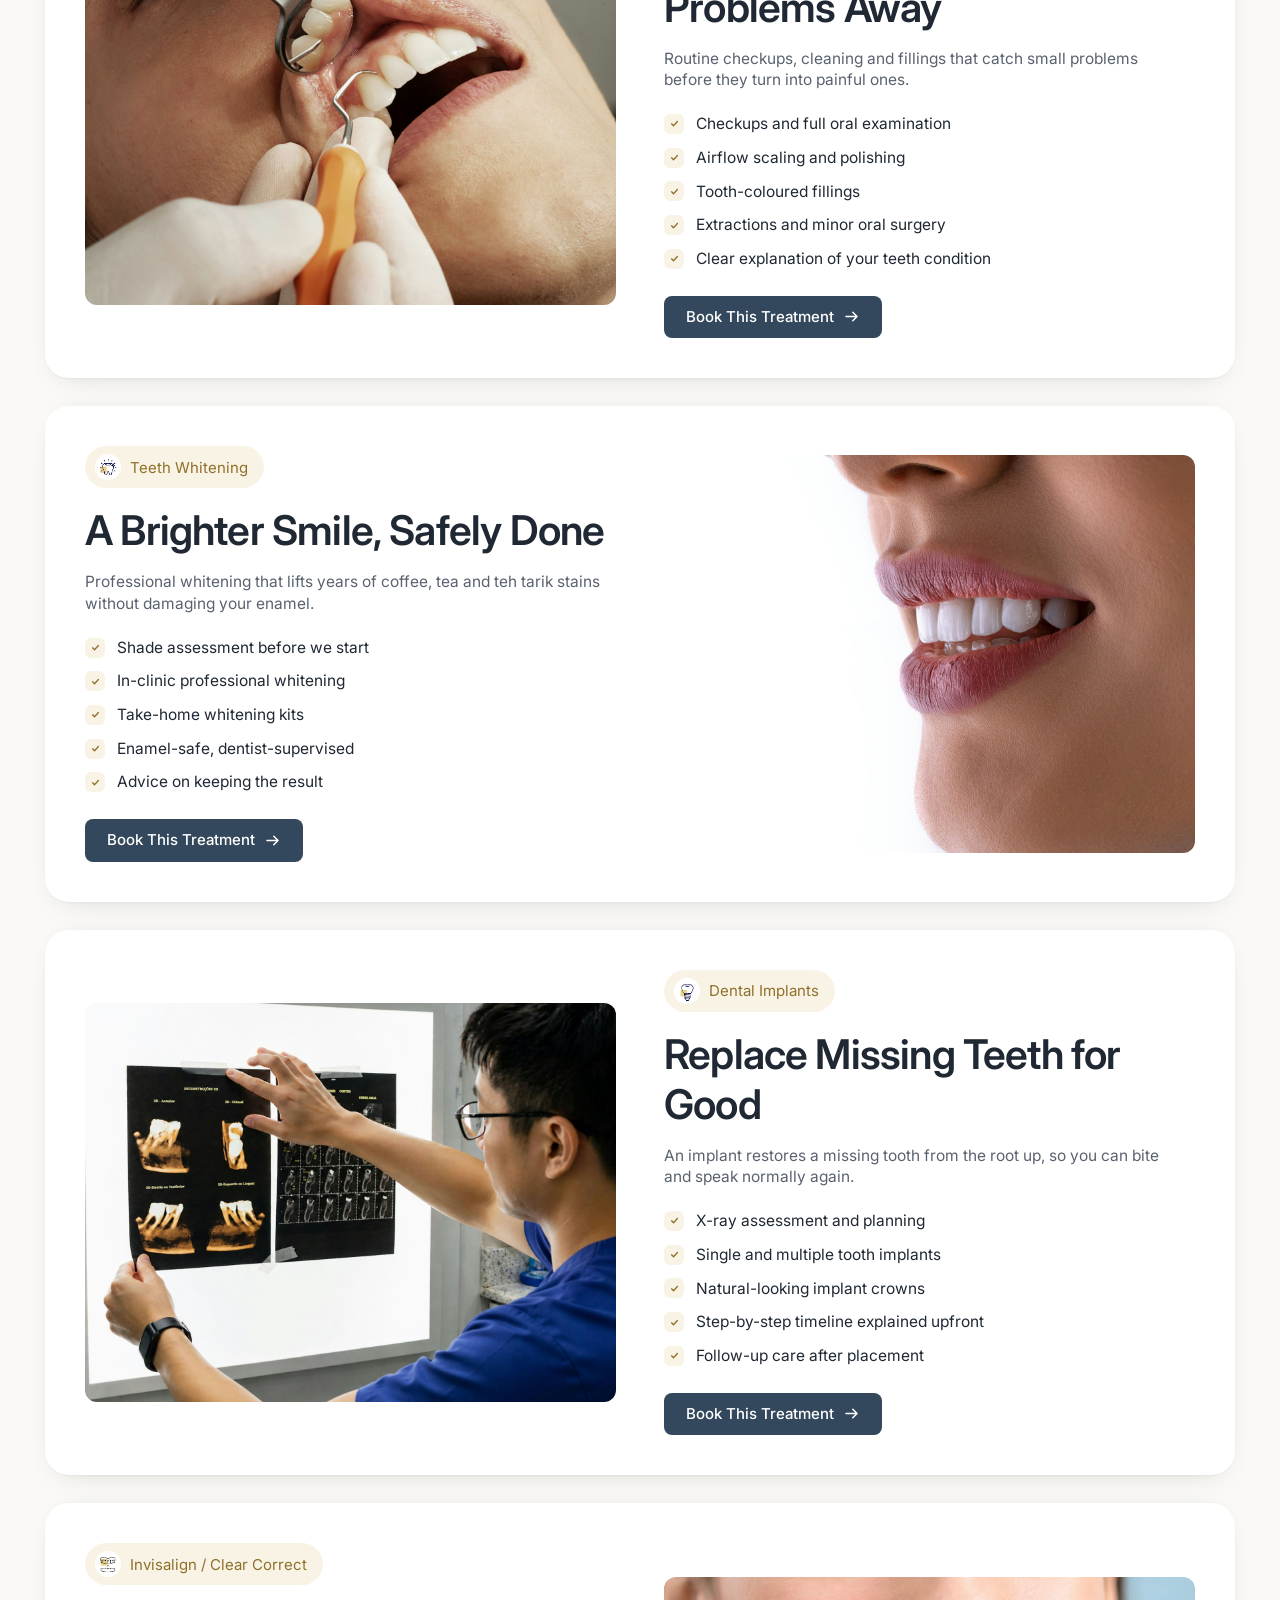
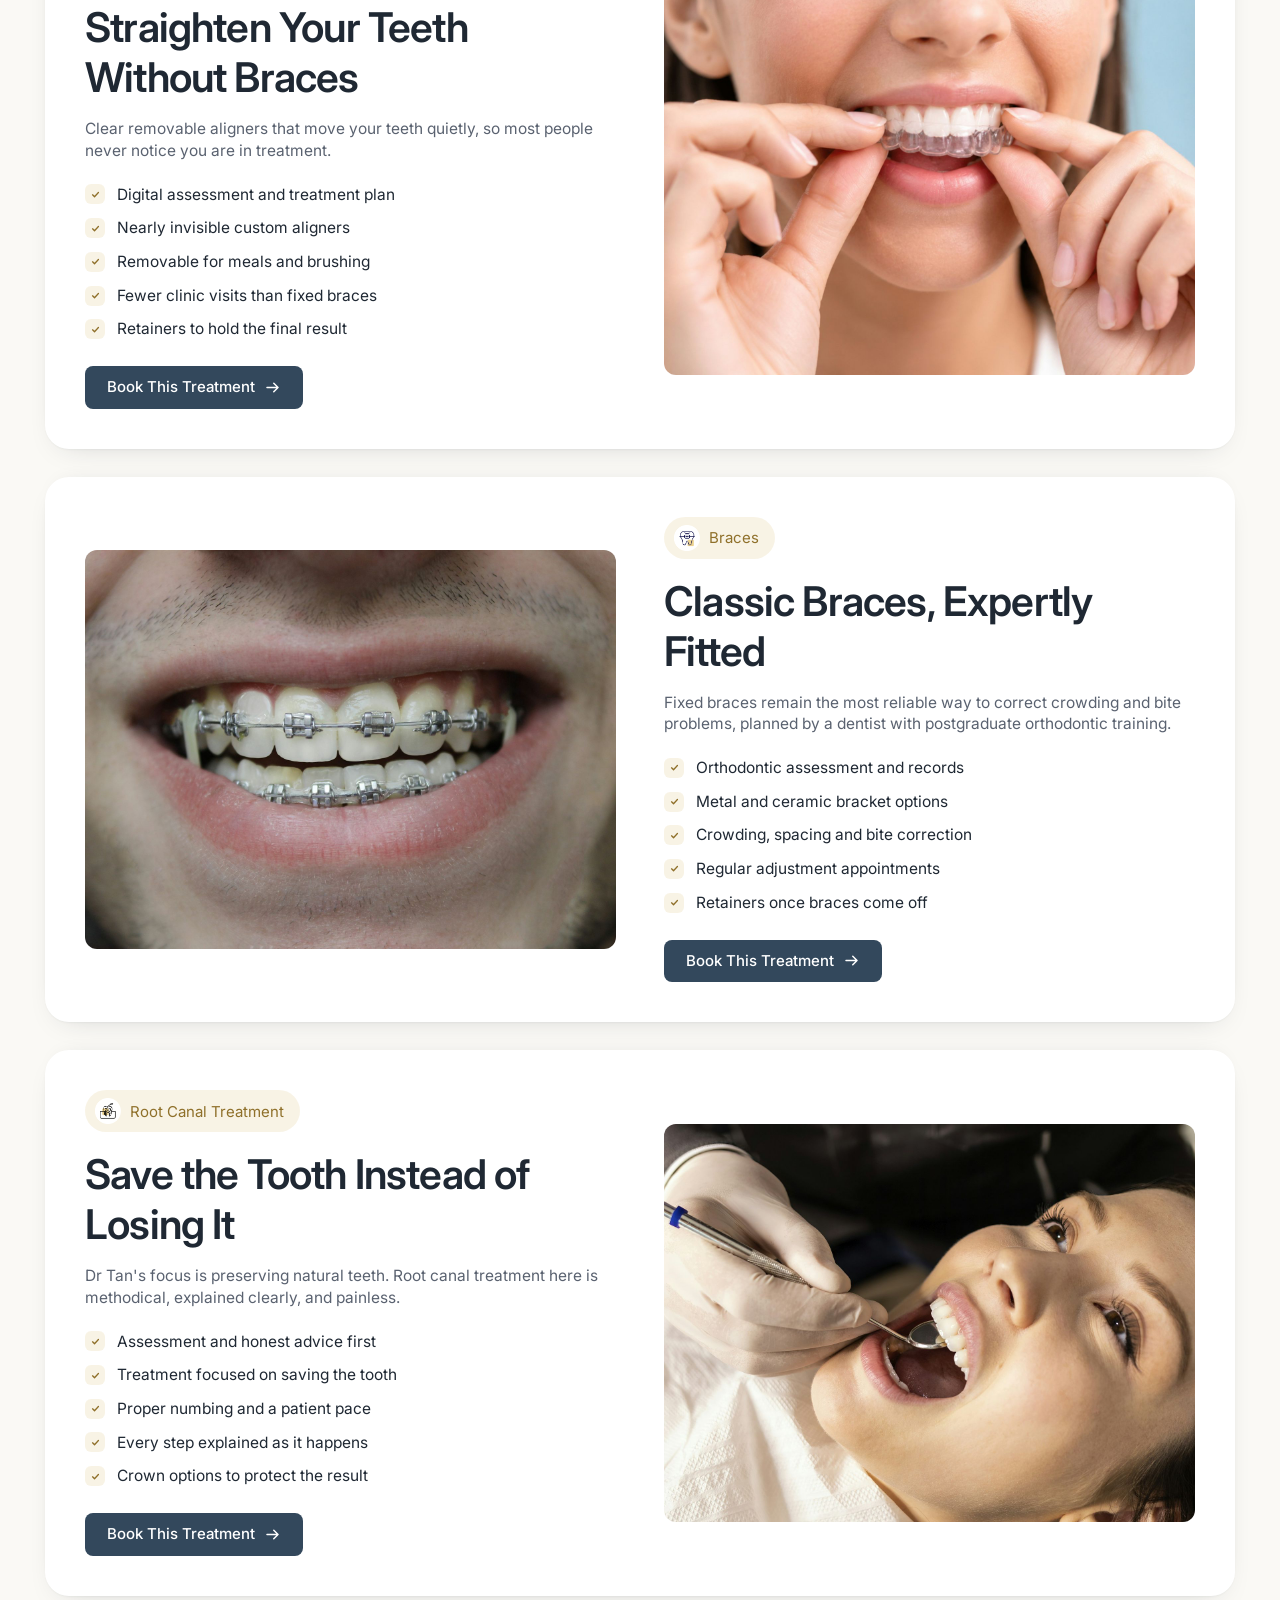
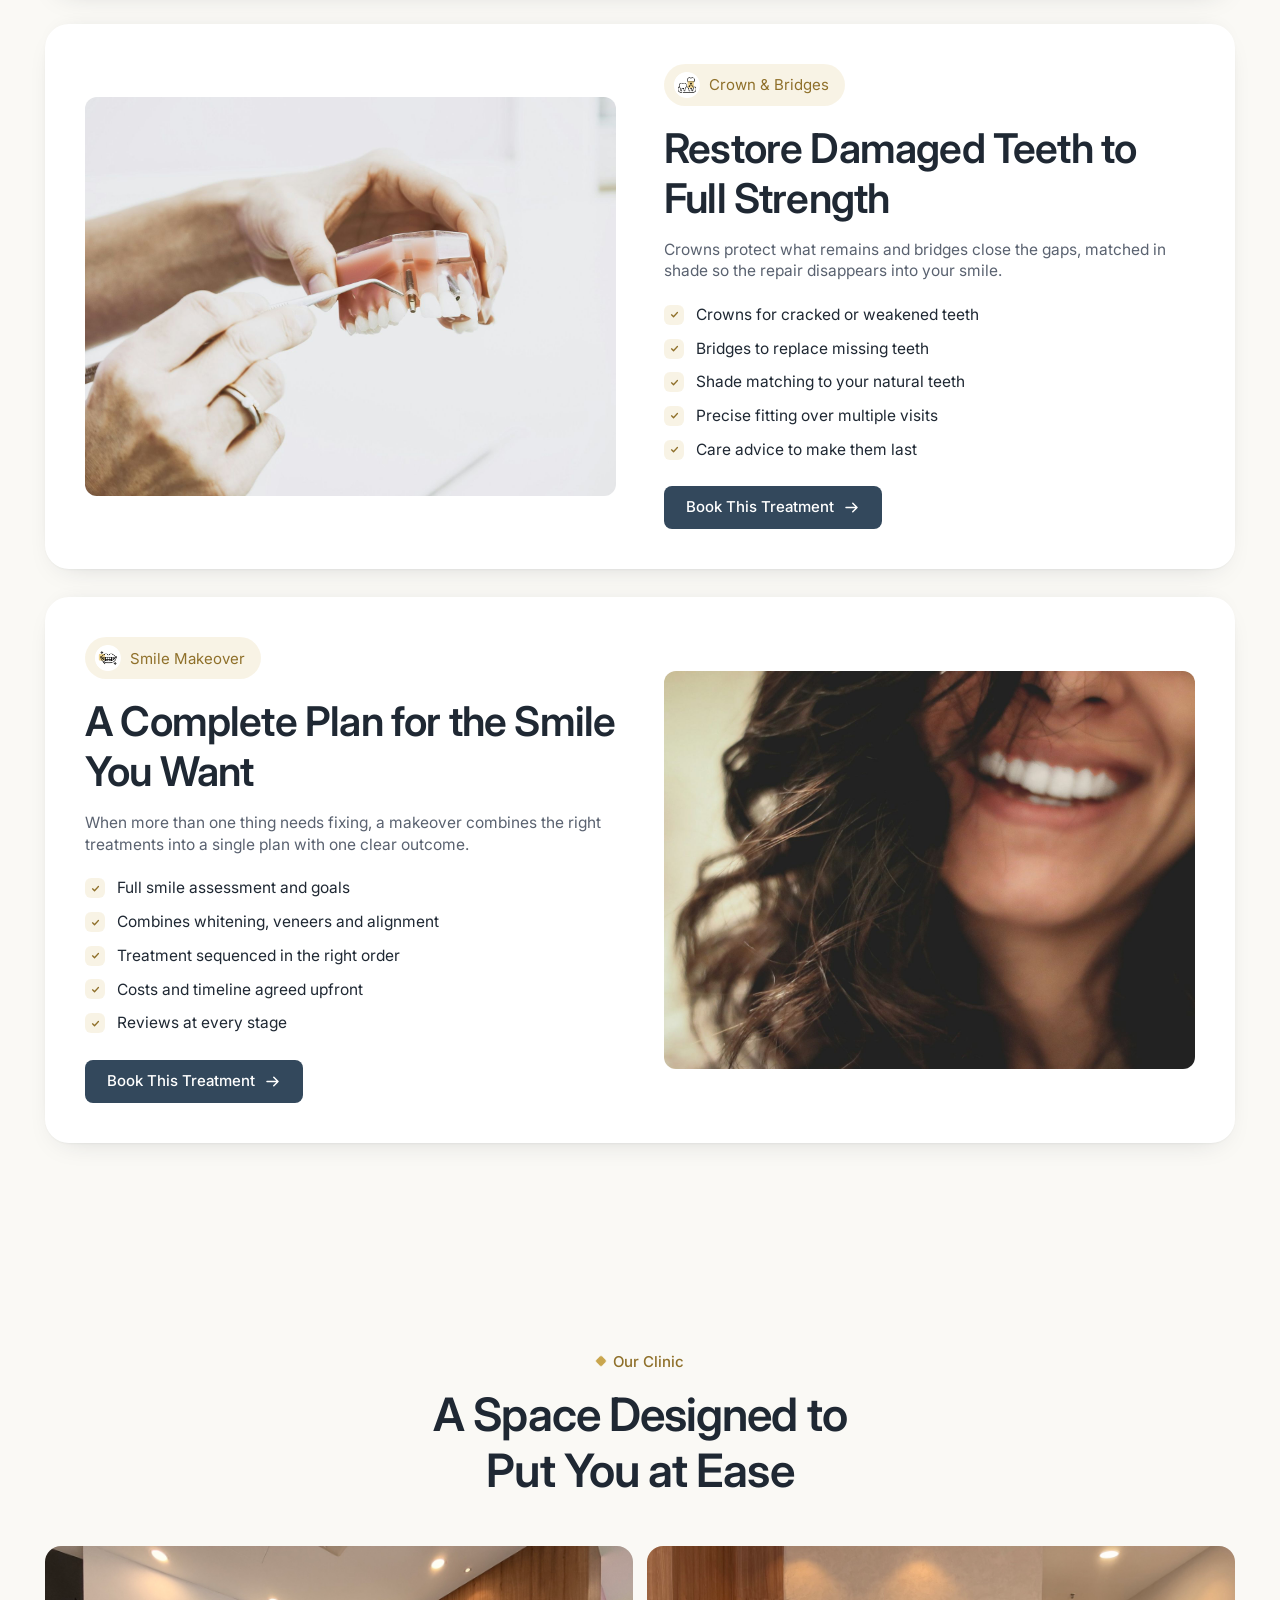
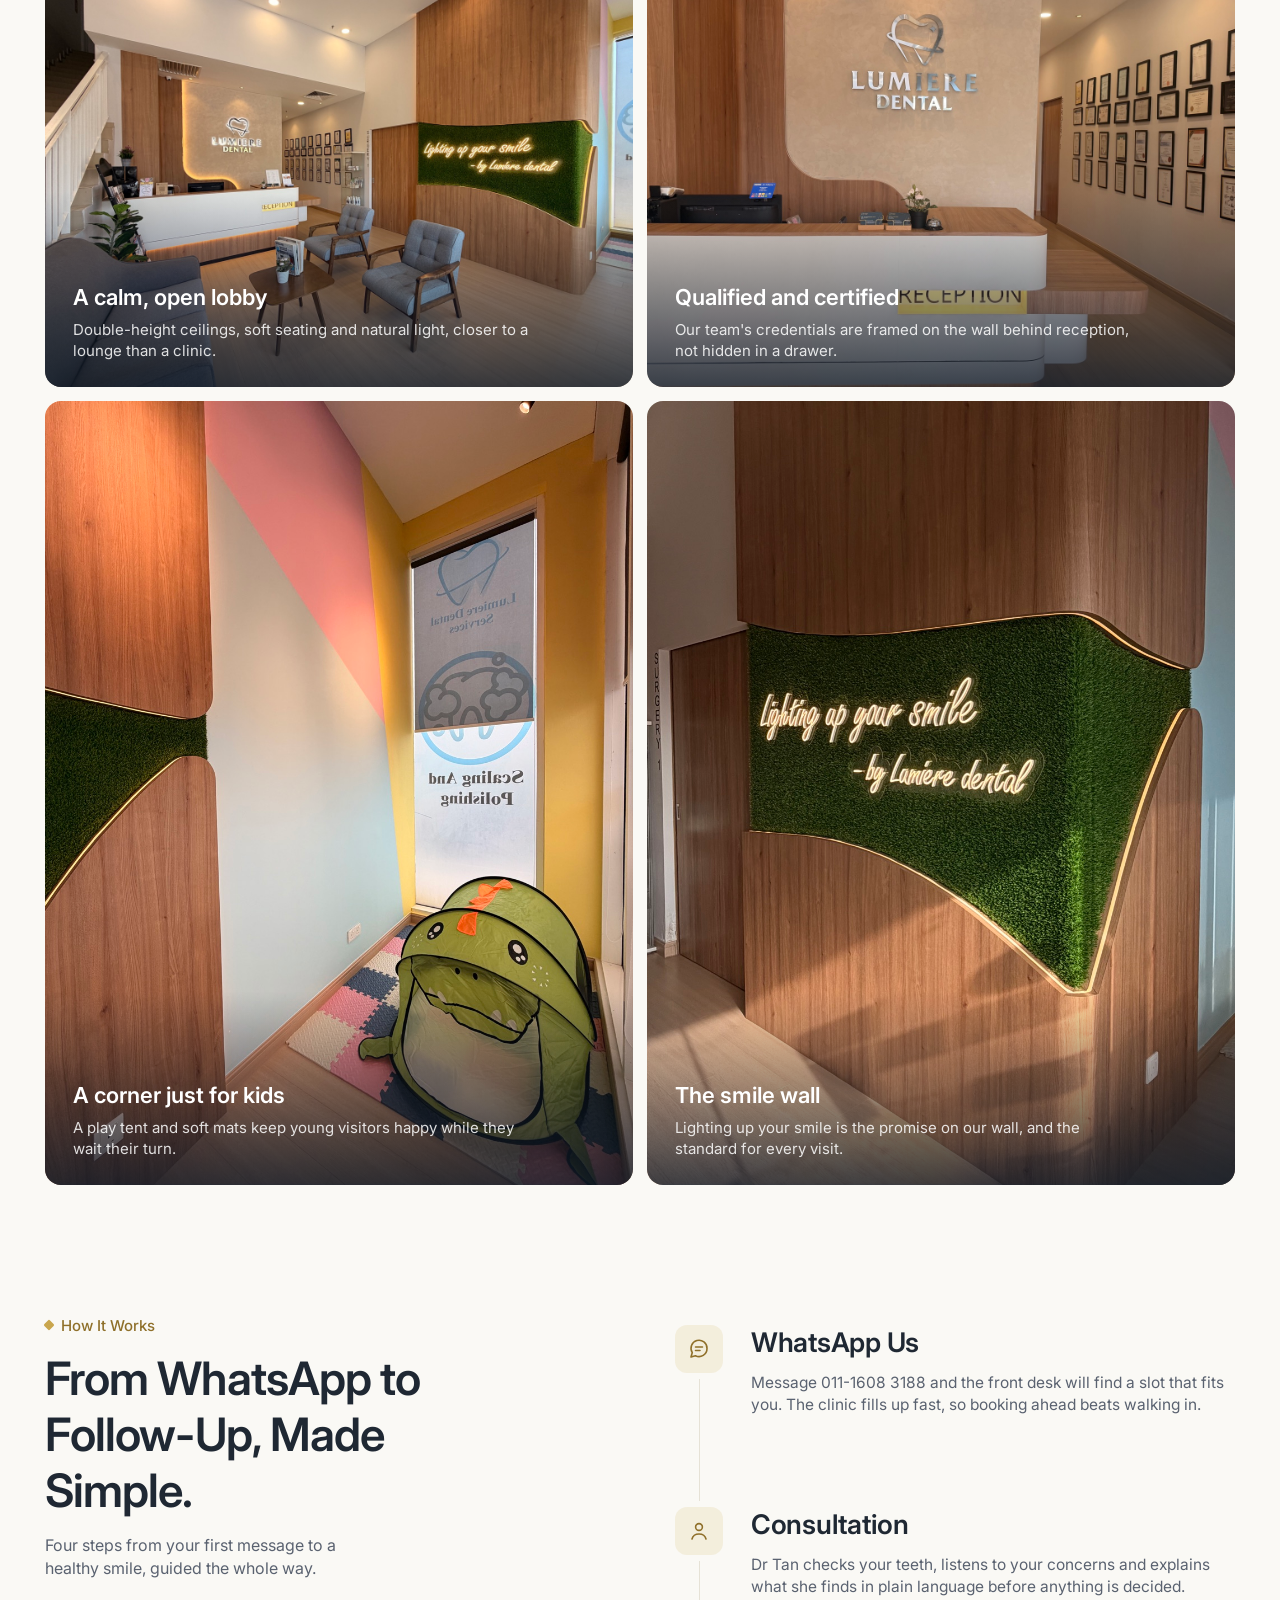
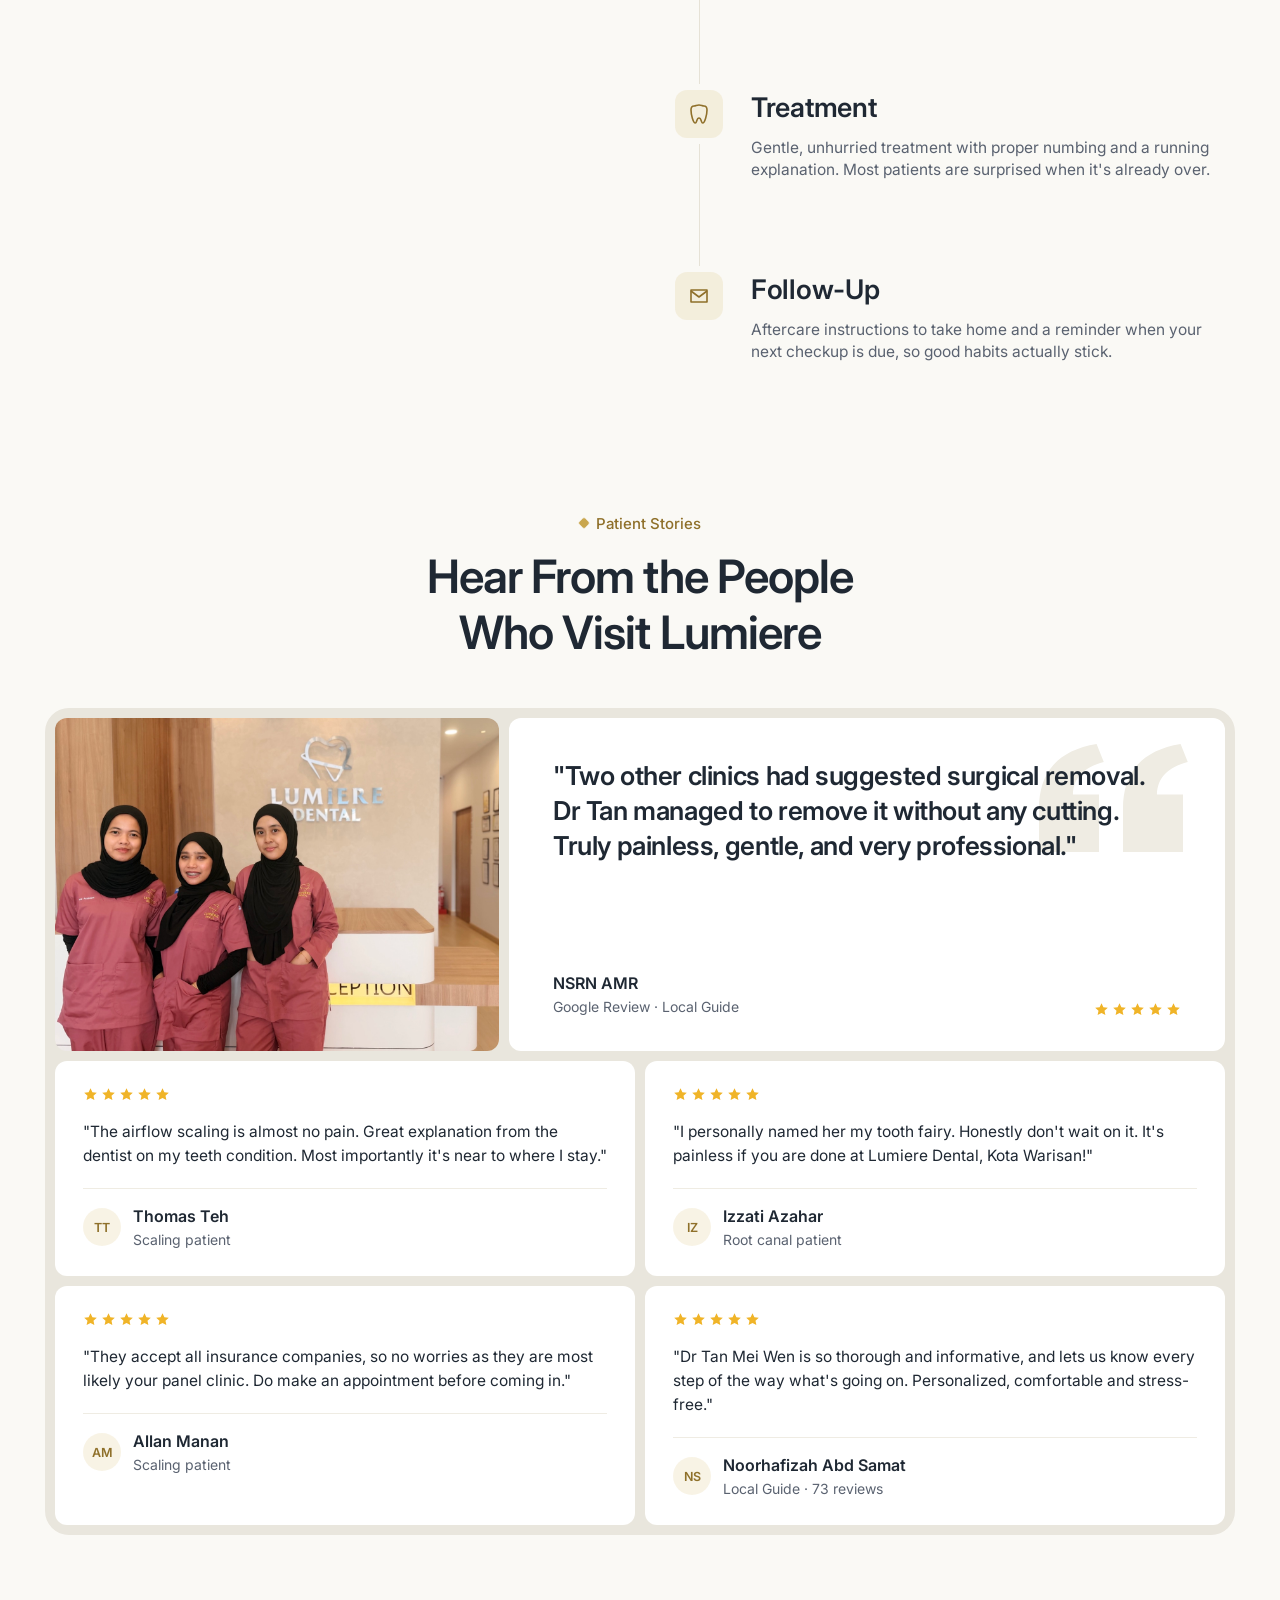
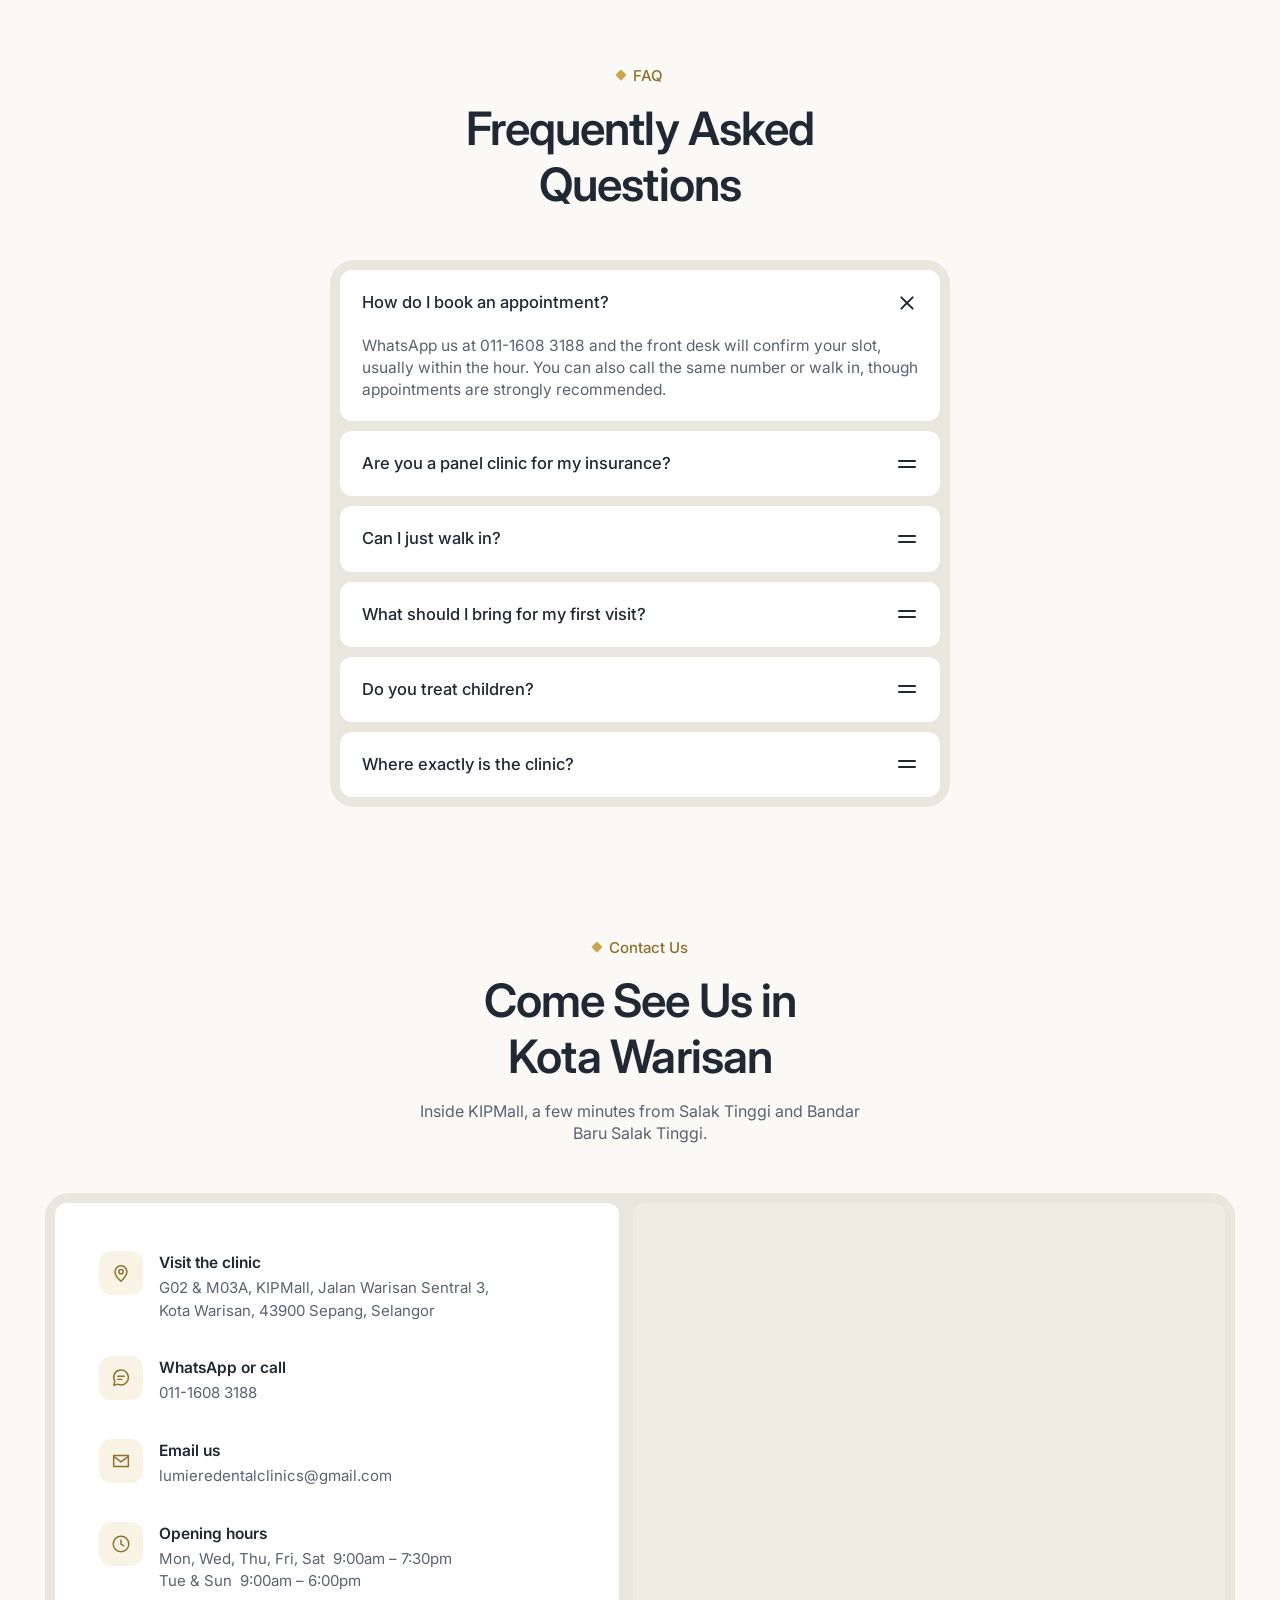
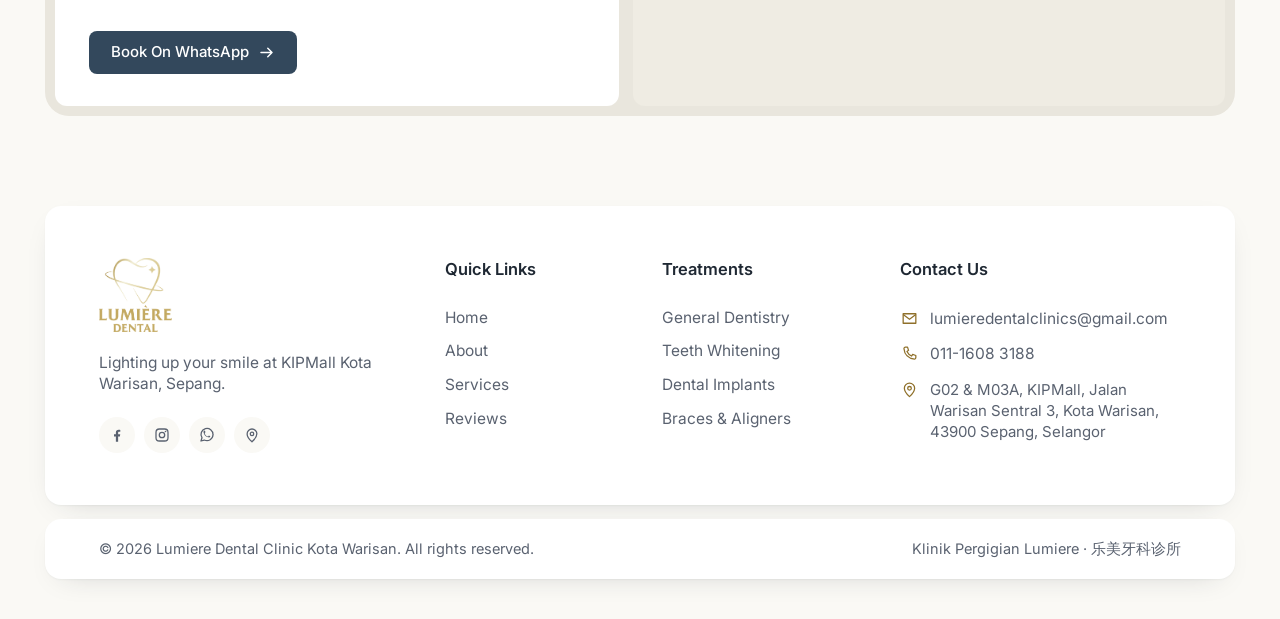
==== commit e1634e14: "Client amendments: copy, panels, nav sizing, Dr Tan bio, 8 services, contact - Hero rewritten to sup" ====
--- a/index.html
+++ b/index.html
@@ -3,8 +3,8 @@
 <head>
 <meta charset="UTF-8">
 <meta name="viewport" content="width=device-width, initial-scale=1.0">
-<title>Lumiere Dental Kota Warisan &ndash; Lighting Up Your Smile</title>
-<meta name="description" content="Gentle, modern dentistry for the whole family at KIPMall Kota Warisan, Sepang. Scaling, extractions, root canal treatment, paediatric dentistry and more.">
+<title>Dental Pain? Get Expert Care in Kota Warisan &ndash; Lumiere Dental</title>
+<meta name="description" content="Experiencing dental pain? Our Kota Warisan dental clinic provides gentle care to help restore your smile. General dentistry, whitening, implants, braces and more at KIPMall Kota Warisan, Sepang.">
 <link rel="icon" type="image/png" href="assets/favicon.png">
 <link rel="preconnect" href="https://fonts.googleapis.com">
 <link rel="preconnect" href="https://fonts.gstatic.com" crossorigin>
@@ -27,6 +27,7 @@
       <a href="#services">Services</a>
       <a href="#reviews">Reviews</a>
       <a href="#faq">FAQ</a>
+      <a href="#contact">Contact</a>
     </nav>
     <div class="nav-cta">
       <a class="btn btn-primary" href="https://wa.me/601116083188?text=Hi%20Lumiere%20Dental%20Kota%20Warisan%2C%20I%27d%20like%20to%20book%20an%20appointment." target="_blank" rel="noopener">
@@ -44,6 +45,7 @@
     <a href="#services">Services</a>
     <a href="#reviews">Reviews</a>
     <a href="#faq">FAQ</a>
+    <a href="#contact">Contact</a>
     <a class="btn btn-primary" href="https://wa.me/601116083188?text=Hi%20Lumiere%20Dental%20Kota%20Warisan%2C%20I%27d%20like%20to%20book%20an%20appointment." target="_blank" rel="noopener">Book An Appointment
       <svg viewBox="0 0 20 20" fill="none" aria-hidden="true"><path d="M3.5 10h13m0 0-5-5m5 5-5 5" stroke="currentColor" stroke-width="1.7" stroke-linecap="round" stroke-linejoin="round"/></svg>
     </a>
@@ -61,15 +63,15 @@
       <span class="badge badge-solid">Trusted</span>
       <span class="badge badge-soft">KIPMall Kota Warisan &middot; Sepang</span>
     </div>
-    <h1 data-appear style="--d:.15s">Lighting Up Your Smile<br>Today. Tomorrow. Always.</h1>
-    <p class="hero-sub" data-appear style="--d:.3s">Gentle, modern dentistry for the whole family in the heart of Kota Warisan.</p>
+    <h1 data-appear style="--d:.15s">Dental Pain? Get Expert<br>Care in Kota Warisan</h1>
+    <p class="hero-sub" data-appear style="--d:.3s">Experiencing dental pain? Our Kota Warisan dental clinic provides gentle care to help restore your smile.</p>
     <div class="hero-actions" data-appear style="--d:.42s">
       <a class="btn btn-light" href="https://wa.me/601116083188?text=Hi%20Lumiere%20Dental%20Kota%20Warisan%2C%20I%27d%20like%20to%20book%20an%20appointment." target="_blank" rel="noopener">
         Book An Appointment
         <svg viewBox="0 0 20 20" fill="none" aria-hidden="true"><path d="M3.5 10h13m0 0-5-5m5 5-5 5" stroke="currentColor" stroke-width="1.7" stroke-linecap="round" stroke-linejoin="round"/></svg>
       </a>
-      <a class="btn btn-ghost" href="#about">
-        About Us
+      <a class="btn btn-ghost" href="#services">
+        Our Services
         <svg viewBox="0 0 20 20" fill="none" aria-hidden="true"><path d="M3.5 10h13m0 0-5-5m5 5-5 5" stroke="currentColor" stroke-width="1.7" stroke-linecap="round" stroke-linejoin="round"/></svg>
       </a>
     </div>
@@ -88,63 +90,84 @@
         <p>Rated 5.0 on Google Reviews</p>
       </div>
     </div>
-    <div class="hero-partners" data-appear style="--d:.68s">
-      <p>Panel &amp; insurance partners:</p>
-      <div class="partner-row">
-        <span>AIA</span><span>PM Care</span><span>MiCare</span><span>Koperasi Polis</span><span>and more</span>
-      </div>
-    </div>
-  </div>
-</section>
-
-<!-- ============ VISION / ABOUT ============ -->
+  </div>
+</section>
+
+<!-- ============ PANELS ============ -->
+<section class="section section-panels" id="panels">
+  <div class="container">
+    <div class="panel-card" data-appear>
+      <h2 class="panel-title">Our Panels</h2>
+      <p class="panel-sub">We are a panel clinic for major insurers and benefit providers.</p>
+      <div class="panel-logos">
+        <img src="assets/panels/pmcare.png" alt="PMCare">
+        <img src="assets/panels/mednefits.png" alt="Mednefits">
+        <img src="assets/panels/aia.png" alt="AIA">
+        <img src="assets/panels/healthmetrics.png" alt="HealthMetrics">
+        <img src="assets/panels/medkad.png" alt="MedKad">
+      </div>
+    </div>
+  </div>
+</section>
+
+<!-- ============ ABOUT ============ -->
 <section class="section" id="about">
   <div class="container">
     <div class="section-head" data-appear>
       <p class="eyebrow"><span class="diamond" aria-hidden="true"></span>Why Lumiere</p>
       <h2>A Different Kind of<br>Dental Visit</h2>
       <p class="section-sub">One resident dentist, a calm modern space, and care that puts comfort before everything else.</p>
-      <a class="btn btn-primary" href="https://www.lumieredental.com.my/" target="_blank" rel="noopener">
-        Read More About Us
-        <svg viewBox="0 0 20 20" fill="none" aria-hidden="true"><path d="M3.5 10h13m0 0-5-5m5 5-5 5" stroke="currentColor" stroke-width="1.7" stroke-linecap="round" stroke-linejoin="round"/></svg>
-      </a>
     </div>
 
     <div class="vision-tray" data-appear-group>
-      <div class="vision-col">
-        <div class="vision-card" data-appear style="--d:.05s">
-          <div class="icon-tile" aria-hidden="true">
-            <svg viewBox="0 0 24 24" fill="none"><path d="M12 3c-2.4 0-3.1 1-5 1S4 5.6 4 8c0 4.5 2.2 13 4.3 13 1.6 0 1.2-5 3.7-5s2.1 5 3.7 5C17.8 21 20 12.5 20 8c0-2.4-1.1-4-3-4s-2.6-1-5-1Z" stroke="currentColor" stroke-width="1.6" stroke-linejoin="round"/></svg>
-          </div>
-          <h3>Painless-first dentistry</h3>
-          <p>Gentle techniques from airflow scaling to careful extractions, so treatment stays calm from start to finish.</p>
-        </div>
-        <div class="vision-card" data-appear style="--d:.15s">
-          <div class="icon-tile" aria-hidden="true">
-            <svg viewBox="0 0 24 24" fill="none"><circle cx="12" cy="8" r="3.4" stroke="currentColor" stroke-width="1.6"/><path d="M5 20c.8-3.3 3.6-5 7-5s6.2 1.7 7 5" stroke="currentColor" stroke-width="1.6" stroke-linecap="round"/></svg>
-          </div>
-          <h3>Led by Dr Tan Mei-Wen</h3>
-          <p>DDS from MAHSA University with Distinction, plus a postgraduate diploma in clinical orthodontics.</p>
-        </div>
-      </div>
-      <div class="vision-photo" data-appear style="--d:.25s">
-        <img class="crop-left" src="assets/team-neon.jpg" alt="The Lumiere Dental team in front of the clinic's neon smile wall">
-      </div>
-      <div class="vision-col">
-        <div class="vision-card" data-appear style="--d:.35s">
-          <div class="icon-tile" aria-hidden="true">
-            <svg viewBox="0 0 24 24" fill="none"><path d="M12 21s-7.5-4.6-9.3-9.1C1.3 8.4 3.2 5 6.6 5c2 0 3.4 1 4 2.2h2.8C14 6 15.4 5 17.4 5c3.4 0 5.3 3.4 3.9 6.9C19.5 16.4 12 21 12 21Z" stroke="currentColor" stroke-width="1.6" stroke-linejoin="round"/></svg>
-          </div>
-          <h3>Family-friendly clinic</h3>
-          <p>A dedicated kids corner and unhurried appointments make first visits easy for the little ones.</p>
-        </div>
-        <div class="vision-card" data-appear style="--d:.45s">
-          <div class="icon-tile" aria-hidden="true">
-            <svg viewBox="0 0 24 24" fill="none"><path d="M12 3 4 6v5c0 5 3.4 8.6 8 10 4.6-1.4 8-5 8-10V6l-8-3Z" stroke="currentColor" stroke-width="1.6" stroke-linejoin="round"/><path d="m8.7 11.8 2.3 2.3 4.3-4.3" stroke="currentColor" stroke-width="1.6" stroke-linecap="round" stroke-linejoin="round"/></svg>
-          </div>
-          <h3>Insurance panel clinic</h3>
-          <p>A panel clinic for major insurers including AIA and PM Care, with claims handled at the front desk.</p>
-        </div>
+      <div class="vision-card" data-appear style="--d:.05s">
+        <div class="icon-tile" aria-hidden="true">
+          <svg viewBox="0 0 24 24" fill="none"><path d="M12 3c-2.4 0-3.1 1-5 1S4 5.6 4 8c0 4.5 2.2 13 4.3 13 1.6 0 1.2-5 3.7-5s2.1 5 3.7 5C17.8 21 20 12.5 20 8c0-2.4-1.1-4-3-4s-2.6-1-5-1Z" stroke="currentColor" stroke-width="1.6" stroke-linejoin="round"/></svg>
+        </div>
+        <h3>Painless-first dentistry</h3>
+        <p>Gentle techniques from airflow scaling to careful extractions, so treatment stays calm from start to finish.</p>
+      </div>
+      <div class="vision-card" data-appear style="--d:.13s">
+        <div class="icon-tile" aria-hidden="true">
+          <svg viewBox="0 0 24 24" fill="none"><circle cx="12" cy="8" r="3.4" stroke="currentColor" stroke-width="1.6"/><path d="M5 20c.8-3.3 3.6-5 7-5s6.2 1.7 7 5" stroke="currentColor" stroke-width="1.6" stroke-linecap="round"/></svg>
+        </div>
+        <h3>Led by Dr Tan Mei-Wen</h3>
+        <p>DDS from MAHSA University with Distinction, plus a postgraduate diploma in clinical orthodontics.</p>
+      </div>
+      <div class="vision-card" data-appear style="--d:.21s">
+        <div class="icon-tile" aria-hidden="true">
+          <svg viewBox="0 0 24 24" fill="none"><path d="M12 21s-7.5-4.6-9.3-9.1C1.3 8.4 3.2 5 6.6 5c2 0 3.4 1 4 2.2h2.8C14 6 15.4 5 17.4 5c3.4 0 5.3 3.4 3.9 6.9C19.5 16.4 12 21 12 21Z" stroke="currentColor" stroke-width="1.6" stroke-linejoin="round"/></svg>
+        </div>
+        <h3>Family-friendly clinic</h3>
+        <p>A dedicated kids corner and unhurried appointments make first visits easy for the little ones.</p>
+      </div>
+      <div class="vision-card" data-appear style="--d:.29s">
+        <div class="icon-tile" aria-hidden="true">
+          <svg viewBox="0 0 24 24" fill="none"><path d="M12 3 4 6v5c0 5 3.4 8.6 8 10 4.6-1.4 8-5 8-10V6l-8-3Z" stroke="currentColor" stroke-width="1.6" stroke-linejoin="round"/><path d="m8.7 11.8 2.3 2.3 4.3-4.3" stroke="currentColor" stroke-width="1.6" stroke-linecap="round" stroke-linejoin="round"/></svg>
+        </div>
+        <h3>Insurance panel clinic</h3>
+        <p>A panel clinic for major insurers including AIA, PMCare and Mednefits, with claims handled at the front desk.</p>
+      </div>
+    </div>
+
+    <!-- Dr Tan biography -->
+    <div class="doc-block" data-appear>
+      <figure class="doc-photo">
+        <img src="assets/team-neon.jpg" alt="The Lumiere Dental Kota Warisan team at the clinic's neon smile wall">
+      </figure>
+      <div class="doc-body">
+        <p class="eyebrow eyebrow-left"><span class="diamond" aria-hidden="true"></span>Meet Your Dentist</p>
+        <div class="doc-id">
+          <img class="doc-avatar" src="assets/dr-tan.jpg" alt="Dr Tan Mei-Wen">
+          <div>
+            <h3>Dr Tan Mei-Wen</h3>
+            <p class="doc-role">Resident Dentist &middot; Lumiere Dental Kota Warisan</p>
+          </div>
+        </div>
+        <p>Dr Tan graduated with a Doctor of Dental Surgery from MAHSA University in 2016, with Distinction in Conservative Dentistry. She began her career in the government sector at Klinik Pergigian Taman Medan, and chose to extend her time in public service before moving into private practice. She also holds a Postgraduate Diploma in Clinical Orthodontics.</p>
+        <p>With a strong interest in preserving natural teeth, Dr Tan believes dentistry goes beyond simply treating teeth. She takes a holistic and individualised approach, taking time to understand each patient's concerns, expectations and overall wellbeing when planning treatment.</p>
+        <p>Her approach centres on clear communication, thoughtful treatment planning and a high standard of care, because building trust and helping patients understand their treatment is what achieves good long-term oral health.</p>
+        <p class="doc-fun">Outside of dentistry she is a home barista with a love for a good cuppa. A fun fact: she is a left-handed dentist working with a right-handed dental chair, something she has happily adapted to throughout her career.</p>
       </div>
     </div>
 
@@ -167,8 +190,8 @@
         <div class="icon-tile" aria-hidden="true">
           <svg viewBox="0 0 24 24" fill="none"><path d="M12 3c-2.4 0-3.1 1-5 1S4 5.6 4 8c0 4.5 2.2 13 4.3 13 1.6 0 1.2-5 3.7-5s2.1 5 3.7 5C17.8 21 20 12.5 20 8c0-2.4-1.1-4-3-4s-2.6-1-5-1Z" stroke="currentColor" stroke-width="1.6" stroke-linejoin="round"/></svg>
         </div>
-        <p class="stat-num"><span data-count-to="7">0</span></p>
-        <p class="stat-label">Treatments In-House</p>
+        <p class="stat-num"><span data-count-to="8">0</span></p>
+        <p class="stat-label">Treatments Offered</p>
       </div>
       <div class="stat-card" data-appear style="--d:.35s">
         <div class="icon-tile" aria-hidden="true">
@@ -187,71 +210,129 @@
     <div class="section-head" data-appear>
       <p class="eyebrow"><span class="diamond" aria-hidden="true"></span>Our Services</p>
       <h2>Complete Dental Care<br>Under One Roof</h2>
-      <p class="section-sub">Seven core treatments handled in-clinic by Dr Tan and her team, from routine cleaning to root canal.</p>
+      <p class="section-sub">From routine checkups to a full smile makeover, handled in-clinic by Dr Tan and her team.</p>
     </div>
 
     <div class="svc-stack">
 
       <article class="svc-card">
-        <div class="svc-media">
-          <img src="assets/svc-scaling.jpg" alt="Scaling and polishing with a dental mirror and scaler">
-        </div>
+        <div class="svc-media"><img src="assets/svc-scaling.jpg" alt="A dental checkup with mirror and scaler"></div>
         <div class="svc-body">
-          <span class="pill">Scaling &amp; Polishing</span>
-          <h2>Painless Airflow Cleaning for Healthier Gums</h2>
-          <p>Regular scaling keeps plaque, stains and gum problems away. Our airflow method makes it comfortable enough for first-timers.</p>
+          <span class="pill"><img src="assets/icons/general.png" alt="">General Dentistry</span>
+          <h2>Everyday Care That Keeps Problems Away</h2>
+          <p>Routine checkups, cleaning and fillings that catch small problems before they turn into painful ones.</p>
           <ul class="check-list">
-            <li>Airflow scaling with almost no pain</li>
-            <li>Stain and plaque removal</li>
-            <li>Gum health assessment every visit</li>
-            <li>Polishing for a smooth, clean finish</li>
+            <li>Checkups and full oral examination</li>
+            <li>Airflow scaling and polishing</li>
+            <li>Tooth-coloured fillings</li>
+            <li>Extractions and minor oral surgery</li>
             <li>Clear explanation of your teeth condition</li>
           </ul>
+          <a class="btn btn-primary svc-cta" href="https://wa.me/601116083188?text=Hi%2C%20I%27d%20like%20to%20ask%20about%20General%20Dentistry%20at%20Lumiere%20Kota%20Warisan." target="_blank" rel="noopener">Book This Treatment
+            <svg viewBox="0 0 20 20" fill="none" aria-hidden="true"><path d="M3.5 10h13m0 0-5-5m5 5-5 5" stroke="currentColor" stroke-width="1.7" stroke-linecap="round" stroke-linejoin="round"/></svg>
+          </a>
         </div>
       </article>
 
       <article class="svc-card svc-flip">
-        <div class="svc-media">
-          <img src="assets/svc-surgery.jpg" alt="Dentists performing a minor oral surgery procedure">
-        </div>
+        <div class="svc-media"><img src="assets/svc-whitening.jpg" alt="A bright white smile after whitening"></div>
         <div class="svc-body">
-          <span class="pill">Extractions &amp; Minor Oral Surgery</span>
-          <h2>Wisdom Teeth Removed the Gentle Way</h2>
-          <p>Careful assessment first, gentle hands second. Many extractions here are completed without surgical cutting at all.</p>
+          <span class="pill"><img src="assets/icons/whitening.png" alt="">Teeth Whitening</span>
+          <h2>A Brighter Smile, Safely Done</h2>
+          <p>Professional whitening that lifts years of coffee, tea and teh tarik stains without damaging your enamel.</p>
           <ul class="check-list">
-            <li>Wisdom tooth assessment and removal</li>
-            <li>Non-surgical approach where possible</li>
-            <li>Broken and damaged tooth extraction</li>
-            <li>Numbing done properly before any work</li>
-            <li>Aftercare instructions and follow-up</li>
+            <li>Shade assessment before we start</li>
+            <li>In-clinic professional whitening</li>
+            <li>Take-home whitening kits</li>
+            <li>Enamel-safe, dentist-supervised</li>
+            <li>Advice on keeping the result</li>
           </ul>
+          <a class="btn btn-primary svc-cta" href="https://wa.me/601116083188?text=Hi%2C%20I%27d%20like%20to%20ask%20about%20Teeth%20Whitening%20at%20Lumiere%20Kota%20Warisan." target="_blank" rel="noopener">Book This Treatment
+            <svg viewBox="0 0 20 20" fill="none" aria-hidden="true"><path d="M3.5 10h13m0 0-5-5m5 5-5 5" stroke="currentColor" stroke-width="1.7" stroke-linecap="round" stroke-linejoin="round"/></svg>
+          </a>
         </div>
       </article>
 
       <article class="svc-card">
-        <div class="svc-media">
-          <img src="assets/svc-kids.jpg" alt="A smiling child sitting in the dental chair">
-        </div>
+        <div class="svc-media"><img src="assets/svc-implants.jpg" alt="A dentist reviewing dental x-rays"></div>
         <div class="svc-body">
-          <span class="pill">Paediatric Dentistry</span>
-          <h2>First Dental Visits Your Child Will Enjoy</h2>
-          <p>A kids corner, patient explanations and a gentle pace turn checkups into something children stop being afraid of.</p>
+          <span class="pill"><img src="assets/icons/implants.png" alt="">Dental Implants</span>
+          <h2>Replace Missing Teeth for Good</h2>
+          <p>An implant restores a missing tooth from the root up, so you can bite and speak normally again.</p>
           <ul class="check-list">
-            <li>Checkups paced around your child</li>
-            <li>Gentle cleaning and fluoride care</li>
-            <li>Early alignment and habit checks</li>
-            <li>A play corner while the family waits</li>
-            <li>Advice for parents at every stage</li>
+            <li>X-ray assessment and planning</li>
+            <li>Single and multiple tooth implants</li>
+            <li>Natural-looking implant crowns</li>
+            <li>Step-by-step timeline explained upfront</li>
+            <li>Follow-up care after placement</li>
           </ul>
+          <a class="btn btn-primary svc-cta" href="https://wa.me/601116083188?text=Hi%2C%20I%27d%20like%20to%20ask%20about%20Dental%20Implants%20at%20Lumiere%20Kota%20Warisan." target="_blank" rel="noopener">Book This Treatment
+            <svg viewBox="0 0 20 20" fill="none" aria-hidden="true"><path d="M3.5 10h13m0 0-5-5m5 5-5 5" stroke="currentColor" stroke-width="1.7" stroke-linecap="round" stroke-linejoin="round"/></svg>
+          </a>
         </div>
       </article>
 
       <article class="svc-card svc-flip">
-        <div class="svc-media">
-          <img src="assets/svc-crowns.jpg" alt="A dental bridge model held in a dentist's hands">
-        </div>
+        <div class="svc-media"><img src="assets/svc-invisalign.jpg" alt="A clear aligner being placed over teeth"></div>
         <div class="svc-body">
-          <span class="pill">Crowns &amp; Bridges</span>
+          <span class="pill"><img src="assets/icons/invisalign.png" alt="">Invisalign / Clear Correct</span>
+          <h2>Straighten Your Teeth Without Braces</h2>
+          <p>Clear removable aligners that move your teeth quietly, so most people never notice you are in treatment.</p>
+          <ul class="check-list">
+            <li>Digital assessment and treatment plan</li>
+            <li>Nearly invisible custom aligners</li>
+            <li>Removable for meals and brushing</li>
+            <li>Fewer clinic visits than fixed braces</li>
+            <li>Retainers to hold the final result</li>
+          </ul>
+          <a class="btn btn-primary svc-cta" href="https://wa.me/601116083188?text=Hi%2C%20I%27d%20like%20to%20ask%20about%20Invisalign%20or%20Clear%20Correct%20at%20Lumiere%20Kota%20Warisan." target="_blank" rel="noopener">Book This Treatment
+            <svg viewBox="0 0 20 20" fill="none" aria-hidden="true"><path d="M3.5 10h13m0 0-5-5m5 5-5 5" stroke="currentColor" stroke-width="1.7" stroke-linecap="round" stroke-linejoin="round"/></svg>
+          </a>
+        </div>
+      </article>
+
+      <article class="svc-card">
+        <div class="svc-media"><img src="assets/svc-braces.jpg" alt="Fixed braces on a set of teeth"></div>
+        <div class="svc-body">
+          <span class="pill"><img src="assets/icons/braces.png" alt="">Braces</span>
+          <h2>Classic Braces, Expertly Fitted</h2>
+          <p>Fixed braces remain the most reliable way to correct crowding and bite problems, planned by a dentist with postgraduate orthodontic training.</p>
+          <ul class="check-list">
+            <li>Orthodontic assessment and records</li>
+            <li>Metal and ceramic bracket options</li>
+            <li>Crowding, spacing and bite correction</li>
+            <li>Regular adjustment appointments</li>
+            <li>Retainers once braces come off</li>
+          </ul>
+          <a class="btn btn-primary svc-cta" href="https://wa.me/601116083188?text=Hi%2C%20I%27d%20like%20to%20ask%20about%20Braces%20at%20Lumiere%20Kota%20Warisan." target="_blank" rel="noopener">Book This Treatment
+            <svg viewBox="0 0 20 20" fill="none" aria-hidden="true"><path d="M3.5 10h13m0 0-5-5m5 5-5 5" stroke="currentColor" stroke-width="1.7" stroke-linecap="round" stroke-linejoin="round"/></svg>
+          </a>
+        </div>
+      </article>
+
+      <article class="svc-card svc-flip">
+        <div class="svc-media"><img src="assets/svc-rootcanal.jpg" alt="Root canal treatment in progress"></div>
+        <div class="svc-body">
+          <span class="pill"><img src="assets/icons/rootcanal.png" alt="">Root Canal Treatment</span>
+          <h2>Save the Tooth Instead of Losing It</h2>
+          <p>Dr Tan's focus is preserving natural teeth. Root canal treatment here is methodical, explained clearly, and painless.</p>
+          <ul class="check-list">
+            <li>Assessment and honest advice first</li>
+            <li>Treatment focused on saving the tooth</li>
+            <li>Proper numbing and a patient pace</li>
+            <li>Every step explained as it happens</li>
+            <li>Crown options to protect the result</li>
+          </ul>
+          <a class="btn btn-primary svc-cta" href="https://wa.me/601116083188?text=Hi%2C%20I%27d%20like%20to%20ask%20about%20Root%20Canal%20Treatment%20at%20Lumiere%20Kota%20Warisan." target="_blank" rel="noopener">Book This Treatment
+            <svg viewBox="0 0 20 20" fill="none" aria-hidden="true"><path d="M3.5 10h13m0 0-5-5m5 5-5 5" stroke="currentColor" stroke-width="1.7" stroke-linecap="round" stroke-linejoin="round"/></svg>
+          </a>
+        </div>
+      </article>
+
+      <article class="svc-card">
+        <div class="svc-media"><img src="assets/svc-crowns.jpg" alt="A dental bridge model held in a dentist's hands"></div>
+        <div class="svc-body">
+          <span class="pill"><img src="assets/icons/crowns.png" alt="">Crown &amp; Bridges</span>
           <h2>Restore Damaged Teeth to Full Strength</h2>
           <p>Crowns protect what remains and bridges close the gaps, matched in shade so the repair disappears into your smile.</p>
           <ul class="check-list">
@@ -261,42 +342,28 @@
             <li>Precise fitting over multiple visits</li>
             <li>Care advice to make them last</li>
           </ul>
+          <a class="btn btn-primary svc-cta" href="https://wa.me/601116083188?text=Hi%2C%20I%27d%20like%20to%20ask%20about%20Crown%20and%20Bridges%20at%20Lumiere%20Kota%20Warisan." target="_blank" rel="noopener">Book This Treatment
+            <svg viewBox="0 0 20 20" fill="none" aria-hidden="true"><path d="M3.5 10h13m0 0-5-5m5 5-5 5" stroke="currentColor" stroke-width="1.7" stroke-linecap="round" stroke-linejoin="round"/></svg>
+          </a>
         </div>
       </article>
 
-      <article class="svc-card">
-        <div class="svc-media">
-          <img src="assets/svc-dentures.jpg" alt="A full upper denture held up for fitting">
-        </div>
+      <article class="svc-card svc-flip">
+        <div class="svc-media"><img src="assets/svc-makeover.jpg" alt="A confident smile after a smile makeover"></div>
         <div class="svc-body">
-          <span class="pill">Dentures</span>
-          <h2>Comfortable Dentures That Fit Properly</h2>
-          <p>Full and partial dentures shaped to your bite, with adjustment visits included until they feel like your own.</p>
+          <span class="pill"><img src="assets/icons/makeover.png" alt="">Smile Makeover</span>
+          <h2>A Complete Plan for the Smile You Want</h2>
+          <p>When more than one thing needs fixing, a makeover combines the right treatments into a single plan with one clear outcome.</p>
           <ul class="check-list">
-            <li>Full and partial denture options</li>
-            <li>Impressions taken in-clinic</li>
-            <li>Fit adjustments until comfortable</li>
-            <li>Repairs and relining for existing sets</li>
-            <li>Guidance on daily denture care</li>
+            <li>Full smile assessment and goals</li>
+            <li>Combines whitening, veneers and alignment</li>
+            <li>Treatment sequenced in the right order</li>
+            <li>Costs and timeline agreed upfront</li>
+            <li>Reviews at every stage</li>
           </ul>
-        </div>
-      </article>
-
-      <article class="svc-card svc-flip">
-        <div class="svc-media">
-          <img src="assets/svc-rootcanal.jpg" alt="Root canal treatment with mirror and probe">
-        </div>
-        <div class="svc-body">
-          <span class="pill">Root Canal Treatment</span>
-          <h2>Save the Tooth Instead of Losing It</h2>
-          <p>Dr Tan's focus is preserving natural teeth. Root canal treatment here is methodical, explained clearly, and painless.</p>
-          <ul class="check-list">
-            <li>Assessment and honest advice first</li>
-            <li>Treatment focused on saving the tooth</li>
-            <li>Proper numbing and a patient pace</li>
-            <li>Every step explained as it happens</li>
-            <li>Crown options to protect the result</li>
-          </ul>
+          <a class="btn btn-primary svc-cta" href="https://wa.me/601116083188?text=Hi%2C%20I%27d%20like%20to%20ask%20about%20a%20Smile%20Makeover%20at%20Lumiere%20Kota%20Warisan." target="_blank" rel="noopener">Book This Treatment
+            <svg viewBox="0 0 20 20" fill="none" aria-hidden="true"><path d="M3.5 10h13m0 0-5-5m5 5-5 5" stroke="currentColor" stroke-width="1.7" stroke-linecap="round" stroke-linejoin="round"/></svg>
+          </a>
         </div>
       </article>
 
@@ -312,34 +379,38 @@
       <h2>A Space Designed to<br>Put You at Ease</h2>
     </div>
     <div class="fac-grid" data-appear-group>
-      <figure class="fac-card fac-a" data-appear style="--d:.05s">
-        <img src="assets/lobby-reverse.jpg" alt="The lobby and waiting lounge">
-        <figcaption>
-          <h3>A calm, open lobby</h3>
-          <p>Double-height ceilings, soft seating and natural light, closer to a lounge than a clinic.</p>
-        </figcaption>
-      </figure>
-      <figure class="fac-card fac-b" data-appear style="--d:.15s">
-        <img src="assets/reception.jpg" alt="Reception desk with the certificate wall">
-        <figcaption>
-          <h3>Qualified and certified</h3>
-          <p>Our team's credentials are framed on the wall behind reception, not hidden in a drawer.</p>
-        </figcaption>
-      </figure>
-      <figure class="fac-card fac-c" data-appear style="--d:.25s">
-        <img class="crop-bottom" src="assets/kids-corner.jpg" alt="The kids corner play area">
-        <figcaption>
-          <h3>A corner just for kids</h3>
-          <p>A play tent and soft mats keep young visitors happy while they wait their turn.</p>
-        </figcaption>
-      </figure>
-      <figure class="fac-card fac-d" data-appear style="--d:.35s">
-        <img src="assets/neon-wall.jpg" alt="The neon smile wall">
-        <figcaption>
-          <h3>The smile wall</h3>
-          <p>Lighting up your smile is the promise on our wall, and the standard for every visit.</p>
-        </figcaption>
-      </figure>
+      <div class="fac-col">
+        <figure class="fac-card ratio-land" data-appear style="--d:.05s">
+          <img src="assets/lobby-reverse.jpg" alt="The lobby and waiting lounge">
+          <figcaption>
+            <h3>A calm, open lobby</h3>
+            <p>Double-height ceilings, soft seating and natural light, closer to a lounge than a clinic.</p>
+          </figcaption>
+        </figure>
+        <figure class="fac-card ratio-port" data-appear style="--d:.15s">
+          <img src="assets/kids-corner.jpg" alt="The kids corner play area">
+          <figcaption>
+            <h3>A corner just for kids</h3>
+            <p>A play tent and soft mats keep young visitors happy while they wait their turn.</p>
+          </figcaption>
+        </figure>
+      </div>
+      <div class="fac-col">
+        <figure class="fac-card ratio-land" data-appear style="--d:.1s">
+          <img src="assets/reception.jpg" alt="Reception desk with the certificate wall">
+          <figcaption>
+            <h3>Qualified and certified</h3>
+            <p>Our team's credentials are framed on the wall behind reception, not hidden in a drawer.</p>
+          </figcaption>
+        </figure>
+        <figure class="fac-card ratio-port" data-appear style="--d:.2s">
+          <img src="assets/neon-wall.jpg" alt="The neon smile wall">
+          <figcaption>
+            <h3>The smile wall</h3>
+            <p>Lighting up your smile is the promise on our wall, and the standard for every visit.</p>
+          </figcaption>
+        </figure>
+      </div>
     </div>
   </div>
 </section>
@@ -497,39 +568,6 @@
   </div>
 </section>
 
-<!-- ============ BLOG ============ -->
-<section class="section" id="blog">
-  <div class="container">
-    <div class="blog-head" data-appear>
-      <div>
-        <p class="eyebrow eyebrow-left"><span class="diamond" aria-hidden="true"></span>Smile Guide</p>
-        <h2>Simple, Honest Advice for Healthier Teeth.</h2>
-      </div>
-      <a class="btn btn-primary" href="https://www.facebook.com/lumieredentalsepang" target="_blank" rel="noopener">
-        Follow Our Updates
-        <svg viewBox="0 0 20 20" fill="none" aria-hidden="true"><path d="M3.5 10h13m0 0-5-5m5 5-5 5" stroke="currentColor" stroke-width="1.7" stroke-linecap="round" stroke-linejoin="round"/></svg>
-      </a>
-    </div>
-    <div class="blog-grid" data-appear-group>
-      <a class="blog-card" href="#" data-appear style="--d:.05s">
-        <div class="blog-img"><img src="assets/waiting-area.jpg" alt=""></div>
-        <h3>Why Airflow Scaling Doesn't Have to Hurt</h3>
-        <div class="blog-meta"><span>Aug 12, 2026</span><span>4 min</span></div>
-      </a>
-      <a class="blog-card" href="#" data-appear style="--d:.15s">
-        <div class="blog-img"><img src="assets/lobby-reverse.jpg" alt=""></div>
-        <h3>When a Wisdom Tooth Can Come Out Without Surgery</h3>
-        <div class="blog-meta"><span>Jul 28, 2026</span><span>5 min</span></div>
-      </a>
-      <a class="blog-card" href="#" data-appear style="--d:.25s">
-        <div class="blog-img"><img class="crop-bottom" src="assets/kids-corner.jpg" alt=""></div>
-        <h3>Preparing Your Child for Their First Dental Visit</h3>
-        <div class="blog-meta"><span>Jul 9, 2026</span><span>4 min</span></div>
-      </a>
-    </div>
-  </div>
-</section>
-
 <!-- ============ FAQ ============ -->
 <section class="section" id="faq">
   <div class="container">
@@ -550,7 +588,7 @@
           <span>Are you a panel clinic for my insurance?</span>
           <span class="faq-icon" aria-hidden="true"><i></i><i></i></span>
         </button>
-        <div class="faq-a"><div><p>We are a panel clinic for major insurers including AIA and PM Care. Message us your insurer and policy details and we will confirm your coverage before your visit.</p></div></div>
+        <div class="faq-a"><div><p>We are a panel clinic for AIA, PMCare, Mednefits, HealthMetrics and MedKad. Message us your insurer and policy details and we will confirm your coverage before your visit.</p></div></div>
       </div>
       <div class="faq-item">
         <button class="faq-q" aria-expanded="false">
@@ -571,7 +609,7 @@
           <span>Do you treat children?</span>
           <span class="faq-icon" aria-hidden="true"><i></i><i></i></span>
         </button>
-        <div class="faq-a"><div><p>Yes. Paediatric dentistry is one of our core services, and the clinic has a dedicated kids corner. Dr Tan paces every appointment around the child, never the clock.</p></div></div>
+        <div class="faq-a"><div><p>Yes. The clinic has a dedicated kids corner, and Dr Tan paces every appointment around the child rather than the clock.</p></div></div>
       </div>
       <div class="faq-item">
         <button class="faq-q" aria-expanded="false">
@@ -584,8 +622,71 @@
   </div>
 </section>
 
+<!-- ============ CONTACT ============ -->
+<section class="section section-contact" id="contact">
+  <div class="container">
+    <div class="section-head" data-appear>
+      <p class="eyebrow"><span class="diamond" aria-hidden="true"></span>Contact Us</p>
+      <h2>Come See Us in<br>Kota Warisan</h2>
+      <p class="section-sub">Inside KIPMall, a few minutes from Salak Tinggi and Bandar Baru Salak Tinggi.</p>
+    </div>
+
+    <div class="contact-grid" data-appear>
+      <div class="contact-info">
+        <a class="ct-row" href="https://maps.app.goo.gl/7LfYX7xw62fKfRQy7" target="_blank" rel="noopener">
+          <span class="ct-icon" aria-hidden="true">
+            <svg viewBox="0 0 24 24" fill="none"><path d="M12 21s6.5-5.7 6.5-10.5A6.5 6.5 0 0 0 5.5 10.5C5.5 15.3 12 21 12 21Z" stroke="currentColor" stroke-width="1.6" stroke-linejoin="round"/><circle cx="12" cy="10.5" r="2.3" stroke="currentColor" stroke-width="1.6"/></svg>
+          </span>
+          <span>
+            <strong>Visit the clinic</strong>
+            G02 &amp; M03A, KIPMall, Jalan Warisan Sentral 3,<br>Kota Warisan, 43900 Sepang, Selangor
+          </span>
+        </a>
+        <a class="ct-row" href="https://wa.me/601116083188?text=Hi%20Lumiere%20Dental%20Kota%20Warisan%2C%20I%27d%20like%20to%20book%20an%20appointment." target="_blank" rel="noopener">
+          <span class="ct-icon" aria-hidden="true">
+            <svg viewBox="0 0 24 24" fill="none"><path d="M20 11.5a8 8 0 0 1-11.6 7.2L4 20l1.3-4.4A8 8 0 1 1 20 11.5Z" stroke="currentColor" stroke-width="1.6" stroke-linejoin="round"/><path d="M8.5 10h7M8.5 13.5h4.5" stroke="currentColor" stroke-width="1.6" stroke-linecap="round"/></svg>
+          </span>
+          <span>
+            <strong>WhatsApp or call</strong>
+            011-1608 3188
+          </span>
+        </a>
+        <a class="ct-row" href="mailto:lumieredentalclinics@gmail.com">
+          <span class="ct-icon" aria-hidden="true">
+            <svg viewBox="0 0 24 24" fill="none"><path d="M4 6h16v12H4z" stroke="currentColor" stroke-width="1.6" stroke-linejoin="round"/><path d="m4 7 8 6 8-6" stroke="currentColor" stroke-width="1.6" stroke-linejoin="round"/></svg>
+          </span>
+          <span>
+            <strong>Email us</strong>
+            lumieredentalclinics@gmail.com
+          </span>
+        </a>
+        <div class="ct-row ct-static">
+          <span class="ct-icon" aria-hidden="true">
+            <svg viewBox="0 0 24 24" fill="none"><circle cx="12" cy="12" r="8.5" stroke="currentColor" stroke-width="1.6"/><path d="M12 7.5V12l3 2" stroke="currentColor" stroke-width="1.6" stroke-linecap="round"/></svg>
+          </span>
+          <span>
+            <strong>Opening hours</strong>
+            Mon, Wed, Thu, Fri, Sat &nbsp;9:00am &ndash; 7:30pm<br>
+            Tue &amp; Sun &nbsp;9:00am &ndash; 6:00pm
+          </span>
+        </div>
+        <a class="btn btn-primary contact-cta" href="https://wa.me/601116083188?text=Hi%20Lumiere%20Dental%20Kota%20Warisan%2C%20I%27d%20like%20to%20book%20an%20appointment." target="_blank" rel="noopener">
+          Book On WhatsApp
+          <svg viewBox="0 0 20 20" fill="none" aria-hidden="true"><path d="M3.5 10h13m0 0-5-5m5 5-5 5" stroke="currentColor" stroke-width="1.7" stroke-linecap="round" stroke-linejoin="round"/></svg>
+        </a>
+      </div>
+      <div class="contact-map">
+        <iframe
+          title="Map to Lumiere Dental Kota Warisan"
+          src="https://maps.google.com/maps?q=Lumiere%20Dental%20Clinic%20Kota%20Warisan%2C%20KIPMall%2C%20Jalan%20Warisan%20Sentral%203%2C%2043900%20Sepang&amp;t=m&amp;z=16&amp;output=embed"
+          loading="lazy" referrerpolicy="no-referrer-when-downgrade"></iframe>
+      </div>
+    </div>
+  </div>
+</section>
+
 <!-- ============ FOOTER ============ -->
-<footer class="footer" id="contact">
+<footer class="footer">
   <div class="container">
     <div class="footer-card">
       <div class="f-brand">
@@ -616,10 +717,11 @@
         <a href="#reviews">Reviews</a>
       </div>
       <div class="f-col">
-        <h4>Resources</h4>
-        <a href="https://www.lumieredental.com.my/" target="_blank" rel="noopener">Lumiere Dental Group</a>
-        <a href="https://maps.app.goo.gl/7LfYX7xw62fKfRQy7" target="_blank" rel="noopener">Find Us on Maps</a>
-        <a href="#faq">FAQs</a>
+        <h4>Treatments</h4>
+        <a href="#services">General Dentistry</a>
+        <a href="#services">Teeth Whitening</a>
+        <a href="#services">Dental Implants</a>
+        <a href="#services">Braces &amp; Aligners</a>
       </div>
       <div class="f-col f-contact">
         <h4>Contact Us</h4>
@@ -644,6 +746,11 @@
   </div>
 </footer>
 
+<!-- ============ FLOATING WHATSAPP ============ -->
+<a class="wa-float" href="https://wa.me/601116083188?text=Hi%20Lumiere%20Dental%20Kota%20Warisan%2C%20I%27d%20like%20to%20book%20an%20appointment." target="_blank" rel="noopener" aria-label="Chat with us on WhatsApp">
+  <svg viewBox="0 0 32 32" fill="currentColor" aria-hidden="true"><path d="M16.04 3C8.9 3 3.1 8.8 3.1 15.94c0 2.28.6 4.5 1.74 6.46L3 29.5l7.28-1.9a12.9 12.9 0 0 0 5.76 1.37h.01c7.13 0 12.93-5.8 12.93-12.94C28.98 8.8 23.18 3 16.04 3Zm0 23.66h-.01c-1.86 0-3.68-.5-5.27-1.44l-.38-.23-3.9 1.02 1.04-3.8-.25-.4a10.7 10.7 0 0 1-1.64-5.7c0-5.93 4.83-10.75 10.76-10.75 2.87 0 5.57 1.12 7.6 3.15a10.68 10.68 0 0 1 3.15 7.6c0 5.94-4.83 10.76-10.76 10.76Zm5.9-8.06c-.32-.16-1.91-.94-2.21-1.05-.3-.11-.51-.16-.73.16-.22.32-.84 1.05-1.03 1.27-.19.22-.38.24-.7.08-.32-.16-1.36-.5-2.6-1.6-.96-.86-1.6-1.92-1.79-2.24-.19-.32-.02-.5.14-.66.14-.14.32-.38.48-.56.16-.19.21-.32.32-.54.11-.22.05-.4-.03-.56-.08-.16-.73-1.75-1-2.4-.26-.63-.53-.54-.73-.55l-.62-.01c-.22 0-.56.08-.86.4-.3.32-1.13 1.1-1.13 2.7s1.16 3.13 1.32 3.35c.16.22 2.28 3.48 5.52 4.88.77.33 1.37.53 1.84.68.77.25 1.48.21 2.03.13.62-.09 1.91-.78 2.18-1.54.27-.75.27-1.4.19-1.54-.08-.13-.3-.21-.62-.37Z"/></svg>
+</a>
+
 <script src="js/main.js"></script>
 </body>
 </html>
--- a/css/style.css
+++ b/css/style.css
@@ -5,7 +5,7 @@
    ========================================================================== */
 
 :root {
-  --navy:       #33485C;   /* primary action (kit secondary, deepened) */
+  --navy:       #33485C;
   --navy-deep:  #26394B;
   --navy-hero:  #101C2A;
   --ink:        #1F2833;
@@ -20,6 +20,7 @@
   --line:       #E6E2D6;
   --line-soft:  #EFECE3;
   --star:       #F0B428;
+  --wa:         #25D366;
   --radius-sm:  8px;
   --radius-md:  12px;
   --radius-lg:  16px;
@@ -70,9 +71,9 @@
   font-size: 15px;
   font-weight: 500;
   line-height: 1.25;
-  transition: background-color .25s ease, color .25s ease, border-color .25s ease, transform .25s ease;
-}
-.btn svg { width: 17px; height: 17px; transition: transform .3s var(--ease-spring); }
+  transition: background-color .25s ease, color .25s ease, border-color .25s ease;
+}
+.btn svg { width: 17px; height: 17px; flex: none; transition: transform .3s var(--ease-spring); }
 .btn:hover svg { transform: translateX(4px); }
 .btn-primary { background: var(--navy); color: #fff; }
 .btn-primary:hover { background: var(--navy-deep); }
@@ -99,7 +100,7 @@
 .section-sub-left { margin-top: 16px; max-width: 34ch; }
 
 /* ==========================================================================
-   NAV
+   NAV  (enlarged per client feedback)
    ========================================================================== */
 .site-nav {
   position: fixed; inset: 0 0 auto 0; z-index: 100;
@@ -107,41 +108,41 @@
 }
 .nav-inner {
   max-width: 1250px; margin: 0 auto;
-  display: flex; align-items: center; gap: 28px;
-  padding: 13px 30px;
-}
-.nav-logo { display: flex; align-items: center; gap: 10px; }
-.nav-logo img { height: 40px; width: auto; }
+  display: flex; align-items: center; gap: 30px;
+  padding: 18px 30px;
+}
+.nav-logo { display: flex; align-items: center; gap: 13px; }
+.nav-logo img { height: 56px; width: auto; }
 .nav-logo span {
-  font-weight: 600; font-size: 17px; letter-spacing: .02em; color: #fff;
+  font-weight: 600; font-size: 21px; letter-spacing: .01em; color: #fff;
   transition: color .35s ease;
 }
-.nav-links { display: flex; gap: 26px; margin: 0 auto; }
+.nav-links { display: flex; gap: 30px; margin: 0 auto; }
 .nav-links a {
-  color: rgba(255,255,255,.85); font-size: 15.5px;
+  color: rgba(255,255,255,.86); font-size: 16.5px;
   transition: color .25s ease;
 }
 .nav-links a:hover { color: #fff; }
-.nav-cta .btn { padding: 11px 20px; background: #fff; color: var(--navy); }
+.nav-cta .btn { padding: 13px 24px; font-size: 15.5px; background: #fff; color: var(--navy); }
 .nav-cta .btn:hover { background: var(--gold-soft); color: var(--ink); }
 
-.site-nav.scrolled { background: rgba(250, 249, 245, .92); backdrop-filter: blur(12px); box-shadow: 0 1px 0 var(--line), 0 8px 24px -18px rgba(31,40,51,.25); }
+.site-nav.scrolled { background: rgba(250, 249, 245, .93); backdrop-filter: blur(12px); box-shadow: 0 1px 0 var(--line), 0 8px 24px -18px rgba(31,40,51,.25); }
 .site-nav.scrolled .nav-logo span { color: var(--ink); }
 .site-nav.scrolled .nav-links a { color: var(--body); }
 .site-nav.scrolled .nav-links a:hover { color: var(--ink); }
 .site-nav.scrolled .nav-cta .btn { background: var(--navy); color: #fff; }
 .site-nav.scrolled .nav-cta .btn:hover { background: var(--navy-deep); }
 
-.nav-burger { display: none; width: 40px; height: 40px; position: relative; }
+.nav-burger { display: none; width: 44px; height: 44px; position: relative; }
 .nav-burger span {
-  position: absolute; left: 9px; right: 9px; height: 2px; border-radius: 2px;
+  position: absolute; left: 10px; right: 10px; height: 2px; border-radius: 2px;
   background: #fff; transition: transform .3s var(--ease-spring), top .3s var(--ease-spring), background-color .35s;
 }
-.nav-burger span:nth-child(1) { top: 15px; }
-.nav-burger span:nth-child(2) { top: 23px; }
+.nav-burger span:nth-child(1) { top: 17px; }
+.nav-burger span:nth-child(2) { top: 25px; }
 .site-nav.scrolled .nav-burger span, .site-nav.menu-open .nav-burger span { background: var(--ink); }
-.site-nav.menu-open .nav-burger span:nth-child(1) { top: 19px; transform: rotate(45deg); }
-.site-nav.menu-open .nav-burger span:nth-child(2) { top: 19px; transform: rotate(-45deg); }
+.site-nav.menu-open .nav-burger span:nth-child(1) { top: 21px; transform: rotate(45deg); }
+.site-nav.menu-open .nav-burger span:nth-child(2) { top: 21px; transform: rotate(-45deg); }
 
 .nav-drawer {
   display: none;
@@ -151,14 +152,14 @@
   padding: 14px 30px 22px;
   box-shadow: 0 24px 32px -24px rgba(31,40,51,.3);
 }
-.nav-drawer a:not(.btn) { padding: 11px 2px; font-size: 16px; color: var(--ink); border-bottom: 1px solid var(--line-soft); }
+.nav-drawer a:not(.btn) { padding: 12px 2px; font-size: 16.5px; color: var(--ink); border-bottom: 1px solid var(--line-soft); }
 .nav-drawer .btn { margin-top: 14px; justify-content: center; }
 .site-nav.menu-open .nav-drawer { display: flex; }
 
 /* ==========================================================================
    HERO
    ========================================================================== */
-.hero { position: relative; min-height: 1000px; display: flex; align-items: center; overflow: hidden; }
+.hero { position: relative; min-height: 860px; display: flex; align-items: center; overflow: hidden; }
 .hero-bg, .hero-bg img { position: absolute; inset: 0; width: 100%; height: 100%; object-fit: cover; }
 .hero-bg::after {
   content: ""; position: absolute; inset: 0;
@@ -172,20 +173,15 @@
 .hero-container {
   position: relative; z-index: 2;
   max-width: 1250px; width: 100%;
-  margin: 0 auto; padding: 150px 30px 60px;
-}
-.hero-badges { display: flex; gap: 8px; margin-bottom: 26px; }
-.badge {
-  font-size: 13.5px; padding: 6px 13px; border-radius: 100px; line-height: 1.3;
-}
+  margin: 0 auto; padding: 168px 30px 92px;
+}
+.hero-badges { display: flex; gap: 8px; margin-bottom: 26px; flex-wrap: wrap; }
+.badge { font-size: 13.5px; padding: 6px 13px; border-radius: 100px; line-height: 1.3; }
 .badge-solid { background: #fff; color: var(--ink); }
 .badge-soft { background: rgba(255,255,255,.14); color: rgba(255,255,255,.92); border: 1px solid rgba(255,255,255,.2); }
-.hero h1 { color: #fff; max-width: 720px; }
-.hero-sub {
-  color: rgba(255,255,255,.82); font-size: 17px; max-width: 44ch;
-  margin-top: 22px;
-}
-.hero-actions { display: flex; gap: 12px; margin-top: 34px; }
+.hero h1 { color: #fff; max-width: 740px; }
+.hero-sub { color: rgba(255,255,255,.82); font-size: 17px; max-width: 46ch; margin-top: 22px; }
+.hero-actions { display: flex; gap: 12px; margin-top: 34px; flex-wrap: wrap; }
 .hero-proof { display: flex; align-items: center; gap: 15px; margin-top: 44px; }
 .hero-avatars { display: flex; }
 .hero-avatars span {
@@ -201,35 +197,44 @@
 .stars { display: flex; gap: 3px; }
 .stars svg { width: 15px; height: 15px; fill: var(--star); }
 .hero-proof-text p { color: rgba(255,255,255,.85); font-size: 15px; margin-top: 5px; }
-.hero-partners { margin-top: 82px; text-align: center; }
-.hero-partners > p { color: rgba(255,255,255,.6); font-size: 14px; margin-bottom: 18px; }
-.partner-row {
-  display: flex; justify-content: center; align-items: center;
-  gap: 46px; flex-wrap: wrap;
-}
-.partner-row span {
-  color: rgba(255,255,255,.62); font-size: 19px; font-weight: 600; letter-spacing: .01em;
-  font-family: Satoshi, Inter, sans-serif;
-}
-.partner-row span:last-child { font-weight: 400; font-size: 15px; color: rgba(255,255,255,.45); }
-
-/* ==========================================================================
-   VISION
+
+/* ==========================================================================
+   PANELS
+   ========================================================================== */
+.section-panels { padding-top: 56px; padding-bottom: 10px; }
+.panel-card {
+  background: var(--surface); border-radius: var(--radius-lg);
+  box-shadow: var(--shadow-card);
+  padding: 38px 44px 42px; text-align: center;
+}
+.panel-title { font-size: 27px; letter-spacing: -.015em; }
+.panel-sub { margin-top: 9px; font-size: 15.5px; }
+.panel-logos {
+  margin-top: 30px;
+  display: flex; flex-wrap: wrap; align-items: center; justify-content: center;
+  gap: 24px 56px;
+}
+.panel-logos img {
+  width: 150px; height: 64px; object-fit: contain; object-position: center;
+  transition: transform .3s var(--ease-spring);
+}
+.panel-logos img:hover { transform: scale(1.06); }
+
+/* ==========================================================================
+   ABOUT / VISION
    ========================================================================== */
 .vision-tray {
   background: var(--tray);
   border-radius: var(--radius-lg);
   padding: 10px;
   display: grid;
-  grid-template-columns: 1fr 400px 1fr;
+  grid-template-columns: repeat(4, 1fr);
   gap: 10px;
 }
-.vision-col { display: flex; flex-direction: column; gap: 10px; }
 .vision-card {
   background: var(--surface);
   border-radius: var(--radius-md);
-  padding: 30px;
-  flex: 1;
+  padding: 28px 26px 30px;
   display: flex; flex-direction: column;
 }
 .icon-tile {
@@ -239,23 +244,45 @@
   flex: none;
 }
 .icon-tile svg { width: 24px; height: 24px; }
-.vision-card h3 { margin-top: auto; padding-top: 34px; font-size: 21px; }
-.vision-card p { margin-top: 10px; font-size: 15.5px; }
-.vision-photo { border-radius: var(--radius-md); overflow: hidden; }
-.vision-photo img { width: 100%; height: 100%; object-fit: cover; }
-
-/* stats */
+.vision-card h3 { margin-top: auto; padding-top: 30px; font-size: 19.5px; }
+.vision-card p { margin-top: 10px; font-size: 15px; }
+
+/* ---------- Dr Tan biography ---------- */
+.doc-block {
+  margin-top: 16px;
+  background: var(--surface); border-radius: var(--radius-lg);
+  box-shadow: var(--shadow-card);
+  padding: 10px;
+  display: grid; grid-template-columns: minmax(0, 0.9fr) minmax(0, 1.1fr);
+  gap: 10px; align-items: stretch;
+}
+/* width-driven: align-self:start stops the grid stretching the height, which
+   would otherwise make aspect-ratio derive an over-wide width and overlap the bio */
+.doc-photo {
+  border-radius: var(--radius-md); overflow: hidden;
+  aspect-ratio: 4 / 3; width: 100%; align-self: start;
+}
+.doc-photo img { width: 100%; height: 100%; object-fit: cover; }
+.doc-body { padding: 30px 34px 30px 26px; display: flex; flex-direction: column; }
+.doc-id { display: flex; align-items: center; gap: 15px; margin: 4px 0 20px; }
+.doc-avatar {
+  width: 68px; height: 68px; border-radius: 50%; object-fit: cover; flex: none;
+  border: 2px solid var(--gold-soft);
+}
+.doc-id h3 { font-size: 23px; letter-spacing: -.015em; }
+.doc-role { font-size: 14.5px; margin-top: 3px; }
+.doc-body > p { font-size: 15px; line-height: 1.6; margin-bottom: 12px; max-width: 62ch; }
+.doc-fun { color: var(--gold-deep); }
+
+/* ---------- stats ---------- */
 .stats-tray {
-  margin-top: 60px;
+  margin-top: 16px;
   background: var(--tray);
   border-radius: var(--radius-lg);
   padding: 10px;
   display: grid; grid-template-columns: repeat(4, 1fr); gap: 10px;
 }
-.stat-card {
-  background: var(--surface); border-radius: var(--radius-md);
-  padding: 26px 26px 22px;
-}
+.stat-card { background: var(--surface); border-radius: var(--radius-md); padding: 26px 26px 22px; }
 .stat-num {
   margin-top: 26px;
   font-family: Satoshi, Inter, sans-serif;
@@ -267,7 +294,7 @@
 .stat-label { font-size: 14.5px; margin-top: 4px; }
 
 /* ==========================================================================
-   SERVICES — sticky stack
+   SERVICES — sticky stack, media sized to the image's own 4:3 ratio
    ========================================================================== */
 .section-services { padding-bottom: 90px; }
 .svc-stack { display: flex; flex-direction: column; }
@@ -276,28 +303,30 @@
   background: var(--surface);
   border-radius: var(--radius-xl);
   box-shadow: 0 -6px 24px -20px rgba(31,40,51,.3), var(--shadow-card);
-  padding: 44px;
-  margin-bottom: 30px;
-  display: grid; grid-template-columns: 1fr 1fr; gap: 56px;
+  padding: 40px;
+  margin-bottom: 28px;
+  display: grid; grid-template-columns: 1fr 1fr; gap: 48px;
   align-items: center;
 }
-.svc-media { border-radius: var(--radius-md); overflow: hidden; height: 100%; max-height: 480px; }
+.svc-media {
+  border-radius: var(--radius-md); overflow: hidden;
+  aspect-ratio: 4 / 3; align-self: center;
+}
 .svc-media img { width: 100%; height: 100%; object-fit: cover; }
 .svc-flip .svc-media { order: 2; }
 .svc-flip .svc-body { order: 1; }
+.svc-body { min-width: 0; }
 .pill {
-  display: inline-block;
+  display: inline-flex; align-items: center; gap: 9px;
   background: var(--gold-wash); color: var(--gold-deep);
-  font-size: 15px; padding: 7px 15px; border-radius: var(--radius-sm);
-  margin-bottom: 20px;
-}
-.svc-body h2 { font-size: clamp(30px, 3.4vw, 44px); max-width: 12em; }
-.svc-body > p { margin-top: 16px; font-size: 15.5px; max-width: 52ch; }
-.check-list { list-style: none; margin-top: 26px; display: flex; flex-direction: column; gap: 13px; }
-.check-list li {
-  display: flex; align-items: center; gap: 12px;
-  color: var(--ink); font-size: 16px;
-}
+  font-size: 15px; padding: 8px 16px 8px 10px; border-radius: 100px;
+  margin-bottom: 18px;
+}
+.pill img { width: 26px; height: 26px; object-fit: contain; flex: none; }
+.svc-body h2 { font-size: clamp(28px, 3.2vw, 41px); max-width: 13em; }
+.svc-body > p { margin-top: 15px; font-size: 15.5px; max-width: 52ch; }
+.check-list { list-style: none; margin-top: 22px; display: flex; flex-direction: column; gap: 12px; }
+.check-list li { display: flex; align-items: center; gap: 12px; color: var(--ink); font-size: 15.5px; }
 .check-list li::before {
   content: ""; flex: none; width: 20px; height: 20px;
   border-radius: 6px;
@@ -305,29 +334,22 @@
   background-image: url("data:image/svg+xml,%3Csvg xmlns='http://www.w3.org/2000/svg' viewBox='0 0 20 20'%3E%3Cpath d='m5.5 10.5 3 3 6-6.5' fill='none' stroke='%238F702A' stroke-width='2' stroke-linecap='round' stroke-linejoin='round'/%3E%3C/svg%3E");
   background-size: 13px; background-position: center; background-repeat: no-repeat;
 }
-
-/* ==========================================================================
-   FACILITIES
-   ========================================================================== */
-.fac-grid {
-  display: grid;
-  grid-template-columns: repeat(12, 1fr);
-  gap: 14px;
-}
-.fac-card {
-  position: relative; border-radius: var(--radius-lg); overflow: hidden;
-  height: 536px;
-}
-.fac-a { grid-column: span 5; }
-.fac-b { grid-column: span 7; }
-.fac-c { grid-column: span 7; }
-.fac-d { grid-column: span 5; }
+.svc-cta { margin-top: 26px; }
+
+/* ==========================================================================
+   FACILITIES — each card takes its image's own ratio
+   ========================================================================== */
+.fac-grid { display: grid; grid-template-columns: 1fr 1fr; gap: 14px; }
+.fac-col { display: flex; flex-direction: column; gap: 14px; }
+.fac-card { position: relative; border-radius: var(--radius-lg); overflow: hidden; }
+.ratio-land { aspect-ratio: 4 / 3; }
+.ratio-port { aspect-ratio: 3 / 4; }
 .fac-card img { width: 100%; height: 100%; object-fit: cover; transition: transform .8s var(--ease-spring); }
 .fac-card:hover img { transform: scale(1.04); }
 .fac-card figcaption {
   position: absolute; inset: auto 0 0 0;
   padding: 90px 28px 26px;
-  background: linear-gradient(0deg, rgba(16,28,42,.78) 0%, rgba(16,28,42,.35) 55%, rgba(16,28,42,0) 100%);
+  background: linear-gradient(0deg, rgba(16,28,42,.8) 0%, rgba(16,28,42,.36) 55%, rgba(16,28,42,0) 100%);
 }
 .fac-card h3 { color: #fff; font-size: 22px; }
 .fac-card figcaption p { color: rgba(255,255,255,.85); font-size: 15px; margin-top: 7px; max-width: 52ch; }
@@ -336,14 +358,10 @@
    HOW IT WORKS
    ========================================================================== */
 .how-grid { display: grid; grid-template-columns: 1fr 1fr; gap: 70px; }
-.how-sticky { position: sticky; top: 120px; }
+.how-sticky { position: sticky; top: 130px; }
 .how-sticky h2 { max-width: 10.5em; }
 .how-steps { display: flex; flex-direction: column; gap: 0; position: relative; padding: 10px 0; }
-.how-step {
-  display: grid; grid-template-columns: 48px 1fr; gap: 28px;
-  position: relative;
-  padding-bottom: 92px;
-}
+.how-step { display: grid; grid-template-columns: 48px 1fr; gap: 28px; position: relative; padding-bottom: 92px; }
 .how-step:last-child { padding-bottom: 10px; }
 .how-step::before {
   content: ""; position: absolute; left: 24px; top: 54px; bottom: 6px;
@@ -360,11 +378,9 @@
   background: var(--tray); border-radius: var(--radius-xl); padding: 10px;
   display: flex; flex-direction: column; gap: 10px;
 }
-.testi-featured {
-  display: grid; grid-template-columns: 360px 1fr; gap: 10px;
-}
-.testi-photo { border-radius: var(--radius-md); overflow: hidden; }
-.testi-photo img { width: 100%; height: 100%; object-fit: cover; min-height: 360px; }
+.testi-featured { display: grid; grid-template-columns: minmax(0, 0.62fr) minmax(0, 1fr); gap: 10px; }
+.testi-photo { border-radius: var(--radius-md); overflow: hidden; aspect-ratio: 4 / 3; }
+.testi-photo img { width: 100%; height: 100%; object-fit: cover; }
 .testi-quote-card {
   position: relative;
   background: var(--surface); border-radius: var(--radius-md);
@@ -372,27 +388,18 @@
   display: flex; flex-direction: column;
   overflow: hidden;
 }
-.quote-mark {
-  position: absolute; top: 26px; right: 36px;
-  width: 150px; fill: var(--line-soft);
-}
+.quote-mark { position: absolute; top: 26px; right: 36px; width: 150px; fill: var(--line-soft); }
 .testi-quote-card blockquote p {
   position: relative;
-  font-size: 27px; font-weight: 600; color: var(--ink);
+  font-size: 26px; font-weight: 600; color: var(--ink);
   line-height: 1.35; letter-spacing: -.015em;
   max-width: 24em;
 }
-.testi-meta {
-  margin-top: auto; padding-top: 40px;
-  display: flex; align-items: flex-end; justify-content: space-between; gap: 20px;
-}
+.testi-meta { margin-top: auto; padding-top: 40px; display: flex; align-items: flex-end; justify-content: space-between; gap: 20px; }
 .t-name { color: var(--ink); font-weight: 600; font-size: 16px; }
 .t-role { font-size: 14px; margin-top: 3px; }
 .testi-grid { display: grid; grid-template-columns: 1fr 1fr; gap: 10px; }
-.testi-card {
-  background: var(--surface); border-radius: var(--radius-md);
-  padding: 26px 28px;
-}
+.testi-card { background: var(--surface); border-radius: var(--radius-md); padding: 26px 28px; }
 .t-quote { margin-top: 18px; color: var(--ink); font-size: 15.5px; line-height: 1.55; }
 .t-divider { height: 1px; background: var(--line-soft); margin: 20px 0 16px; }
 .t-user { display: flex; align-items: center; gap: 12px; }
@@ -404,41 +411,6 @@
 }
 
 /* ==========================================================================
-   BLOG
-   ========================================================================== */
-.blog-head {
-  display: flex; align-items: flex-end; justify-content: space-between;
-  gap: 30px; margin-bottom: 44px;
-}
-.blog-head h2 { max-width: 13em; margin-top: 6px; }
-.blog-grid { display: grid; grid-template-columns: repeat(3, 1fr); gap: 16px; }
-.blog-card {
-  min-width: 0;
-  background: var(--surface); border-radius: var(--radius-md);
-  padding: 8px 8px 14px;
-  box-shadow: var(--shadow-card);
-  transition: transform .4s var(--ease-spring);
-}
-.blog-card:hover { transform: translateY(-5px); }
-.blog-img { border-radius: var(--radius-sm); overflow: hidden; height: 330px; }
-.blog-img img { width: 100%; height: 100%; object-fit: cover; transition: transform .8s var(--ease-spring); }
-.blog-card:hover .blog-img img { transform: scale(1.05); }
-.blog-card h3 {
-  font-size: 19.5px; padding: 18px 12px 14px;
-  white-space: nowrap; overflow: hidden; text-overflow: ellipsis;
-  transition: color .25s;
-}
-.blog-card:hover h3 { color: var(--navy); }
-.blog-meta {
-  margin: 0 8px;
-  background: var(--ground); border-radius: var(--radius-sm);
-  padding: 14px 16px;
-  display: flex; flex-direction: column; gap: 3px;
-  font-size: 14.5px;
-}
-.blog-meta span:first-child { color: var(--ink); }
-
-/* ==========================================================================
    FAQ
    ========================================================================== */
 .faq-tray {
@@ -450,8 +422,7 @@
 .faq-q {
   width: 100%;
   display: flex; align-items: center; justify-content: space-between; gap: 18px;
-  padding: 21px 22px;
-  text-align: left;
+  padding: 21px 22px; text-align: left;
   color: var(--ink); font-size: 16.5px; font-weight: 500;
 }
 .faq-icon { position: relative; width: 22px; height: 22px; flex: none; }
@@ -464,13 +435,43 @@
 .faq-icon i:nth-child(2) { top: 13px; }
 .faq-item.open .faq-icon i:nth-child(1) { top: 10px; transform: rotate(45deg); }
 .faq-item.open .faq-icon i:nth-child(2) { top: 10px; transform: rotate(-45deg); }
-.faq-a {
-  display: grid; grid-template-rows: 0fr;
-  transition: grid-template-rows .45s var(--ease-spring);
-}
+.faq-a { display: grid; grid-template-rows: 0fr; transition: grid-template-rows .45s var(--ease-spring); }
 .faq-a > div { overflow: hidden; }
 .faq-a p { padding: 0 22px 21px; font-size: 15.5px; max-width: 60ch; }
 .faq-item.open .faq-a { grid-template-rows: 1fr; }
+
+/* ==========================================================================
+   CONTACT
+   ========================================================================== */
+.contact-grid {
+  display: grid; grid-template-columns: minmax(0, 1fr) minmax(0, 1.05fr);
+  gap: 14px;
+  background: var(--tray); border-radius: var(--radius-xl); padding: 10px;
+}
+.contact-info {
+  background: var(--surface); border-radius: var(--radius-md);
+  padding: 34px 34px 32px;
+  display: flex; flex-direction: column; gap: 6px;
+}
+.ct-row {
+  display: grid; grid-template-columns: 44px 1fr; gap: 16px; align-items: start;
+  padding: 14px 10px; border-radius: var(--radius-sm);
+  font-size: 15px; line-height: 1.5;
+  transition: background-color .25s ease;
+}
+a.ct-row:hover { background: var(--gold-wash); }
+.ct-row strong {
+  display: block; color: var(--ink); font-weight: 600; font-size: 15.5px; margin-bottom: 3px;
+}
+.ct-icon {
+  width: 44px; height: 44px; border-radius: var(--radius-md);
+  background: var(--gold-wash); color: var(--gold-deep);
+  display: flex; align-items: center; justify-content: center; flex: none;
+}
+.ct-icon svg { width: 22px; height: 22px; }
+.contact-cta { margin-top: 18px; align-self: flex-start; }
+.contact-map { border-radius: var(--radius-md); overflow: hidden; min-height: 420px; background: var(--line-soft); }
+.contact-map iframe { width: 100%; height: 100%; min-height: 420px; border: 0; display: block; }
 
 /* ==========================================================================
    FOOTER
@@ -480,9 +481,7 @@
   background: var(--surface); border-radius: var(--radius-lg);
   box-shadow: var(--shadow-card);
   padding: 52px 54px;
-  display: grid;
-  grid-template-columns: 1.4fr .8fr .9fr 1.3fr;
-  gap: 44px;
+  display: grid; grid-template-columns: 1.4fr .8fr .9fr 1.3fr; gap: 44px;
 }
 .f-logo img { height: 74px; width: auto; }
 .f-brand > p { margin-top: 20px; font-size: 15.5px; max-width: 30ch; }
@@ -511,27 +510,53 @@
 }
 
 /* ==========================================================================
+   FLOATING WHATSAPP
+   ========================================================================== */
+.wa-float {
+  position: fixed; right: 24px; bottom: 24px; z-index: 90;
+  width: 58px; height: 58px; border-radius: 50%;
+  background: var(--wa); color: #fff;
+  display: flex; align-items: center; justify-content: center;
+  box-shadow: 0 6px 18px -4px rgba(37, 211, 102, .5), 0 2px 6px rgba(16, 28, 42, .2);
+  transition: transform .28s var(--ease-spring), box-shadow .28s ease;
+}
+.wa-float svg { width: 32px; height: 32px; }
+.wa-float::after {
+  content: ""; position: absolute; inset: 0; border-radius: 50%;
+  border: 2px solid var(--wa);
+  animation: wa-pulse 2.4s var(--ease-spring) infinite;
+}
+.wa-float:hover { transform: scale(1.07); box-shadow: 0 10px 24px -4px rgba(37, 211, 102, .6); }
+@keyframes wa-pulse {
+  0%   { transform: scale(1);   opacity: .7; }
+  70%  { transform: scale(1.5); opacity: 0; }
+  100% { transform: scale(1.5); opacity: 0; }
+}
+
+/* ==========================================================================
    RESPONSIVE
    ========================================================================== */
 @media (max-width: 1080px) {
   h1 { font-size: 46px; }
   h2 { font-size: 38px; }
-  .vision-tray { grid-template-columns: 1fr 320px 1fr; }
-  .testi-featured { grid-template-columns: 300px 1fr; }
+  .vision-tray { grid-template-columns: 1fr 1fr; }
   .testi-quote-card blockquote p { font-size: 23px; }
-  .fac-card { height: 440px; }
+  .doc-block { grid-template-columns: 1fr; }
+  .doc-photo { aspect-ratio: 16 / 9; }
+  .doc-body { padding: 26px 28px 30px; }
+  .panel-logos { gap: 20px 40px; }
 }
 
 @media (max-width: 860px) {
   .nav-links, .nav-cta { display: none; }
   .nav-burger { display: block; margin-left: auto; }
+  .nav-logo img { height: 48px; }
+  .nav-logo span { font-size: 19px; }
   .hero { min-height: 0; }
-  .hero-container { padding: 130px 30px 56px; }
+  .hero-container { padding: 140px 30px 64px; }
   h1 { font-size: 40px; }
-  .hero-partners { margin-top: 60px; }
-  .partner-row { gap: 26px; }
-  .vision-tray { grid-template-columns: 1fr; }
-  .vision-photo { order: -1; max-height: 420px; }
+  .panel-card { padding: 30px 24px 34px; }
+  .panel-logos img { width: 118px; height: 52px; }
   .stats-tray { grid-template-columns: 1fr 1fr; }
   .svc-card {
     /* keep the sticky stack on phones by compacting each card so it fits
@@ -541,68 +566,70 @@
     padding: 22px;
     margin-bottom: 24px;
   }
-  .svc-media { max-height: clamp(150px, 24vh, 260px); }
-  .svc-body .pill { margin-bottom: 14px; font-size: 14px; padding: 6px 12px; }
+  .svc-flip .svc-media { order: 0; }
+  .svc-flip .svc-body { order: 1; }
+  .pill { margin-bottom: 14px; font-size: 14px; padding: 6px 13px 6px 8px; }
+  .pill img { width: 22px; height: 22px; }
   .svc-body h2 { font-size: 25px; }
   .svc-body > p { font-size: 14.5px; margin-top: 12px; }
-  .svc-body .check-list { margin-top: 18px; gap: 9px; }
-  .svc-body .check-list li { font-size: 14.5px; gap: 10px; }
-  .svc-body .check-list li::before { width: 18px; height: 18px; background-size: 12px; }
-  .svc-flip .svc-media { order: 0; }
-  .svc-flip .svc-body { order: 1; }
+  .check-list { margin-top: 16px; gap: 8px; }
+  .check-list li { font-size: 14.5px; gap: 10px; }
+  .check-list li::before { width: 18px; height: 18px; background-size: 12px; }
+  .svc-cta { margin-top: 18px; padding: 11px 18px; font-size: 14.5px; }
   .fac-grid { grid-template-columns: 1fr; }
-  .fac-a, .fac-b, .fac-c, .fac-d { grid-column: span 1; }
-  .fac-card { height: 380px; }
   .how-grid { grid-template-columns: 1fr; gap: 44px; }
   .how-sticky { position: static; }
   .testi-featured { grid-template-columns: 1fr; }
-  .testi-photo img { max-height: 340px; }
   .testi-grid { grid-template-columns: 1fr; }
-  .blog-head { flex-direction: column; align-items: flex-start; }
-  .blog-grid { grid-template-columns: 1fr; }
-  .blog-img { height: 260px; }
+  .contact-grid { grid-template-columns: 1fr; }
+  .contact-map, .contact-map iframe { min-height: 320px; }
   .footer-card { grid-template-columns: 1fr 1fr; padding: 36px 32px; gap: 34px; }
   .footer-bar { flex-direction: column; text-align: center; padding: 18px 24px; }
+  .wa-float { right: 16px; bottom: 16px; width: 54px; height: 54px; }
+  .wa-float svg { width: 29px; height: 29px; }
 }
 
 /* restore the sticky stack on phones/tablets whenever the viewport is tall
    enough for a compacted card to fit below the pinned offset; short landscape
    viewports keep normal flow so content can never be trapped off-screen */
-@media (max-width: 860px) and (min-height: 620px) {
+@media (max-width: 860px) and (min-height: 700px) {
   .svc-card { position: sticky; top: 80px; }
-}
-/* short phones (e.g. iPhone SE): shave the media block so cards still fit */
-@media (max-width: 860px) and (min-height: 620px) and (max-height: 730px) {
-  .svc-media { max-height: 18vh; }
-  .svc-body h2 { font-size: 22px; }
-  .svc-body .check-list { gap: 8px; }
+  .svc-media { aspect-ratio: 16 / 10; }
 }
 
 @media (max-width: 520px) {
   .container { padding: 0 20px; }
   .section { padding: 64px 0 28px; }
-  h1 { font-size: 34px; }
+  h1 { font-size: 33px; }
   h2 { font-size: 29px; }
-  .hero-container { padding: 118px 20px 48px; }
+  .hero-container { padding: 122px 20px 52px; }
   .hero-actions { flex-direction: column; align-items: stretch; }
-  .btn { justify-content: center; }
-  .section-head .btn, .blog-head .btn { align-self: flex-start; }
+  .hero-actions .btn { justify-content: center; }
+  .nav-logo img { height: 44px; }
+  .nav-logo span { font-size: 17.5px; }
+  .nav-inner { padding: 13px 20px; }
+  .nav-drawer { padding: 12px 20px 20px; }
+  .vision-tray { grid-template-columns: 1fr; }
   .stats-tray { grid-template-columns: 1fr; }
+  .panel-logos { gap: 18px 30px; }
+  .panel-logos img { width: 100px; height: 44px; }
   .svc-body h2 { font-size: 23px; }
   .testi-quote-card { padding: 26px; }
   .testi-quote-card blockquote p { font-size: 19.5px; }
   .quote-mark { width: 90px; top: 18px; right: 20px; }
+  .doc-body { padding: 22px 20px 26px; }
+  .doc-avatar { width: 58px; height: 58px; }
+  .doc-id h3 { font-size: 20px; }
+  .contact-info { padding: 24px 20px 26px; }
+  .ct-row { grid-template-columns: 38px 1fr; gap: 13px; padding: 12px 6px; }
+  .ct-icon { width: 38px; height: 38px; }
+  .ct-icon svg { width: 19px; height: 19px; }
   .footer-card { grid-template-columns: 1fr; }
-  .nav-inner { padding: 11px 20px; }
-  .nav-drawer { padding: 12px 20px 20px; }
 }
 
 @media (prefers-reduced-motion: reduce) {
   html { scroll-behavior: auto; }
   [data-appear] { opacity: 1; transform: none; filter: none; transition: none; }
-  .btn svg, .fac-card img, .blog-img img { transition: none; }
-}
-
-/* ---------- crop tuning: keep subjects centred in tight containers ---------- */
-.crop-left { object-position: 30% 50%; }
-.crop-bottom { object-position: center 86%; }
+  .btn svg, .fac-card img { transition: none; }
+  .wa-float::after { animation: none; }
+}
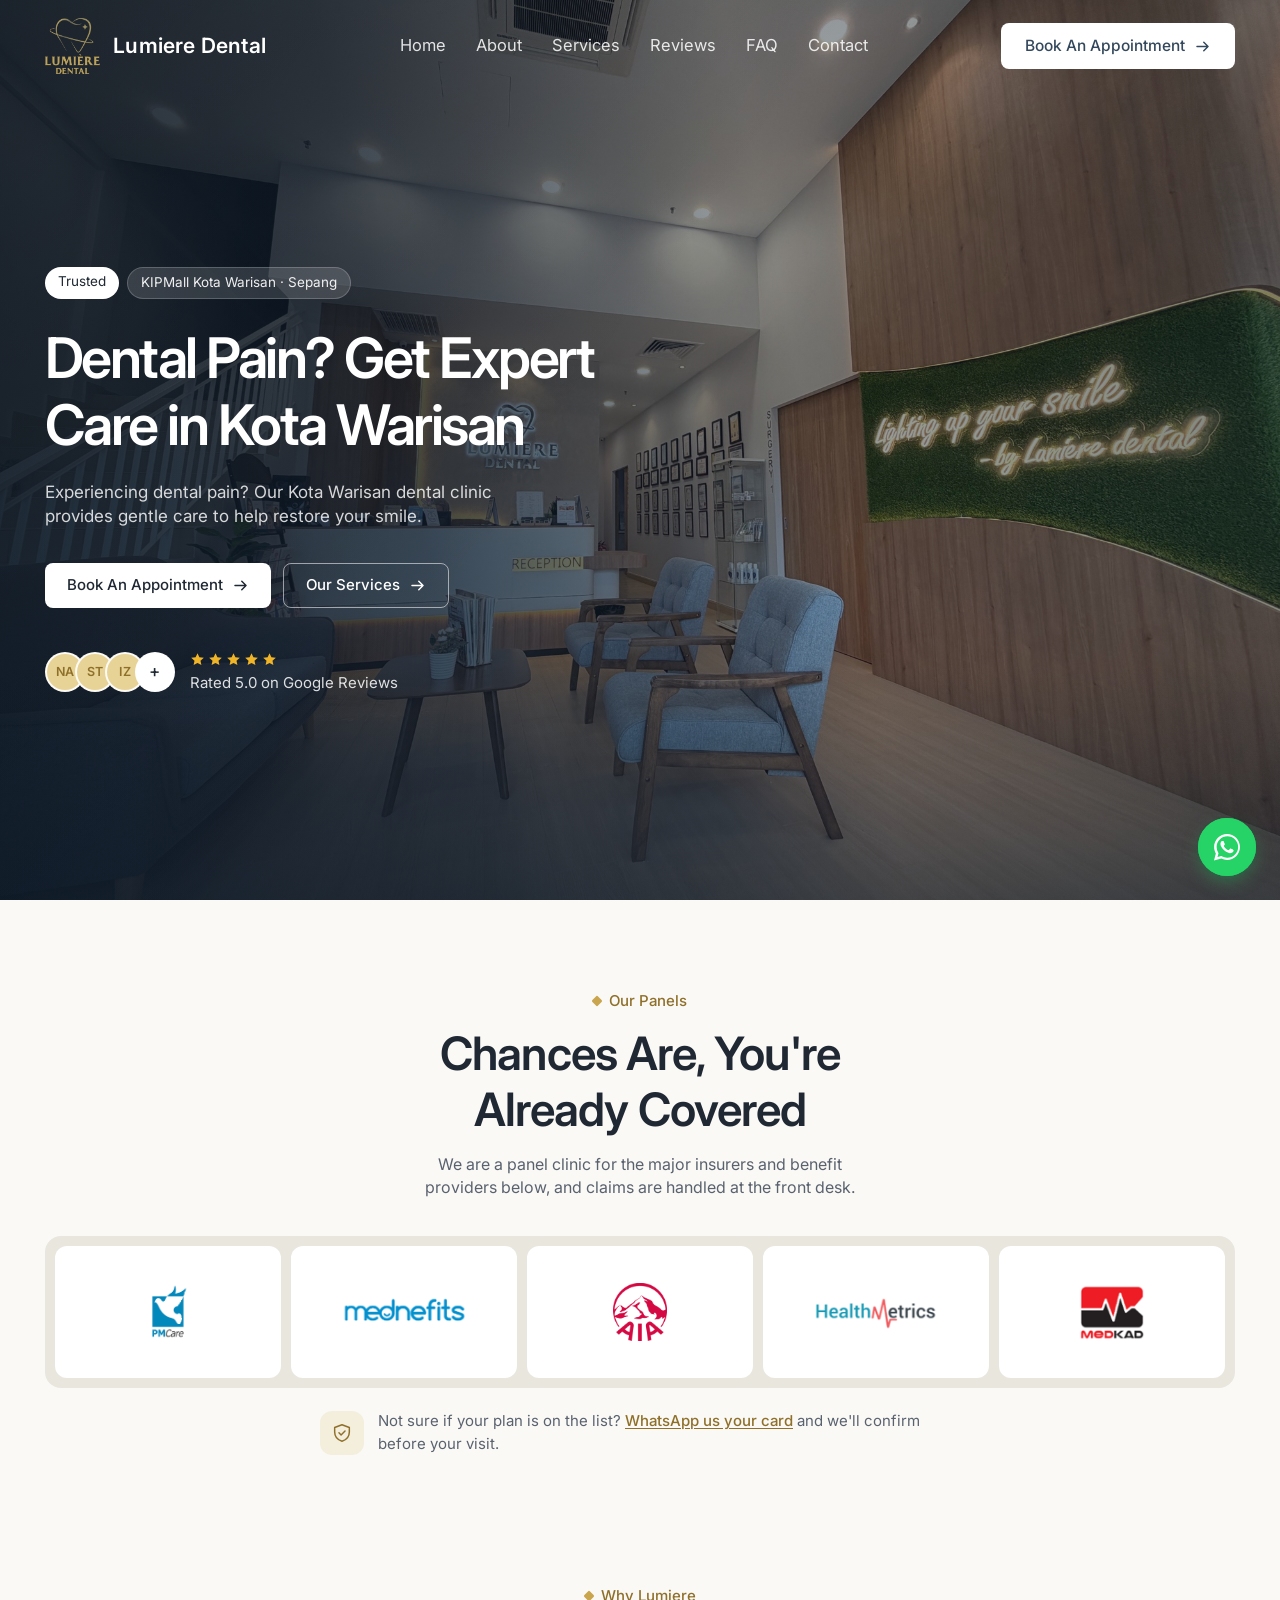
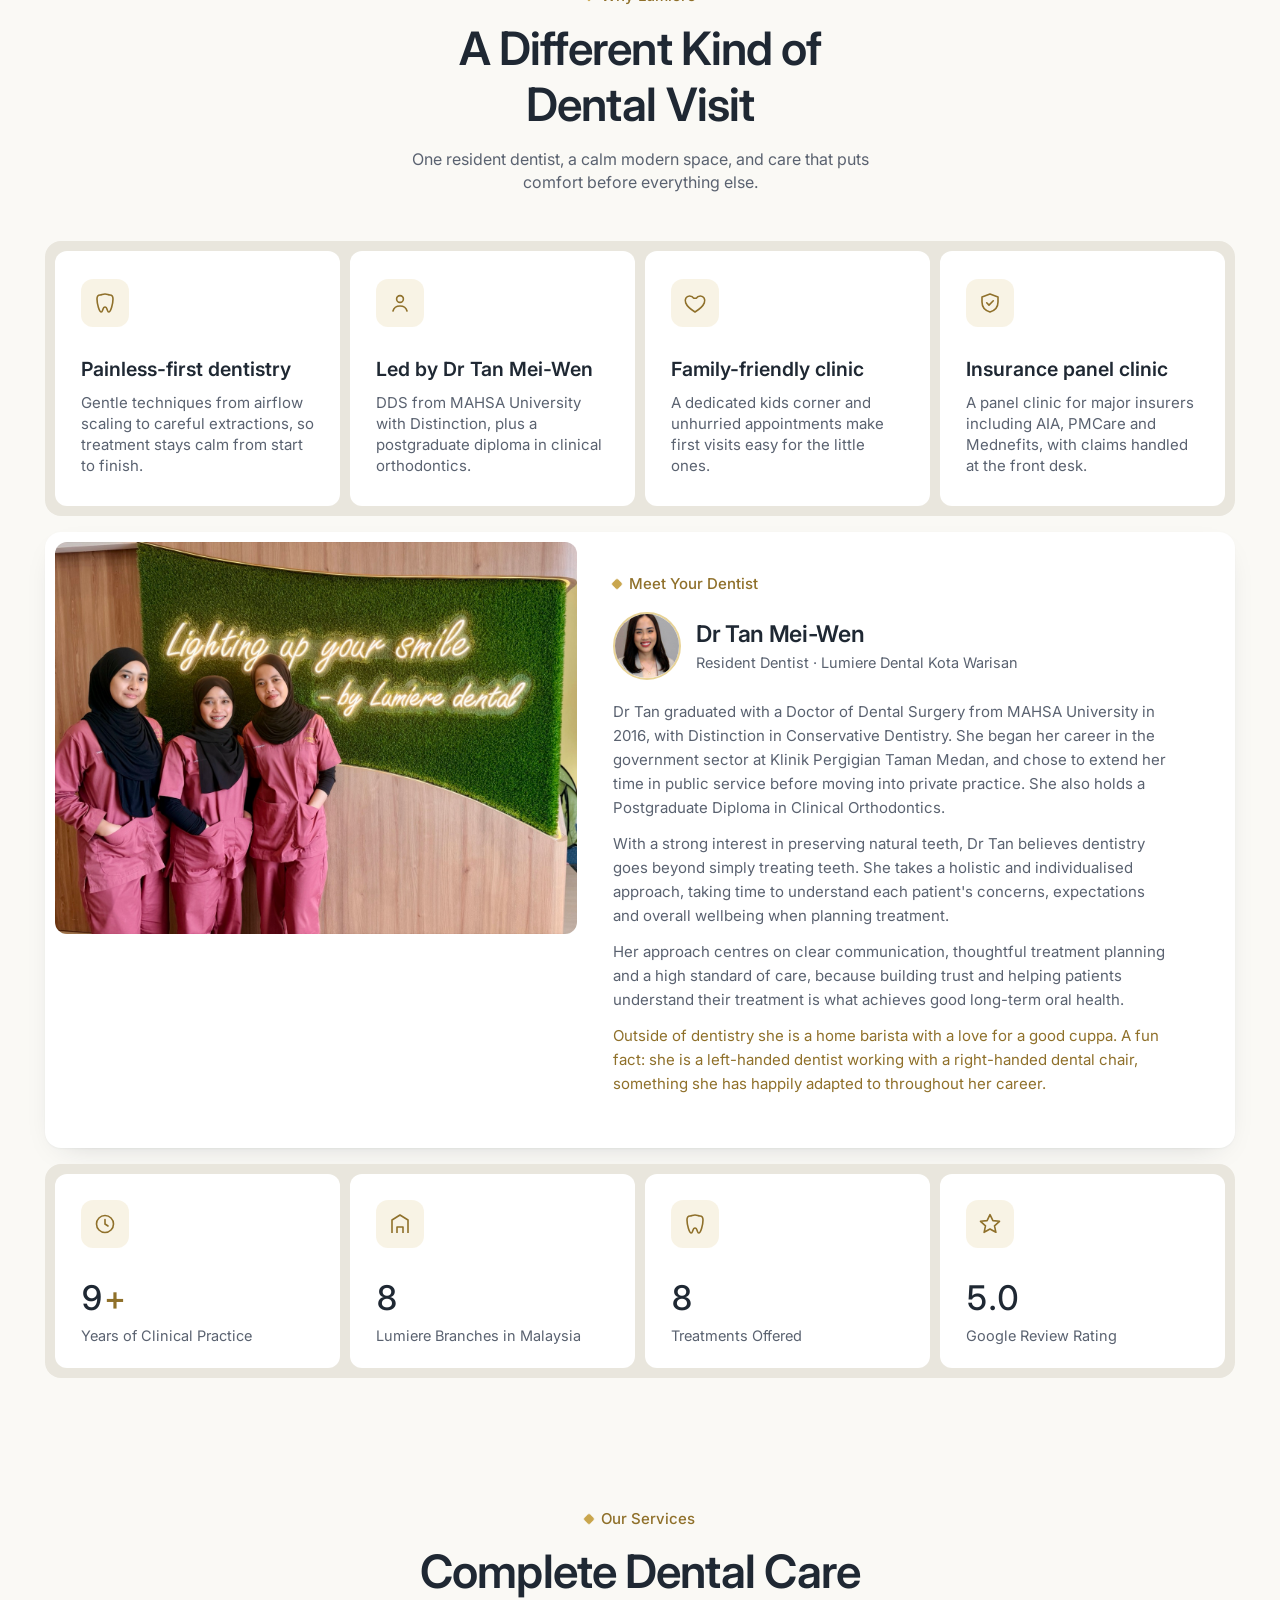
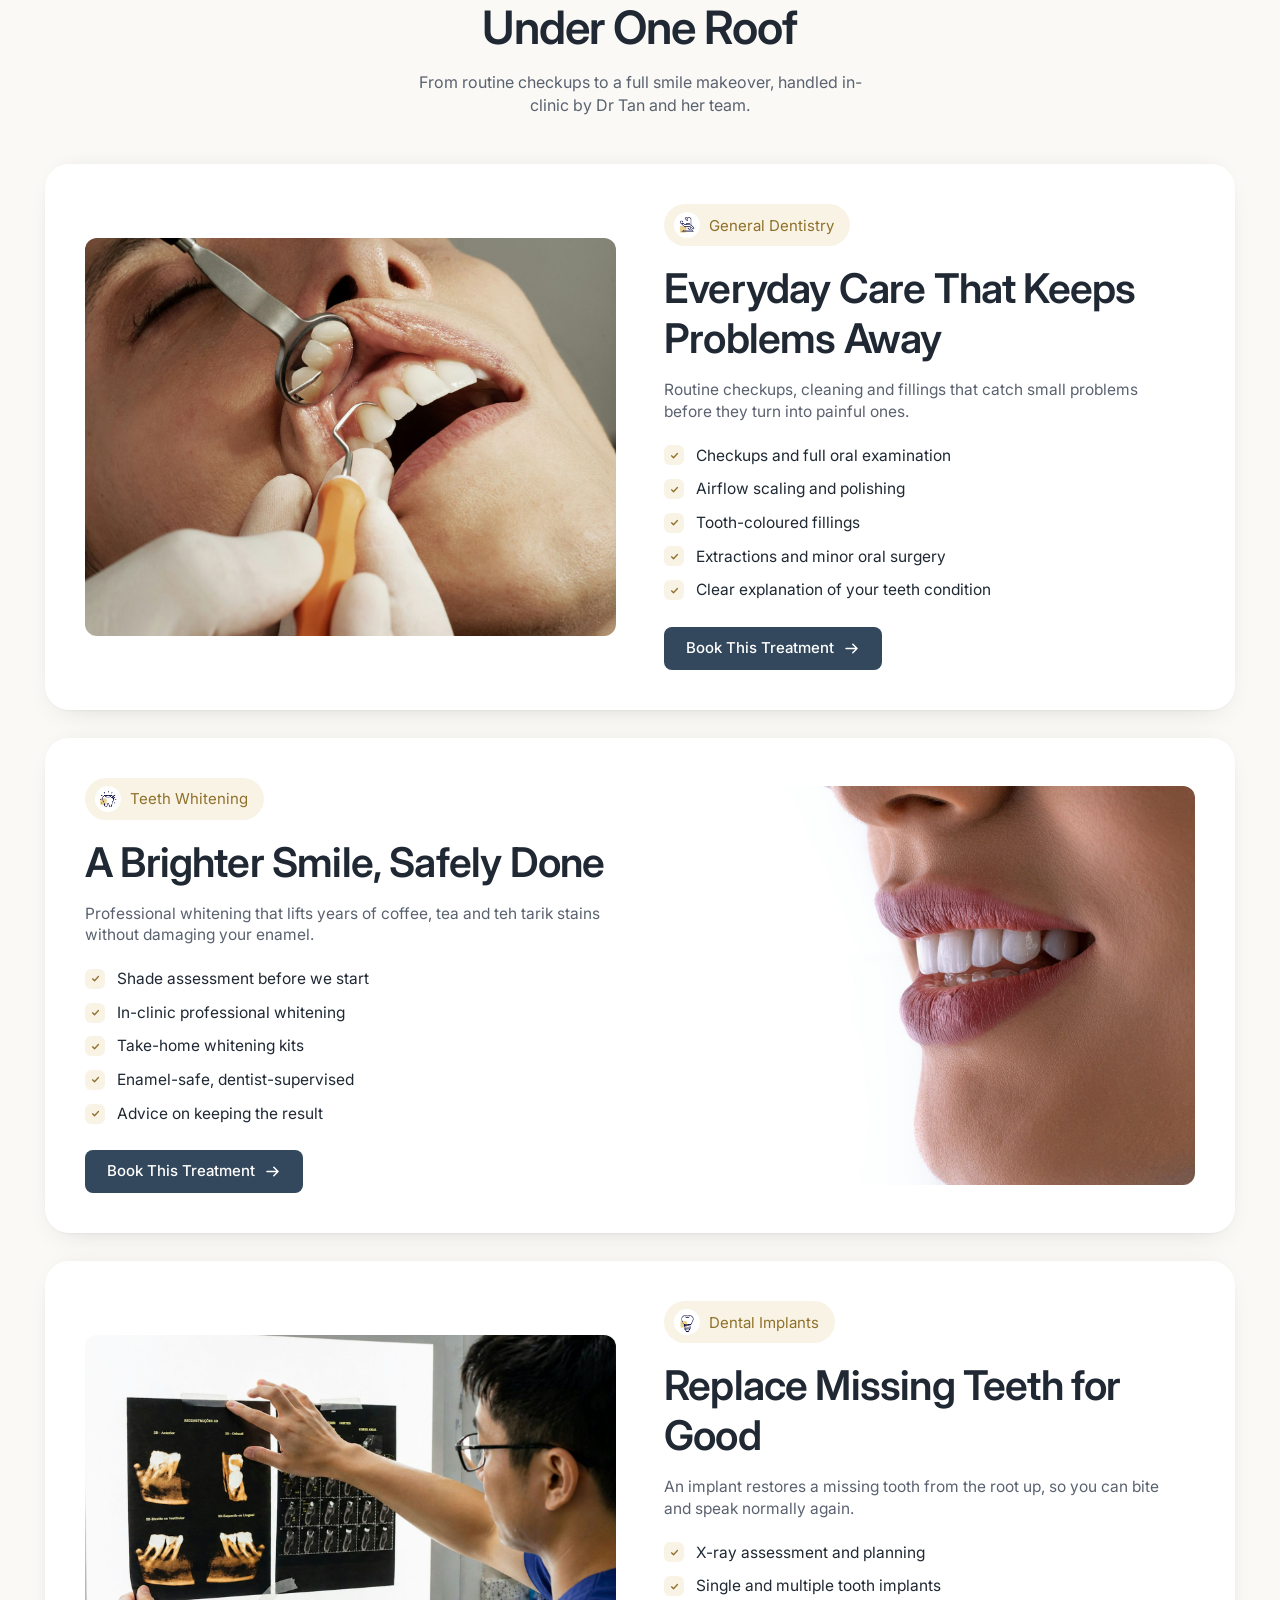
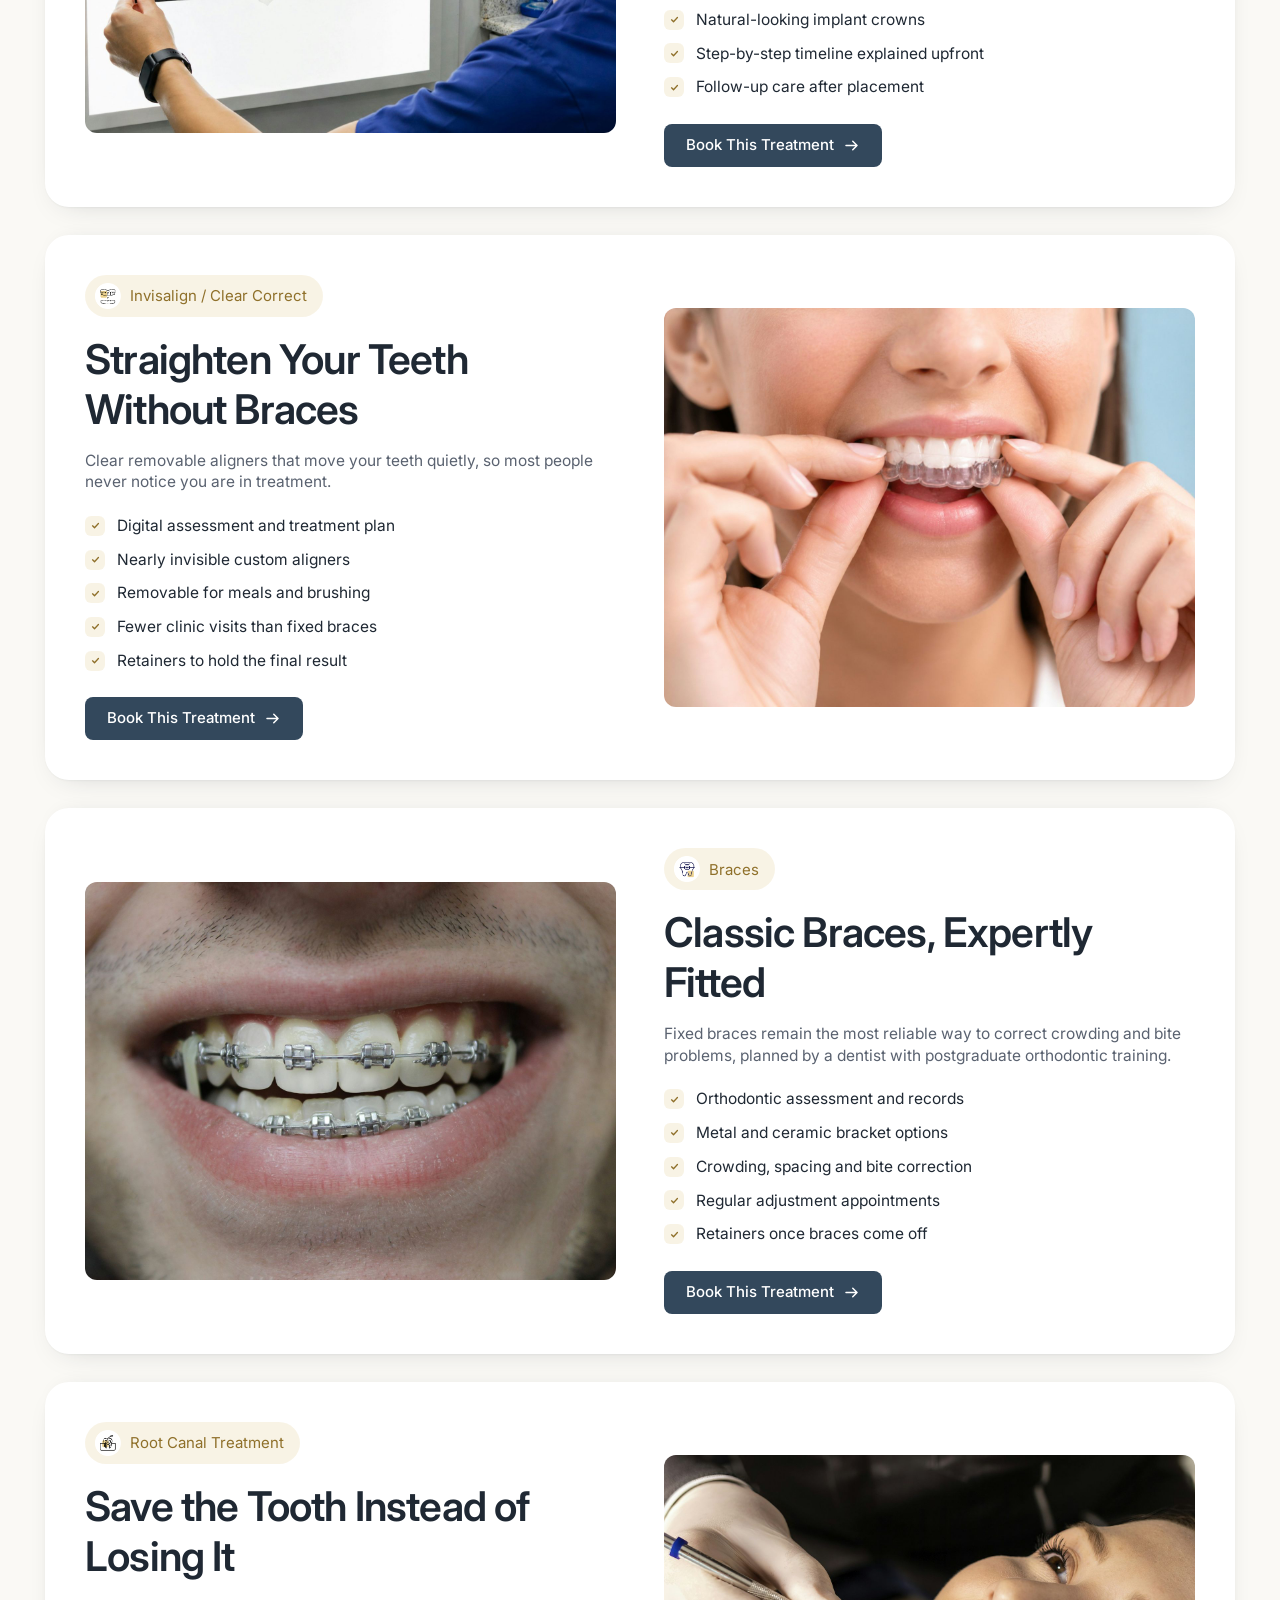
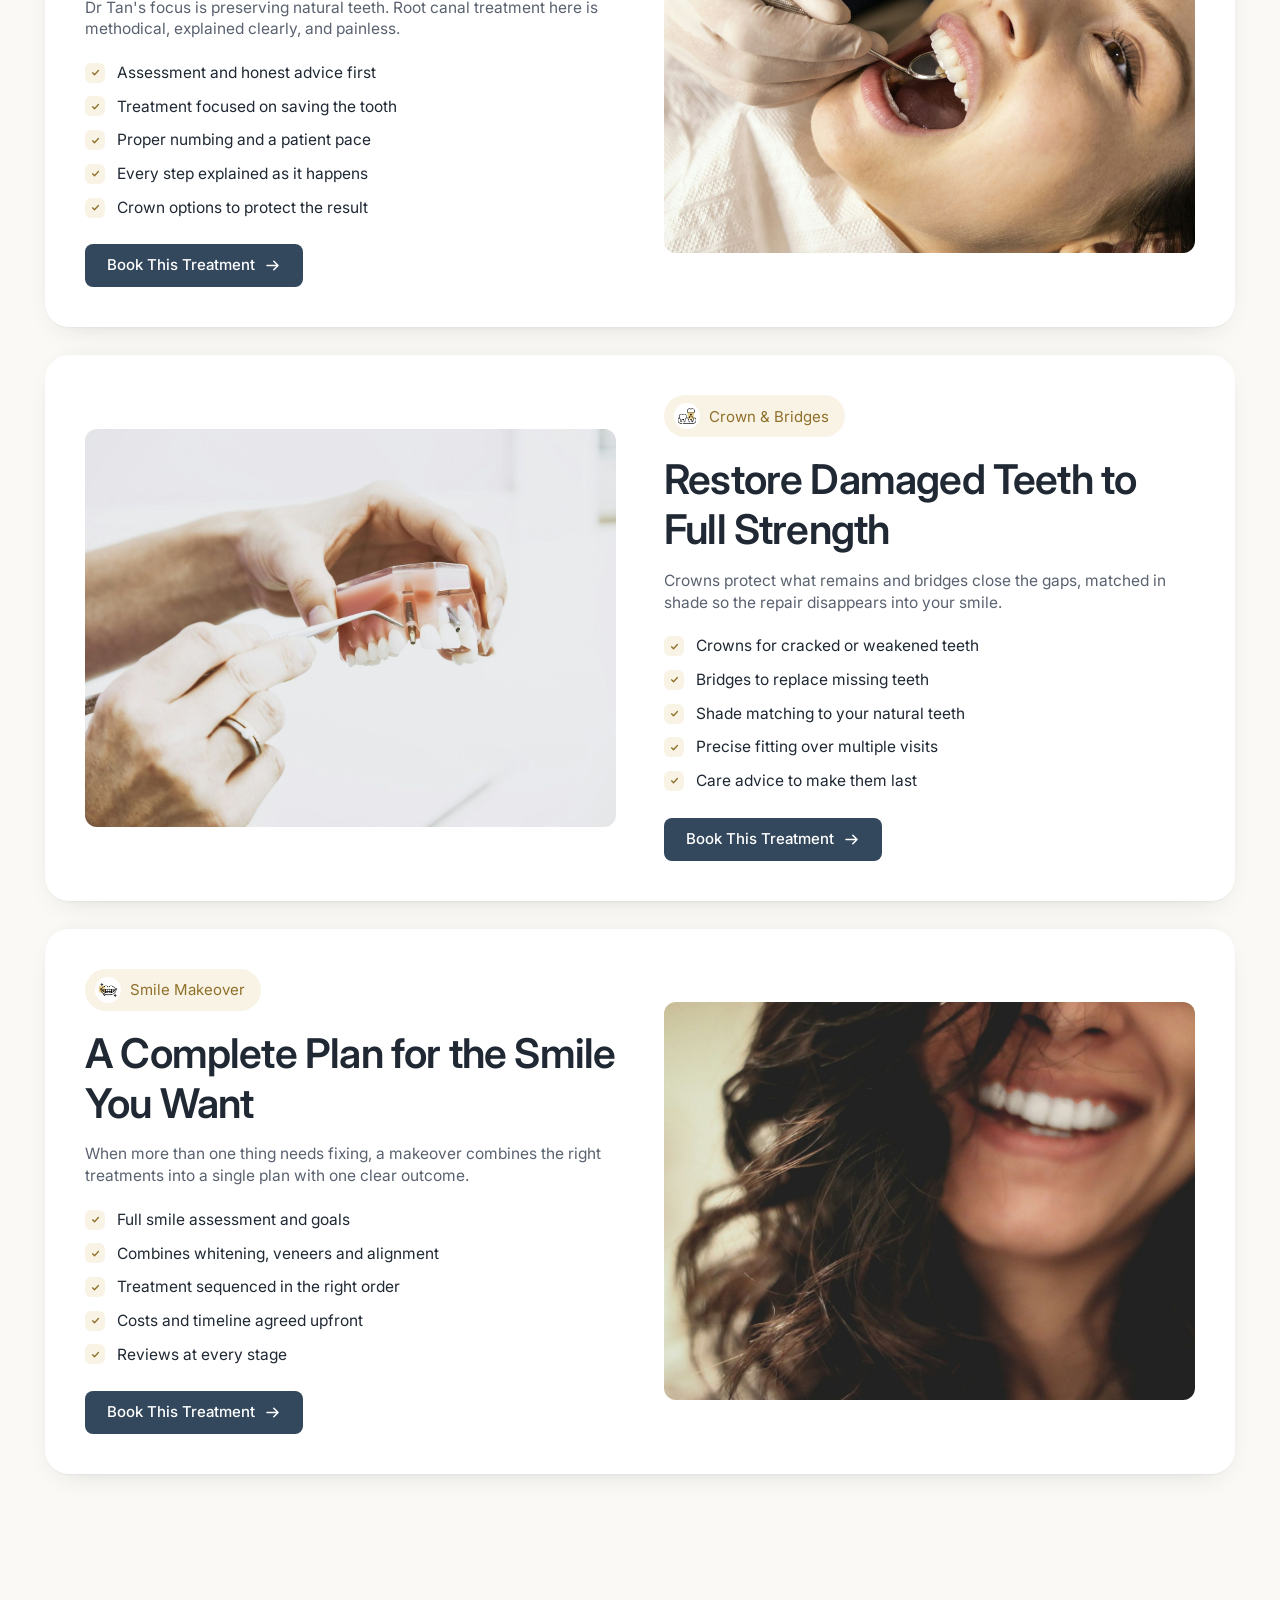
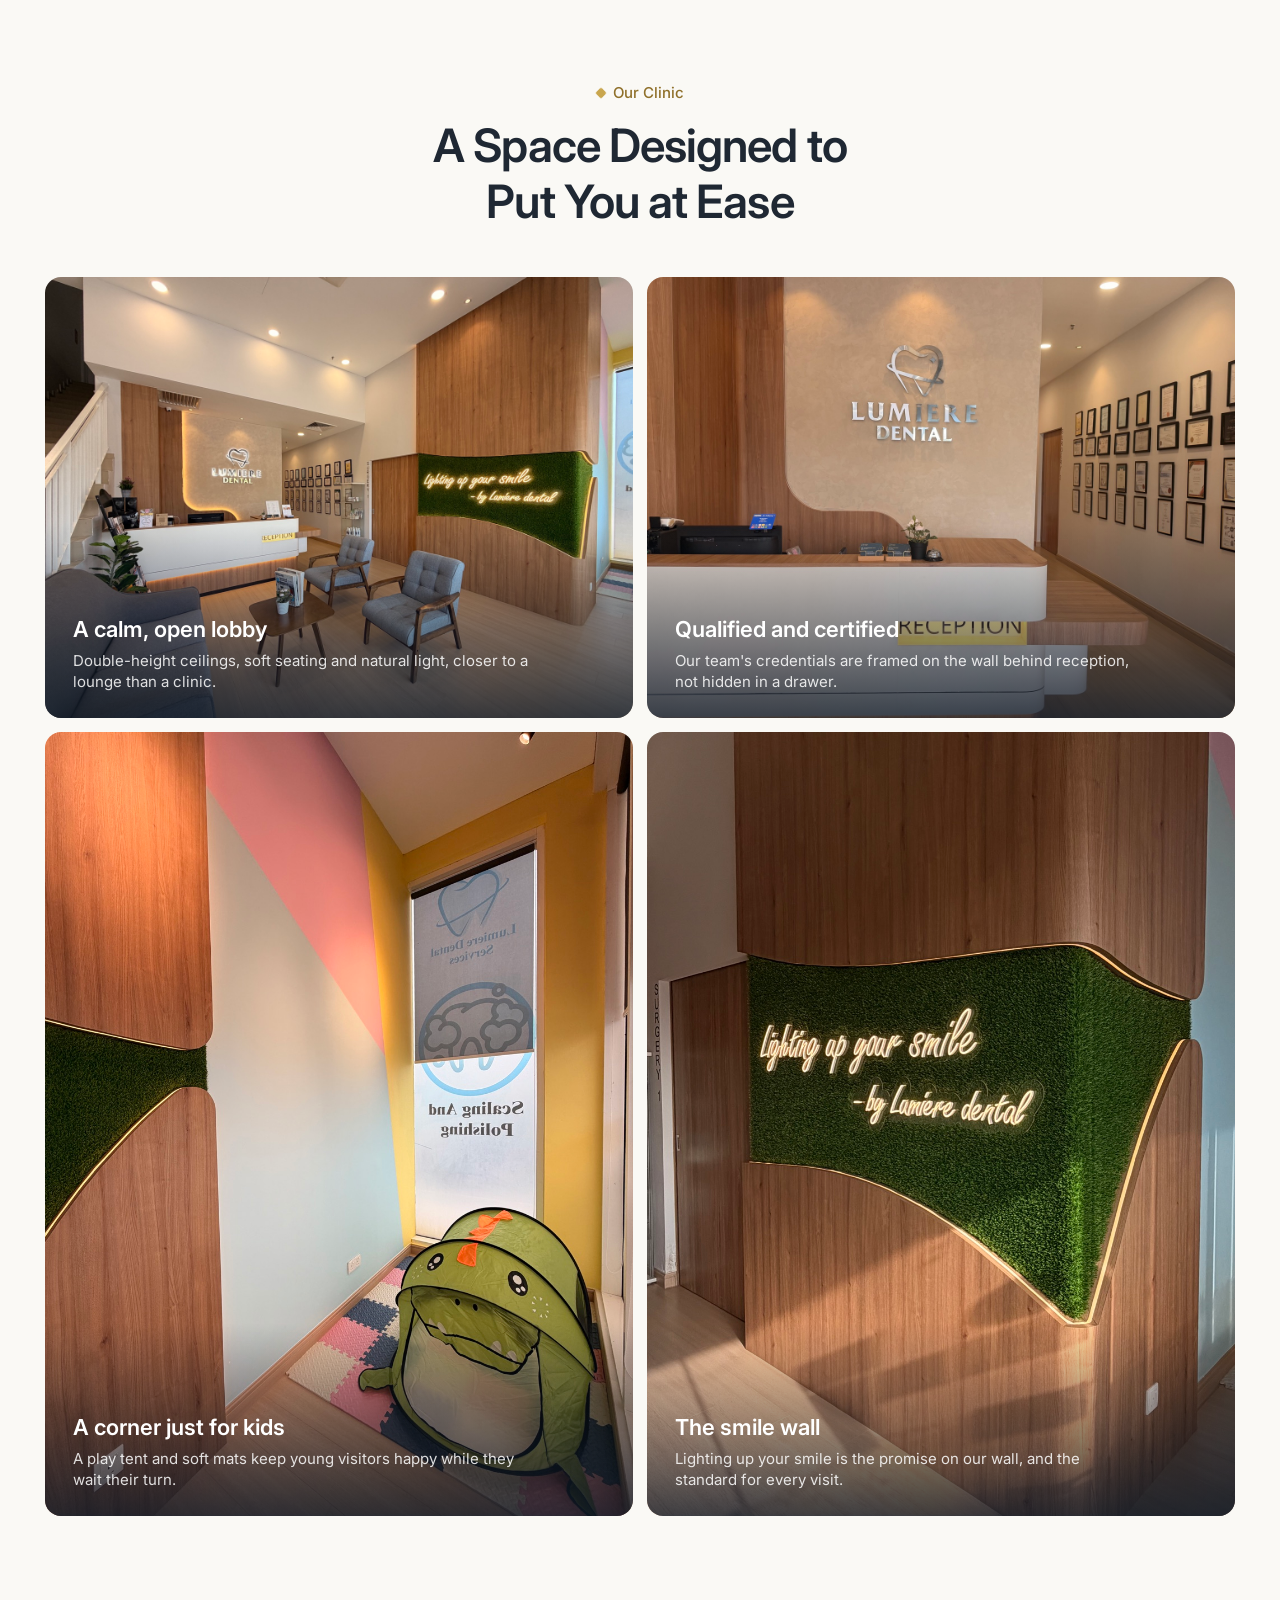
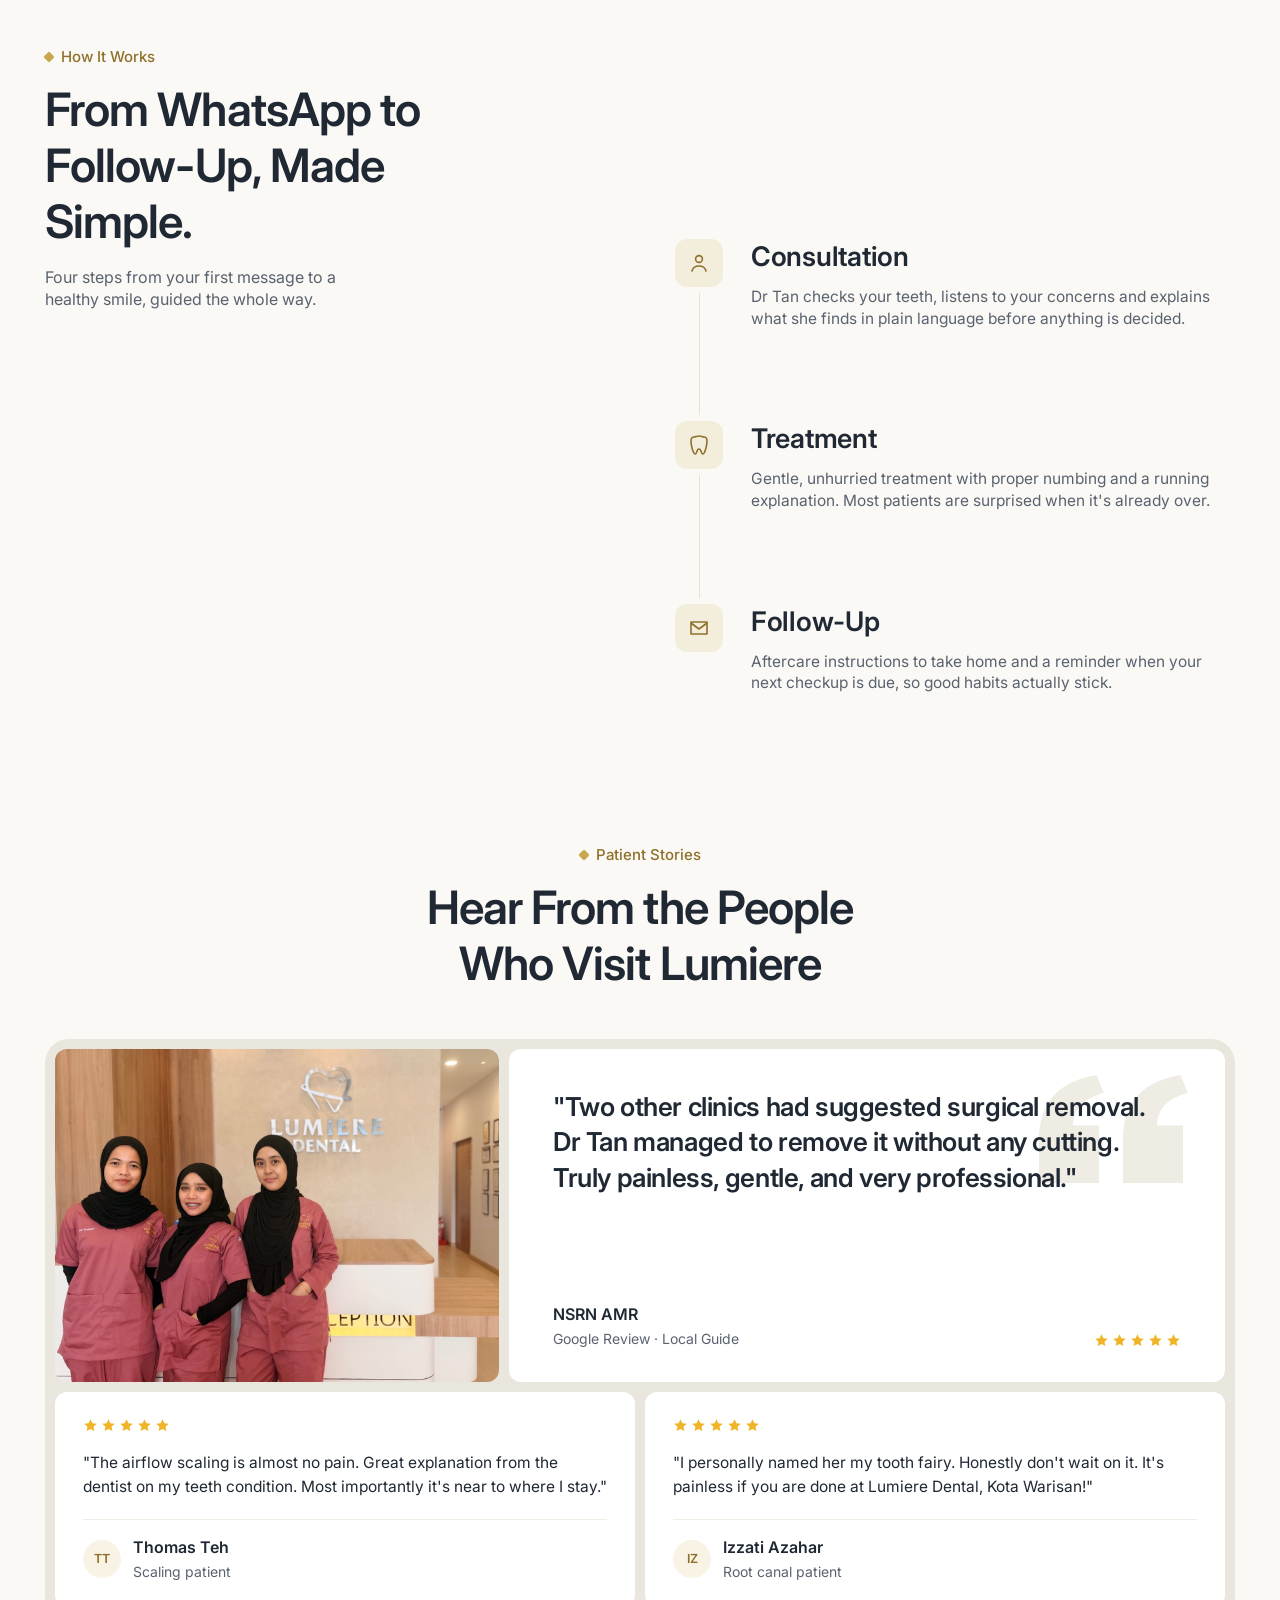
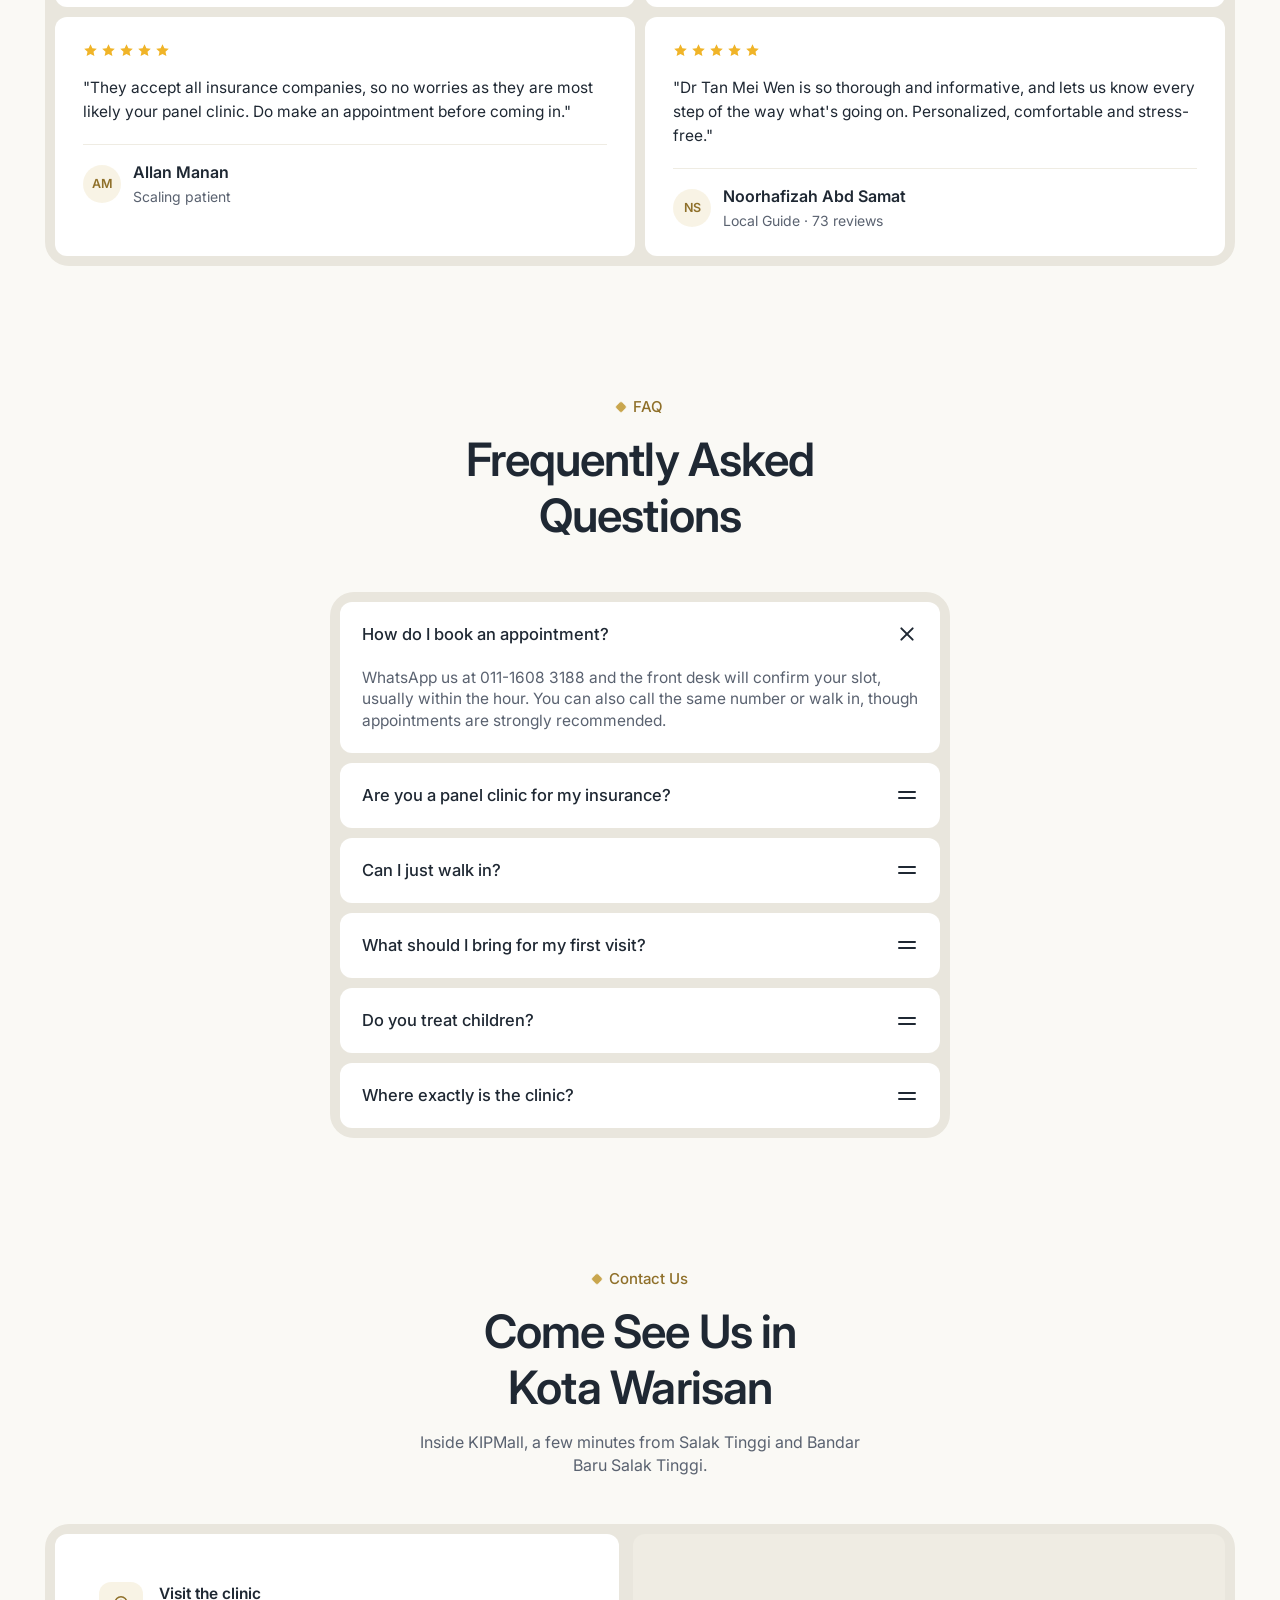
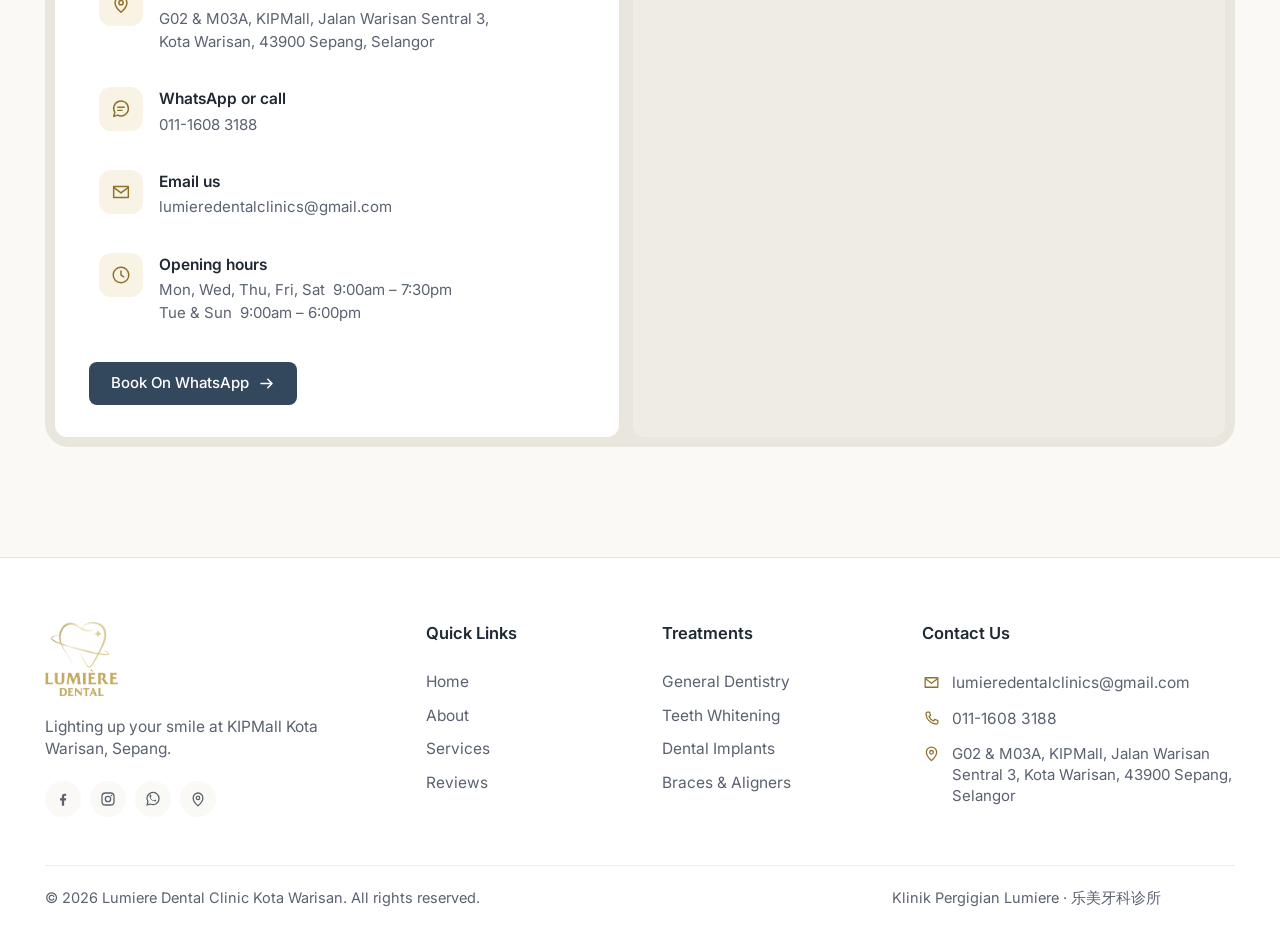
==== commit 91a5fe11: "Full-height hero, redesigned panels, sticky bio photo, full-width footer - Hero uses 100dvh (100vh f" ====
--- a/index.html
+++ b/index.html
@@ -96,17 +96,24 @@
 <!-- ============ PANELS ============ -->
 <section class="section section-panels" id="panels">
   <div class="container">
-    <div class="panel-card" data-appear>
-      <h2 class="panel-title">Our Panels</h2>
-      <p class="panel-sub">We are a panel clinic for major insurers and benefit providers.</p>
-      <div class="panel-logos">
-        <img src="assets/panels/pmcare.png" alt="PMCare">
-        <img src="assets/panels/mednefits.png" alt="Mednefits">
-        <img src="assets/panels/aia.png" alt="AIA">
-        <img src="assets/panels/healthmetrics.png" alt="HealthMetrics">
-        <img src="assets/panels/medkad.png" alt="MedKad">
-      </div>
-    </div>
+    <div class="section-head panel-head" data-appear>
+      <p class="eyebrow"><span class="diamond" aria-hidden="true"></span>Our Panels</p>
+      <h2>Chances Are, You're<br>Already Covered</h2>
+      <p class="section-sub">We are a panel clinic for the major insurers and benefit providers below, and claims are handled at the front desk.</p>
+    </div>
+    <div class="panel-tray" data-appear-group>
+      <div class="panel-item" data-appear style="--d:.04s"><img src="assets/panels/pmcare.png" alt="PMCare"></div>
+      <div class="panel-item" data-appear style="--d:.1s"><img src="assets/panels/mednefits.png" alt="Mednefits"></div>
+      <div class="panel-item" data-appear style="--d:.16s"><img src="assets/panels/aia.png" alt="AIA"></div>
+      <div class="panel-item" data-appear style="--d:.22s"><img src="assets/panels/healthmetrics.png" alt="HealthMetrics"></div>
+      <div class="panel-item" data-appear style="--d:.28s"><img src="assets/panels/medkad.png" alt="MedKad"></div>
+    </div>
+    <p class="panel-note" data-appear>
+      <span class="ct-icon" aria-hidden="true">
+        <svg viewBox="0 0 24 24" fill="none"><path d="M12 3 4 6v5c0 5 3.4 8.6 8 10 4.6-1.4 8-5 8-10V6l-8-3Z" stroke="currentColor" stroke-width="1.6" stroke-linejoin="round"/><path d="m8.7 11.8 2.3 2.3 4.3-4.3" stroke="currentColor" stroke-width="1.6" stroke-linecap="round" stroke-linejoin="round"/></svg>
+      </span>
+      <span>Not sure if your plan is on the list? <a href="https://wa.me/601116083188?text=Hi%2C%20could%20you%20check%20if%20my%20insurance%20panel%20is%20accepted%3F" target="_blank" rel="noopener">WhatsApp us your card</a> and we'll confirm before your visit.</span>
+    </p>
   </div>
 </section>
 
--- a/css/style.css
+++ b/css/style.css
@@ -159,7 +159,12 @@
 /* ==========================================================================
    HERO
    ========================================================================== */
-.hero { position: relative; min-height: 860px; display: flex; align-items: center; overflow: hidden; }
+.hero {
+  position: relative;
+  min-height: 100vh;          /* fallback for older browsers */
+  min-height: 100dvh;         /* tracks the real viewport on mobile */
+  display: flex; align-items: center; overflow: hidden;
+}
 .hero-bg, .hero-bg img { position: absolute; inset: 0; width: 100%; height: 100%; object-fit: cover; }
 .hero-bg::after {
   content: ""; position: absolute; inset: 0;
@@ -173,7 +178,7 @@
 .hero-container {
   position: relative; z-index: 2;
   max-width: 1250px; width: 100%;
-  margin: 0 auto; padding: 168px 30px 92px;
+  margin: 0 auto; padding: 124px 30px 64px;
 }
 .hero-badges { display: flex; gap: 8px; margin-bottom: 26px; flex-wrap: wrap; }
 .badge { font-size: 13.5px; padding: 6px 13px; border-radius: 100px; line-height: 1.3; }
@@ -201,24 +206,26 @@
 /* ==========================================================================
    PANELS
    ========================================================================== */
-.section-panels { padding-top: 56px; padding-bottom: 10px; }
-.panel-card {
-  background: var(--surface); border-radius: var(--radius-lg);
-  box-shadow: var(--shadow-card);
-  padding: 38px 44px 42px; text-align: center;
-}
-.panel-title { font-size: 27px; letter-spacing: -.015em; }
-.panel-sub { margin-top: 9px; font-size: 15.5px; }
-.panel-logos {
-  margin-top: 30px;
-  display: flex; flex-wrap: wrap; align-items: center; justify-content: center;
-  gap: 24px 56px;
-}
-.panel-logos img {
-  width: 150px; height: 64px; object-fit: contain; object-position: center;
-  transition: transform .3s var(--ease-spring);
-}
-.panel-logos img:hover { transform: scale(1.06); }
+.panel-head { margin-bottom: 38px; }
+.panel-tray {
+  background: var(--tray); border-radius: var(--radius-lg); padding: 10px;
+  display: grid; grid-template-columns: repeat(5, 1fr); gap: 10px;
+}
+.panel-item {
+  background: var(--surface); border-radius: var(--radius-md);
+  min-height: 132px; padding: 26px 22px;
+  display: flex; align-items: center; justify-content: center;
+  transition: transform .35s var(--ease-spring), box-shadow .35s ease;
+}
+.panel-item:hover { transform: translateY(-4px); box-shadow: var(--shadow-card); }
+.panel-item img { width: 100%; max-width: 132px; height: 58px; object-fit: contain; }
+.panel-note {
+  margin: 22px auto 0; max-width: 640px;
+  display: flex; align-items: center; gap: 14px;
+  font-size: 15px; line-height: 1.5;
+}
+.panel-note a { color: var(--gold-deep); font-weight: 500; text-decoration: underline; text-underline-offset: 2px; }
+.panel-note a:hover { color: var(--ink); }
 
 /* ==========================================================================
    ABOUT / VISION
@@ -261,6 +268,9 @@
 .doc-photo {
   border-radius: var(--radius-md); overflow: hidden;
   aspect-ratio: 4 / 3; width: 100%; align-self: start;
+  /* the bio column is taller than the photo, so the photo travels down its
+     grid area as you scroll instead of leaving dead space beneath it */
+  position: sticky; top: 112px;
 }
 .doc-photo img { width: 100%; height: 100%; object-fit: cover; }
 .doc-body { padding: 30px 34px 30px 26px; display: flex; flex-direction: column; }
@@ -476,11 +486,13 @@
 /* ==========================================================================
    FOOTER
    ========================================================================== */
-.footer { padding: 50px 0 40px; }
+.footer {
+  margin-top: 70px;
+  background: var(--surface);
+  border-top: 1px solid var(--line);
+}
 .footer-card {
-  background: var(--surface); border-radius: var(--radius-lg);
-  box-shadow: var(--shadow-card);
-  padding: 52px 54px;
+  padding: 64px 0 48px;
   display: grid; grid-template-columns: 1.4fr .8fr .9fr 1.3fr; gap: 44px;
 }
 .f-logo img { height: 74px; width: auto; }
@@ -501,13 +513,14 @@
 .f-contact svg { width: 19px; height: 19px; flex: none; margin-top: 1px; color: var(--gold-deep); }
 .f-contact a { display: inline; padding: 0; }
 .footer-bar {
-  margin-top: 14px;
-  background: var(--surface); border-radius: var(--radius-lg);
-  box-shadow: var(--shadow-card);
-  padding: 20px 54px;
+  border-top: 1px solid var(--line-soft);
+  padding: 22px 0 28px;
   display: flex; justify-content: space-between; align-items: center; gap: 16px;
   font-size: 14.5px;
 }
+/* keep the last line clear of the fixed WhatsApp button */
+.f-alt { padding-right: 74px; }
+.f-social a { background: var(--ground); }
 
 /* ==========================================================================
    FLOATING WHATSAPP
@@ -542,9 +555,11 @@
   .vision-tray { grid-template-columns: 1fr 1fr; }
   .testi-quote-card blockquote p { font-size: 23px; }
   .doc-block { grid-template-columns: 1fr; }
-  .doc-photo { aspect-ratio: 16 / 9; }
+  /* stacked: the photo no longer has a taller neighbour to travel against */
+  .doc-photo { aspect-ratio: 16 / 9; position: static; }
   .doc-body { padding: 26px 28px 30px; }
-  .panel-logos { gap: 20px 40px; }
+  .panel-tray { grid-template-columns: repeat(3, 1fr); }
+  .panel-item { min-height: 118px; }
 }
 
 @media (max-width: 860px) {
@@ -552,11 +567,12 @@
   .nav-burger { display: block; margin-left: auto; }
   .nav-logo img { height: 48px; }
   .nav-logo span { font-size: 19px; }
-  .hero { min-height: 0; }
-  .hero-container { padding: 140px 30px 64px; }
+  /* hero keeps the full 100dvh on phones too; min-height lets it grow if the
+     content is taller than a short landscape viewport */
+  .hero-container { padding: 112px 30px 56px; }
   h1 { font-size: 40px; }
-  .panel-card { padding: 30px 24px 34px; }
-  .panel-logos img { width: 118px; height: 52px; }
+  .panel-item img { max-width: 112px; height: 50px; }
+  .panel-note { font-size: 14.5px; }
   .stats-tray { grid-template-columns: 1fr 1fr; }
   .svc-card {
     /* keep the sticky stack on phones by compacting each card so it fits
@@ -584,7 +600,8 @@
   .contact-grid { grid-template-columns: 1fr; }
   .contact-map, .contact-map iframe { min-height: 320px; }
   .footer-card { grid-template-columns: 1fr 1fr; padding: 36px 32px; gap: 34px; }
-  .footer-bar { flex-direction: column; text-align: center; padding: 18px 24px; }
+  .footer-bar { flex-direction: column; text-align: center; padding: 18px 0 88px; }
+  .f-alt { padding-right: 0; }
   .wa-float { right: 16px; bottom: 16px; width: 54px; height: 54px; }
   .wa-float svg { width: 29px; height: 29px; }
 }
@@ -602,9 +619,13 @@
   .section { padding: 64px 0 28px; }
   h1 { font-size: 33px; }
   h2 { font-size: 29px; }
-  .hero-container { padding: 122px 20px 52px; }
+  .hero-container { padding: 104px 20px 44px; }
   .hero-actions { flex-direction: column; align-items: stretch; }
   .hero-actions .btn { justify-content: center; }
+  .panel-tray { grid-template-columns: repeat(2, 1fr); }
+  .panel-item { min-height: 104px; padding: 20px 16px; }
+  .panel-item:last-child { grid-column: 1 / -1; }
+  .panel-note { flex-direction: column; text-align: center; gap: 10px; }
   .nav-logo img { height: 44px; }
   .nav-logo span { font-size: 17.5px; }
   .nav-inner { padding: 13px 20px; }
